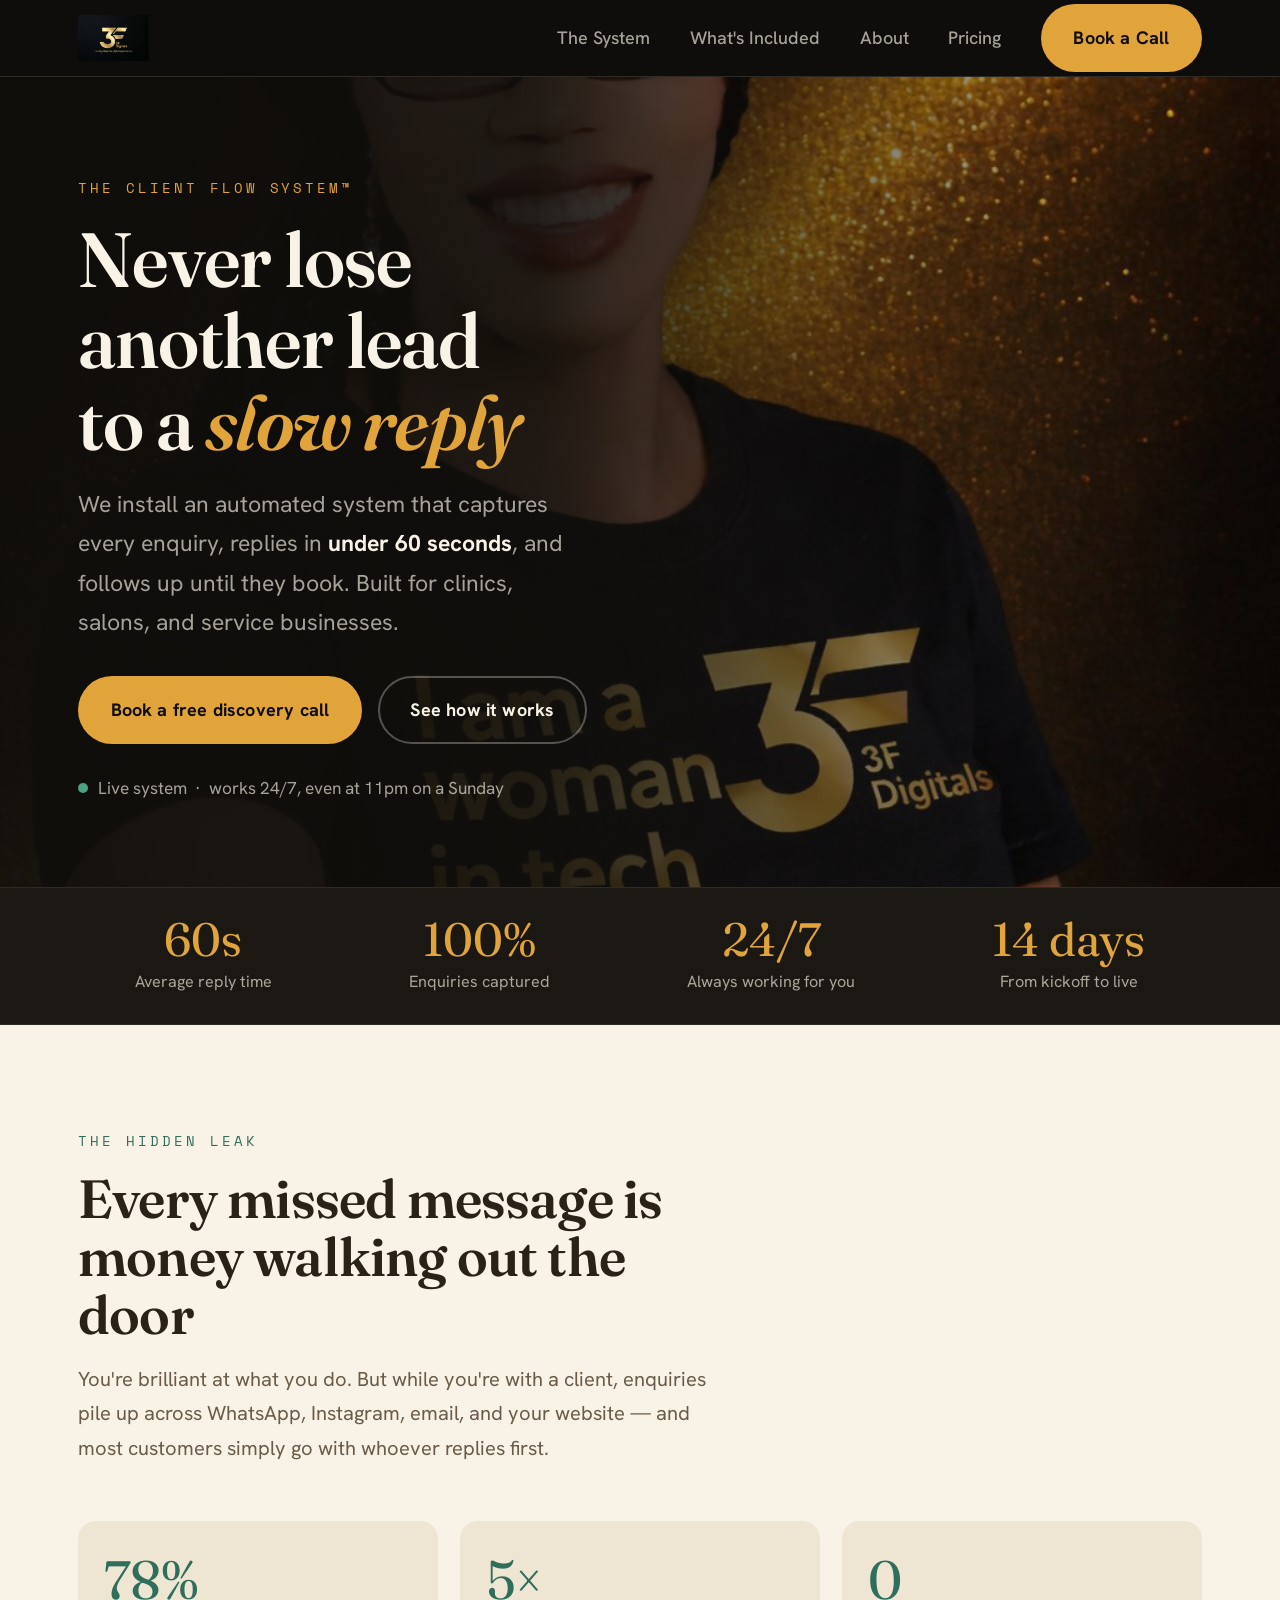
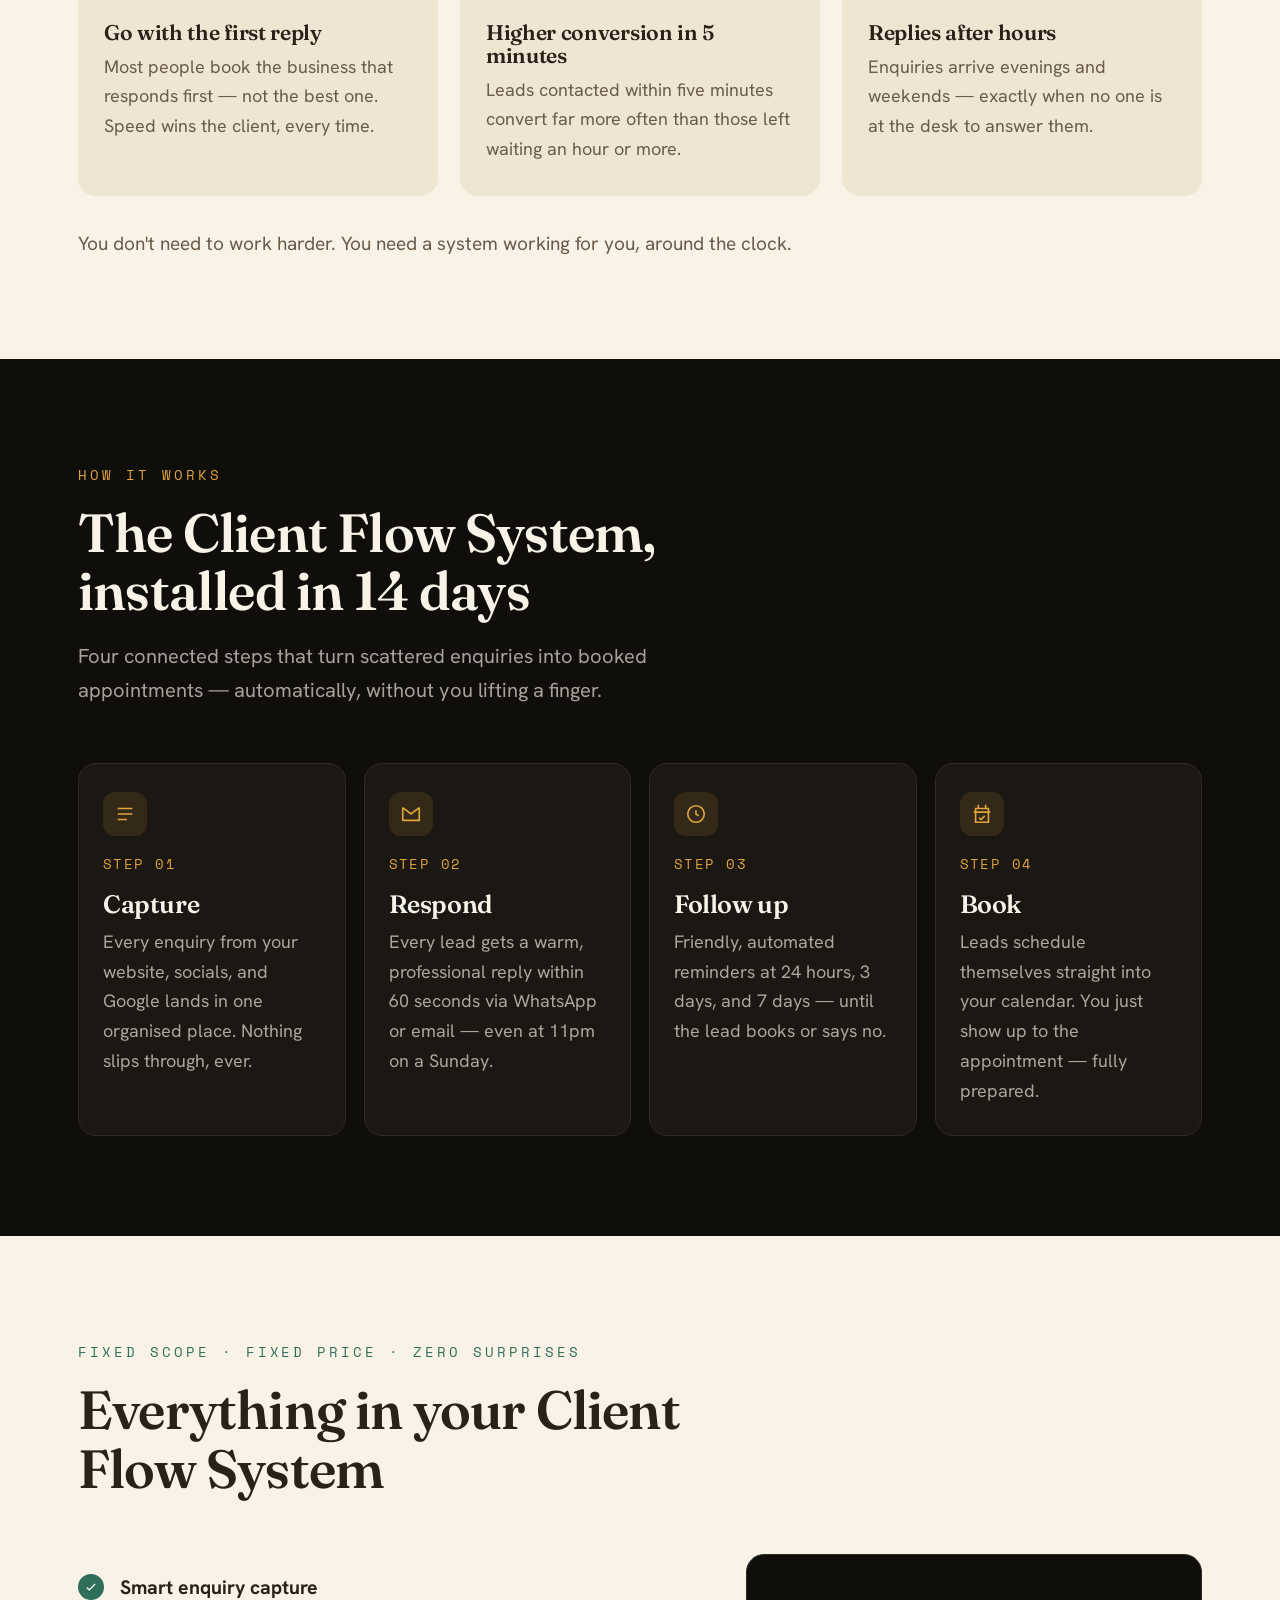
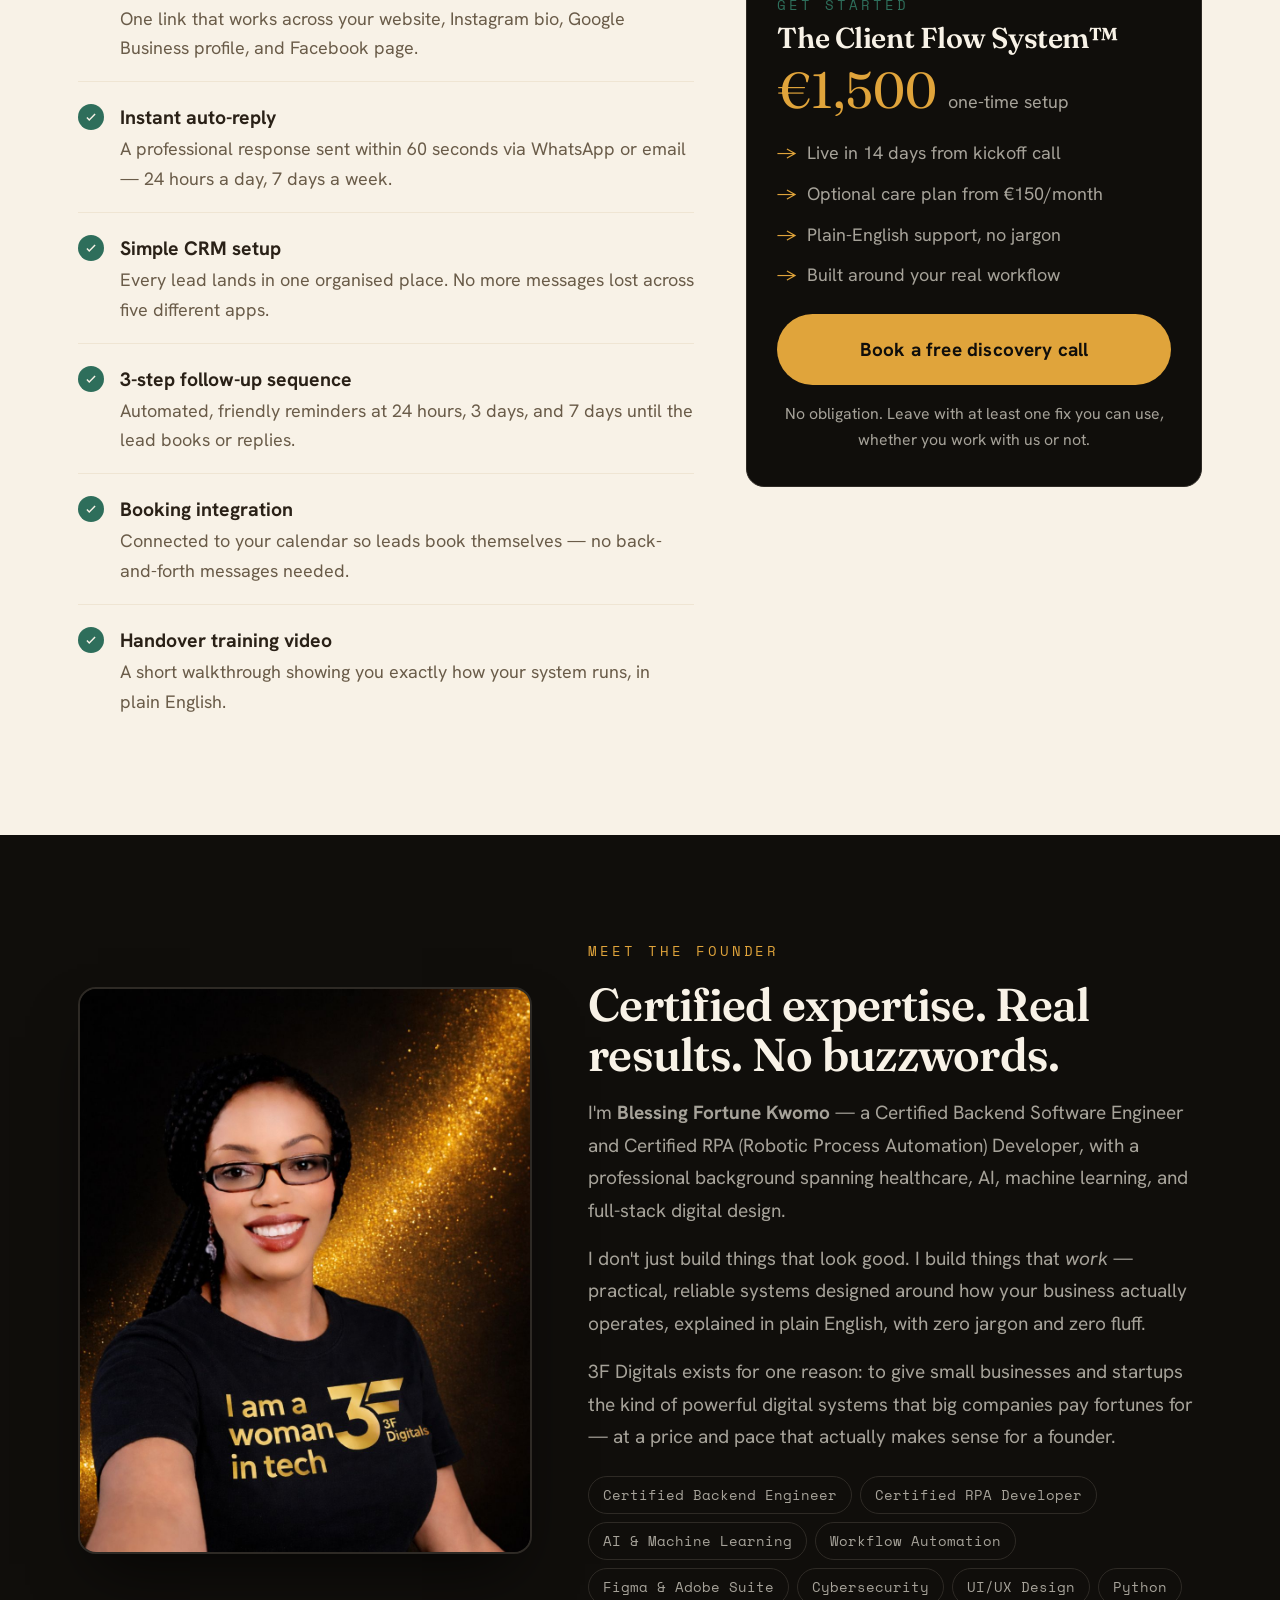
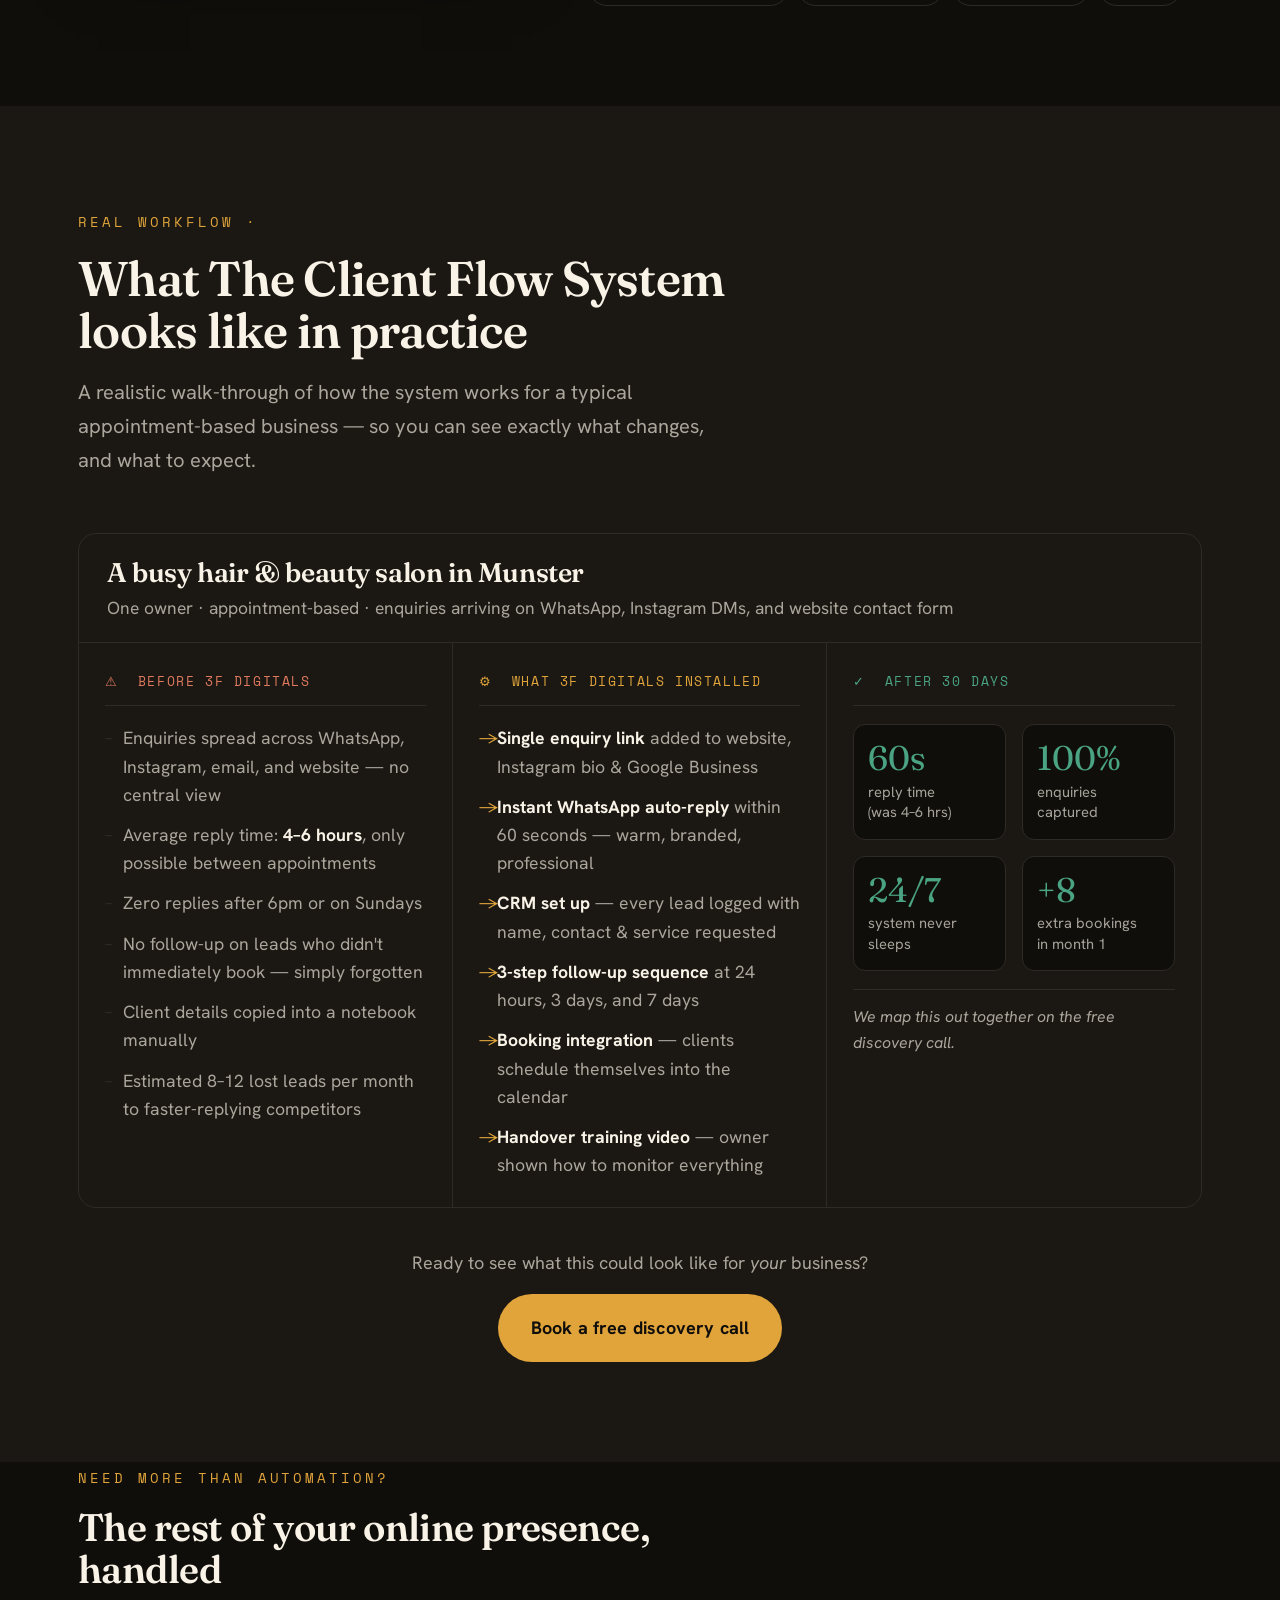
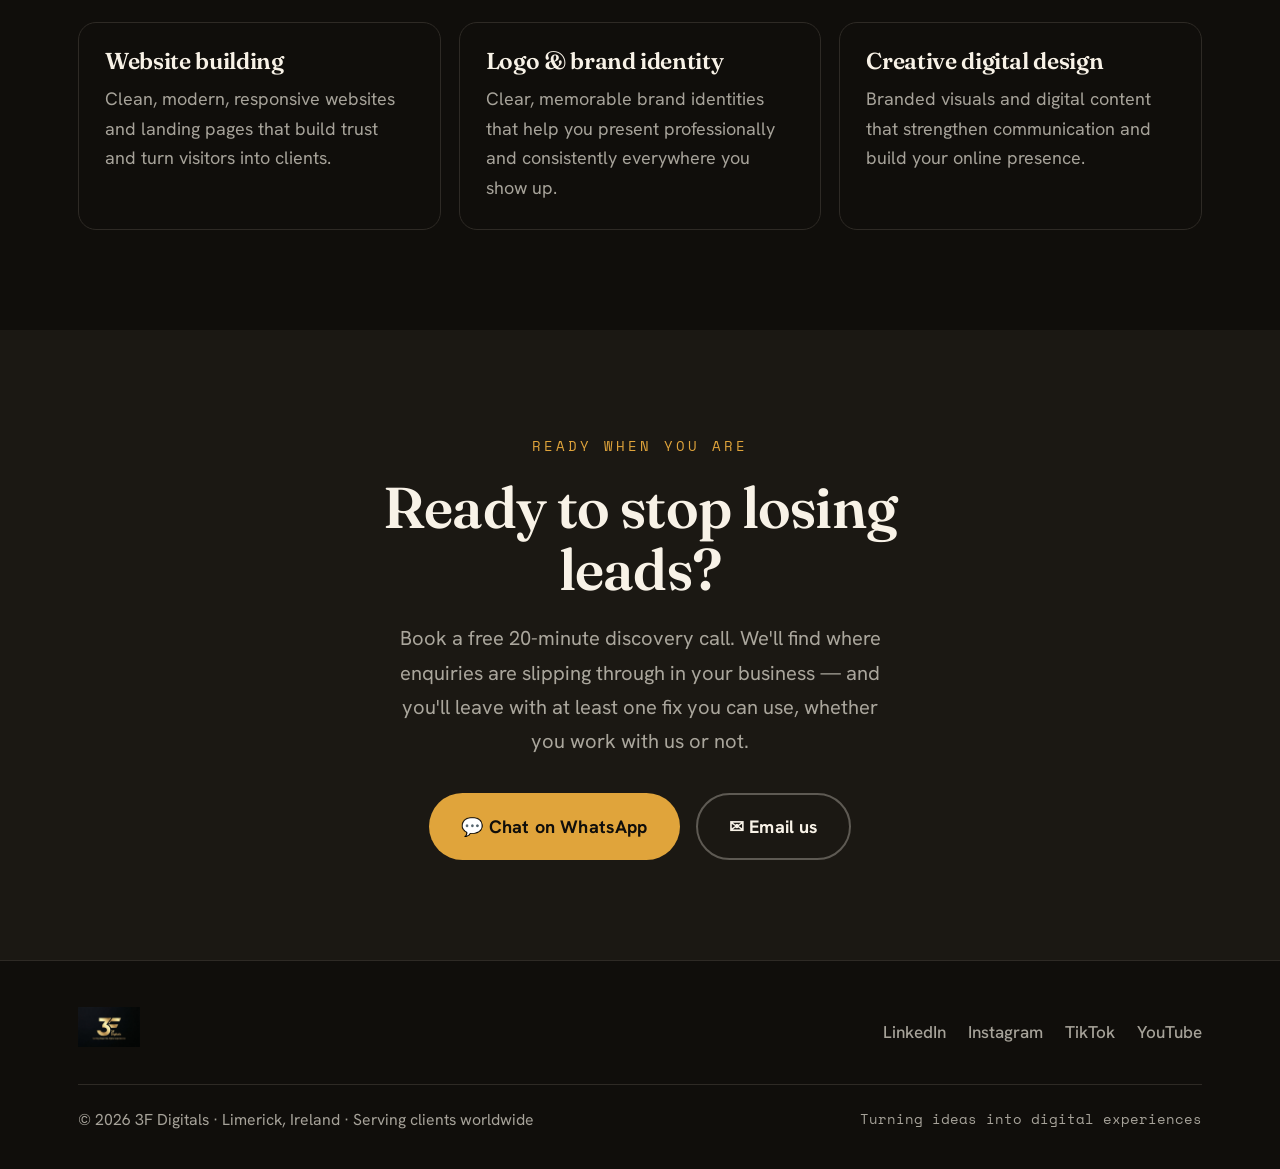
==== index.html @ 8dfac7f2 "Added Crisp chat widget" ====
<!DOCTYPE html>
<html lang="en">
<head>
  <meta charset="UTF-8" />
  <meta name="viewport" content="width=device-width, initial-scale=1.0" />
  <title>3F Digitals — Never Lose Another Lead to a Slow Reply</title>
  <meta name="description" content="3F Digitals installs The Client Flow System — automated lead capture, instant replies, and follow-up that books clients for you. For clinics, salons, and service businesses in Ireland and beyond." />
  <meta property="og:title" content="3F Digitals — The Client Flow System™" />
  <meta property="og:description" content="Never lose another lead to a slow reply. Automated, working 24/7." />
  <meta property="og:type" content="website" />
  <meta property="og:url" content="https://www.3fdigitals.com" />

  <link rel="preconnect" href="https://fonts.googleapis.com" />
  <link rel="preconnect" href="https://fonts.gstatic.com" crossorigin />
  <link href="https://fonts.googleapis.com/css2?family=Fraunces:ital,opsz,wght@0,9..144,500;0,9..144,600;1,9..144,500;1,9..144,600&family=Hanken+Grotesk:wght@400;500;600;700&family=Space+Mono:wght@400;700&display=swap" rel="stylesheet" />
  <link rel="stylesheet" href="styles.css" />
</head>
<body>

<!-- ===== NAV ===== -->
<header class="nav">
  <div class="wrap nav-inner">
    <a href="#top">
      <img class="nav-logo" src="images/logo_3f_digitals.jpeg" alt="3F Digitals" />
    </a>
    <nav class="nav-links" id="navLinks">
      <a class="link" href="#system">The System</a>
      <a class="link" href="#included">What's Included</a>
      <a class="link" href="#about">About</a>
      <a class="link" href="#pricing">Pricing</a>
      <a class="btn btn-primary" href="#contact">Book a Call</a>
    </nav>
    <button class="nav-toggle" id="navToggle" aria-label="Open menu">
      <span></span><span></span><span></span>
    </button>
  </div>
</header>

<!-- ===== HERO ===== -->
<section class="hero" id="top">
  <div class="wrap">
    <div class="hero-content">
      <span class="eyebrow reveal">The Client Flow System™</span>
      <h1 class="reveal">
        Never lose another lead<br>to a <span class="accent">slow reply</span>
      </h1>
      <p class="lead reveal">
        We install an automated system that captures every enquiry,
        replies in <b>under 60 seconds</b>, and follows up until they book.
        Built for clinics, salons, and service businesses.
      </p>
      <div class="hero-cta reveal">
        <a class="btn btn-primary" href="#contact">Book a free discovery call</a>
        <a class="btn btn-ghost" href="#system">See how it works</a>
      </div>
      <div class="hero-trust reveal">
        <span class="dot-live"></span>
        Live system &nbsp;·&nbsp; works 24/7, even at 11pm on a Sunday
      </div>
    </div>
  </div>
</section>

<!-- ===== STATS BAR ===== -->
<div class="stats-bar">
  <div class="wrap stats-inner">
    <div class="stat-item reveal">
      <span class="big-n">60s</span>
      <span class="label">Average reply time</span>
    </div>
    <div class="stat-item reveal">
      <span class="big-n">100%</span>
      <span class="label">Enquiries captured</span>
    </div>
    <div class="stat-item reveal">
      <span class="big-n">24/7</span>
      <span class="label">Always working for you</span>
    </div>
    <div class="stat-item reveal">
      <span class="big-n">14 days</span>
      <span class="label">From kickoff to live</span>
    </div>
  </div>
</div>

<!-- ===== PROBLEM ===== -->
<section class="section cream">
  <div class="wrap">
    <div class="section-head reveal">
      <span class="eyebrow">The hidden leak</span>
      <h2>Every missed message is money walking out the door</h2>
      <p>You're brilliant at what you do. But while you're with a client, enquiries pile up across WhatsApp, Instagram, email, and your website — and most customers simply go with whoever replies first.</p>
    </div>
    <div class="prob-grid">
      <div class="prob-card reveal">
        <div class="big">78%</div>
        <h3>Go with the first reply</h3>
        <p>Most people book the business that responds first — not the best one. Speed wins the client, every time.</p>
      </div>
      <div class="prob-card reveal">
        <div class="big">5×</div>
        <h3>Higher conversion in 5 minutes</h3>
        <p>Leads contacted within five minutes convert far more often than those left waiting an hour or more.</p>
      </div>
      <div class="prob-card reveal">
        <div class="big">0</div>
        <h3>Replies after hours</h3>
        <p>Enquiries arrive evenings and weekends — exactly when no one is at the desk to answer them.</p>
      </div>
    </div>
    <p class="reveal" style="margin-top:32px; font-size:1.06rem; color:var(--brown-2);">
      You don't need to work harder. You need a system working for you, around the clock.
    </p>
  </div>
</section>

<!-- ===== SYSTEM ===== -->
<section class="section" id="system">
  <div class="wrap">
    <div class="section-head reveal">
      <span class="eyebrow">How it works</span>
      <h2>The Client Flow System, installed in 14 days</h2>
      <p>Four connected steps that turn scattered enquiries into booked appointments — automatically, without you lifting a finger.</p>
    </div>
    <div class="steps">
      <div class="step reveal">
        <div class="ico">
          <svg viewBox="0 0 24 24"><path d="M4 6h16M4 12h16M4 18h10"/></svg>
        </div>
        <div class="num">STEP 01</div>
        <h3>Capture</h3>
        <p>Every enquiry from your website, socials, and Google lands in one organised place. Nothing slips through, ever.</p>
      </div>
      <div class="step reveal">
        <div class="ico">
          <svg viewBox="0 0 24 24"><path d="M3 5l9 7 9-7M3 5v14h18V5"/></svg>
        </div>
        <div class="num">STEP 02</div>
        <h3>Respond</h3>
        <p>Every lead gets a warm, professional reply within 60 seconds via WhatsApp or email — even at 11pm on a Sunday.</p>
      </div>
      <div class="step reveal">
        <div class="ico">
          <svg viewBox="0 0 24 24"><path d="M12 8v4l3 2M21 12a9 9 0 1 1-18 0 9 9 0 0 1 18 0z"/></svg>
        </div>
        <div class="num">STEP 03</div>
        <h3>Follow up</h3>
        <p>Friendly, automated reminders at 24 hours, 3 days, and 7 days — until the lead books or says no.</p>
      </div>
      <div class="step reveal">
        <div class="ico">
          <svg viewBox="0 0 24 24"><path d="M8 2v4M16 2v4M3 10h18M5 6h14v15H5zM9 16l2 2 4-4"/></svg>
        </div>
        <div class="num">STEP 04</div>
        <h3>Book</h3>
        <p>Leads schedule themselves straight into your calendar. You just show up to the appointment — fully prepared.</p>
      </div>
    </div>
  </div>
</section>

<!-- ===== INCLUDED + PRICING ===== -->
<section class="section cream" id="included">
  <div class="wrap">
    <div class="section-head reveal">
      <span class="eyebrow">Fixed scope · fixed price · zero surprises</span>
      <h2>Everything in your Client Flow System</h2>
    </div>
    <div class="incl-grid">
      <ul class="incl-list reveal">
        <li>
          <span class="check"><svg viewBox="0 0 24 24"><path d="M5 13l4 4L19 7"/></svg></span>
          <div><strong>Smart enquiry capture</strong><span>One link that works across your website, Instagram bio, Google Business profile, and Facebook page.</span></div>
        </li>
        <li>
          <span class="check"><svg viewBox="0 0 24 24"><path d="M5 13l4 4L19 7"/></svg></span>
          <div><strong>Instant auto-reply</strong><span>A professional response sent within 60 seconds via WhatsApp or email — 24 hours a day, 7 days a week.</span></div>
        </li>
        <li>
          <span class="check"><svg viewBox="0 0 24 24"><path d="M5 13l4 4L19 7"/></svg></span>
          <div><strong>Simple CRM setup</strong><span>Every lead lands in one organised place. No more messages lost across five different apps.</span></div>
        </li>
        <li>
          <span class="check"><svg viewBox="0 0 24 24"><path d="M5 13l4 4L19 7"/></svg></span>
          <div><strong>3-step follow-up sequence</strong><span>Automated, friendly reminders at 24 hours, 3 days, and 7 days until the lead books or replies.</span></div>
        </li>
        <li>
          <span class="check"><svg viewBox="0 0 24 24"><path d="M5 13l4 4L19 7"/></svg></span>
          <div><strong>Booking integration</strong><span>Connected to your calendar so leads book themselves — no back-and-forth messages needed.</span></div>
        </li>
        <li>
          <span class="check"><svg viewBox="0 0 24 24"><path d="M5 13l4 4L19 7"/></svg></span>
          <div><strong>Handover training video</strong><span>A short walkthrough showing you exactly how your system runs, in plain English.</span></div>
        </li>
      </ul>

      <aside class="incl-aside reveal" id="pricing">
        <span class="eyebrow">Get started</span>
        <h3>The Client Flow System™</h3>
        <div class="price">€1,500 <small>one-time setup</small></div>
        <ul>
          <li>Live in 14 days from kickoff call</li>
          <li>Optional care plan from €150/month</li>
          <li>Plain-English support, no jargon</li>
          <li>Built around your real workflow</li>
        </ul>
        <a class="btn btn-primary" href="#contact" style="width:100%;justify-content:center;font-size:1.05rem;">
          Book a free discovery call
        </a>
        <p style="font-size:0.88rem;color:var(--on-dark-2);margin-top:16px;text-align:center;line-height:1.6;">
          No obligation. Leave with at least one fix you can use, whether you work with us or not.
        </p>
      </aside>
    </div>
  </div>
</section>

<!-- ===== ABOUT ===== -->
<section class="section" id="about">
  <div class="wrap about-grid">
    <div class="about-photo reveal">
      <img src="images/youtube_profile_pic.jpeg" alt="Blessing Fortune Kwomo — Founder, 3F Digitals" />
    </div>
    <div class="about-copy reveal">
      <span class="eyebrow">Meet the founder</span>
      <h2>Certified expertise. Real results. No buzzwords.</h2>
      <p>I'm <strong>Blessing Fortune Kwomo</strong> — a Certified Backend Software Engineer and Certified RPA (Robotic Process Automation) Developer, with a professional background spanning healthcare, AI, machine learning, and full-stack digital design.</p>
      <p>I don't just build things that look good. I build things that <em>work</em> — practical, reliable systems designed around how your business actually operates, explained in plain English, with zero jargon and zero fluff.</p>
      <p>3F Digitals exists for one reason: to give small businesses and startups the kind of powerful digital systems that big companies pay fortunes for — at a price and pace that actually makes sense for a founder.</p>
      <div class="about-tags">
        <span>Certified Backend Engineer</span>
        <span>Certified RPA Developer</span>
        <span>AI &amp; Machine Learning</span>
        <span>Workflow Automation</span>
        <span>Figma &amp; Adobe Suite</span>
        <span>Cybersecurity</span>
        <span>UI/UX Design</span>
        <span>Python</span>
      </div>
      
    </div>
  </div>
</section>


<!-- ===== EXAMPLE SCENARIO ===== -->
<section class="section scenario-section">
  <div class="wrap">
    <div class="section-head reveal">
      <span class="eyebrow">Real workflow · </span>
      <h2 style="font-size: clamp(2rem, 3.8vw, 2.8rem);">What The Client Flow System looks like in practice</h2>
      <p>A realistic walk-through of how the system works for a typical appointment-based business — so you can see exactly what changes, and what to expect.</p>
    </div>

    <div class="scenario-card reveal">

      
      <div class="scenario-intro">
        <h3>A busy hair &amp; beauty salon in Munster</h3>
        <p>One owner · appointment-based · enquiries arriving on WhatsApp, Instagram DMs, and website contact form</p>
      </div>

      <div class="scenario-grid">

        <div class="scenario-col col-before">
          <div class="col-label">⚠&nbsp; Before 3F Digitals</div>
          <ul class="scenario-list">
            <li>Enquiries spread across WhatsApp, Instagram, email, and website — no central view</li>
            <li>Average reply time: <strong>4–6 hours</strong>, only possible between appointments</li>
            <li>Zero replies after 6pm or on Sundays</li>
            <li>No follow-up on leads who didn't immediately book — simply forgotten</li>
            <li>Client details copied into a notebook manually</li>
            <li>Estimated 8–12 lost leads per month to faster-replying competitors</li>
          </ul>
        </div>

        <div class="scenario-col col-built">
          <div class="col-label">⚙&nbsp; What 3F Digitals installed</div>
          <ul class="scenario-list">
            <li><strong>Single enquiry link</strong> added to website, Instagram bio &amp; Google Business</li>
            <li><strong>Instant WhatsApp auto-reply</strong> within 60 seconds — warm, branded, professional</li>
            <li><strong>CRM set up</strong> — every lead logged with name, contact &amp; service requested</li>
            <li><strong>3-step follow-up sequence</strong> at 24 hours, 3 days, and 7 days</li>
            <li><strong>Booking integration</strong> — clients schedule themselves into the calendar</li>
            <li><strong>Handover training video</strong> — owner shown how to monitor everything</li>
          </ul>
        </div>

        <div class="scenario-col col-after">
          <div class="col-label">✓&nbsp; After 30 days</div>
          <div class="scenario-stats-grid">
            <div class="s-stat"><span class="s-n">60s</span><span class="s-l">reply time<br>(was 4–6 hrs)</span></div>
            <div class="s-stat"><span class="s-n">100%</span><span class="s-l">enquiries<br>captured</span></div>
            <div class="s-stat"><span class="s-n">24/7</span><span class="s-l">system never<br>sleeps</span></div>
            <div class="s-stat"><span class="s-n">+8</span><span class="s-l">extra bookings<br>in month 1</span></div>
          </div>
          <p class="scenario-note">We map this out together on the free discovery call.</p>
        </div>

      </div>
    </div>

    <p class="reveal" style="text-align:center; margin-top:40px; font-size:1rem; color:var(--on-dark-2);">
      Ready to see what this could look like for <em>your</em> business?
    </p>
    <div style="text-align:center; margin-top:16px;">
      <a class="btn btn-primary reveal" href="#contact">Book a free discovery call</a>
    </div>
  </div>
</section>

<!-- ===== SECONDARY SERVICES ===== -->
<section class="section" style="padding-top: 0;">
  <div class="wrap">
    <div class="section-head reveal" style="margin-bottom:32px;">
      <span class="eyebrow">Need more than automation?</span>
      <h2 style="font-size: clamp(1.8rem, 3vw, 2.3rem);">The rest of your online presence, handled</h2>
    </div>
    <div class="svc-grid">
      <div class="svc reveal">
        <h4>Website building</h4>
        <p>Clean, modern, responsive websites and landing pages that build trust and turn visitors into clients.</p>
      </div>
      <div class="svc reveal">
        <h4>Logo & brand identity</h4>
        <p>Clear, memorable brand identities that help you present professionally and consistently everywhere you show up.</p>
      </div>
      <div class="svc reveal">
        <h4>Creative digital design</h4>
        <p>Branded visuals and digital content that strengthen communication and build your online presence.</p>
      </div>
    </div>
  </div>
</section>

<!-- ===== FINAL CTA ===== -->
<section class="cta-final" id="contact">
  <div class="wrap">
    <span class="eyebrow reveal">Ready when you are</span>
    <h2 class="reveal">Ready to stop losing leads?</h2>
    <p class="reveal">
      Book a free 20-minute discovery call. We'll find where enquiries are slipping through in your business — and you'll leave with at least one fix you can use, whether you work with us or not.
    </p>
    <div class="cta-btns reveal">
      <a class="btn btn-primary"
         href="https://wa.me/353870540186?text=Hello%203F%20Digitals%2C%20I%20would%20like%20to%20book%20a%20free%20discovery%20call."
         target="_blank" rel="noopener">
        💬 Chat on WhatsApp
      </a>
      <a class="btn btn-ghost" href="mailto:hello@3fdigitals.com">
        ✉ Email us
      </a>
    </div>
  </div>
</section>

<!-- ===== FOOTER ===== -->
<footer class="footer">
  <div class="wrap">
    <div class="footer-top">
      <a href="#top">
        <img class="footer-logo" src="images/logo_3f_digitals.jpeg" alt="3F Digitals" />
      </a>
      <div class="footer-socials">
        <a href="https://linkedin.com/in/blessingfortunekwomo" target="_blank" rel="noopener">LinkedIn</a>
        <a href="https://www.instagram.com/blessing_fortune_kwomo" target="_blank" rel="noopener">Instagram</a>
        <a href="https://www.tiktok.com/@3f.digitals" target="_blank" rel="noopener">TikTok</a>
        <a href="https://www.youtube.com/@Blessingfortunekwomo" target="_blank" rel="noopener">YouTube</a>
      </div>
    </div>
    <div class="footer-base">
      <span>© 2026 3F Digitals · Limerick, Ireland · Serving clients worldwide</span>
      <span style="font-family:'Space Mono',monospace; font-size:0.8rem;">Turning ideas into digital experiences</span>
    </div>
  </div>
</footer>

  <!-- Crisp Live Chat Widget -->
  <script type="text/javascript">
    window.$crisp=[];
    window.CRISP_WEBSITE_ID="db3f6d80-dc46-4cf2-9e59-24aa71486f26";
    (function(){
      var d=document;
      var s=d.createElement("script");
      s.src="https://client.crisp.chat/l.js";
      s.async=1;
      d.getElementsByTagName("head")[0].appendChild(s);
    })();
  </script>

<script src="script.js"></script>
</body>
</html>
---- styles.css ----
/* =========================================================
   3F Digitals — styles.css  (v2 — larger type, photo hero)
   Brand: warm black + amber gold, cream sections
   ========================================================= */

:root {
  --ink:        #100E0B;
  --ink-2:      #1B1813;
  --ink-3:      #2E2A25;
  --gold:       #E0A43B;
  --honey:      #F6CD84;
  --cream:      #F8F2E7;
  --cream-2:    #EFE5D3;
  --brown:      #2A2117;
  --brown-2:    #6A5C49;
  --emerald:    #2E6E5B;
  --emerald-2:  #4AA383;
  --on-dark:    #F8F2E7;
  --on-dark-2:  rgba(248,242,231,0.65);
  --maxw:       1180px;
  --radius:     18px;
  --ease:       cubic-bezier(0.22, 1, 0.36, 1);
}

*, *::before, *::after { box-sizing: border-box; margin: 0; padding: 0; }
html { scroll-behavior: smooth; font-size: 18px; }

body {
  font-family: "Hanken Grotesk", system-ui, sans-serif;
  background: var(--ink);
  color: var(--on-dark);
  line-height: 1.65;
  -webkit-font-smoothing: antialiased;
  overflow-x: hidden;
}

h1, h2, h3, h4 {
  font-family: "Fraunces", Georgia, serif;
  font-weight: 600;
  line-height: 1.08;
  letter-spacing: -0.015em;
}

a { color: inherit; text-decoration: none; }
.wrap { width: 100%; max-width: var(--maxw); margin: 0 auto; padding: 0 28px; }

.eyebrow {
  font-family: "Space Mono", monospace;
  font-size: 0.75rem;
  letter-spacing: 0.22em;
  text-transform: uppercase;
  color: var(--gold);
  display: inline-block;
  margin-bottom: 6px;
}

/* ——— Buttons ——— */
.btn {
  display: inline-flex;
  align-items: center;
  gap: 0.45em;
  font-family: "Hanken Grotesk", sans-serif;
  font-weight: 700;
  font-size: 1rem;
  padding: 0.95em 1.7em;
  border-radius: 100px;
  border: 2px solid transparent;
  cursor: pointer;
  transition: transform 0.25s var(--ease), background 0.22s, color 0.22s, border-color 0.22s, box-shadow 0.22s;
  white-space: nowrap;
  letter-spacing: 0.01em;
}
.btn-primary { background: var(--gold); color: var(--ink); }
.btn-primary:hover { background: var(--honey); transform: translateY(-3px); box-shadow: 0 10px 28px rgba(224,164,59,0.35); }
.btn-ghost { border-color: rgba(248,242,231,0.3); color: var(--on-dark); }
.btn-ghost:hover { border-color: var(--gold); color: var(--gold); transform: translateY(-3px); }
.btn-ghost.on-cream { border-color: rgba(42,33,23,0.22); color: var(--brown); }
.btn-ghost.on-cream:hover { border-color: var(--emerald); color: var(--emerald); }

/* ——— Nav ——— */
.nav {
  position: sticky;
  top: 0;
  z-index: 100;
  background: rgba(16,14,11,0.82);
  backdrop-filter: blur(16px);
  -webkit-backdrop-filter: blur(16px);
  border-bottom: 1px solid var(--ink-3);
}
.nav-inner { display: flex; align-items: center; justify-content: space-between; height: 76px; }
.nav-logo { height: 46px; width: auto; display: block; }
.nav-links { display: flex; align-items: center; gap: 2.2rem; }
.nav-links a.link { font-size: 1rem; font-weight: 500; color: var(--on-dark-2); transition: color 0.2s; }
.nav-links a.link:hover { color: var(--on-dark); }
.nav-toggle { display: none; background: none; border: 0; cursor: pointer; flex-direction: column; gap: 5px; padding: 6px; }
.nav-toggle span { width: 26px; height: 2px; background: var(--on-dark); border-radius: 2px; transition: 0.3s; }

/* ——— HERO ——— */
.hero {
  position: relative;
  min-height: 90vh;
  display: flex;
  align-items: center;
  padding: 80px 0 70px;
  background:
    linear-gradient(to right,
      rgba(16,14,11,0.97) 0%,
      rgba(16,14,11,0.92) 42%,
      rgba(16,14,11,0.55) 65%,
      rgba(16,14,11,0.18) 100%
    ),
    url('images/youtube_profile_pic.jpeg') right center / cover no-repeat;
}

.hero-content { max-width: 580px; }

.hero h1 {
  font-size: clamp(3rem, 6vw, 4.6rem);
  margin: 14px 0 0;
  line-height: 1.06;
}
.hero h1 .accent { color: var(--gold); font-style: italic; }

.hero p.lead {
  font-size: clamp(1.1rem, 2vw, 1.28rem);
  color: var(--on-dark-2);
  margin: 22px 0 34px;
  line-height: 1.7;
  max-width: 38ch;
}
.hero p.lead b { color: var(--on-dark); font-weight: 700; }

.hero-cta { display: flex; gap: 16px; flex-wrap: wrap; }

.hero-trust {
  margin-top: 30px;
  font-size: 0.96rem;
  color: var(--on-dark-2);
  display: flex;
  align-items: center;
  gap: 10px;
}
.dot-live {
  flex: 0 0 10px; height: 10px;
  border-radius: 50%;
  background: var(--emerald-2);
  box-shadow: 0 0 0 0 rgba(74,163,131,0.6);
  animation: pulse 2.2s infinite;
}
@keyframes pulse {
  0%   { box-shadow: 0 0 0 0 rgba(74,163,131,0.55); }
  70%  { box-shadow: 0 0 0 10px rgba(74,163,131,0); }
  100% { box-shadow: 0 0 0 0 rgba(74,163,131,0); }
}

/* Stats bar below hero */
.stats-bar {
  background: var(--ink-2);
  border-top: 1px solid var(--ink-3);
  border-bottom: 1px solid var(--ink-3);
  padding: 28px 0;
}
.stats-inner {
  display: flex;
  justify-content: space-around;
  gap: 24px;
  flex-wrap: wrap;
}
.stat-item { text-align: center; }
.stat-item .big-n {
  font-family: "Fraunces", serif;
  font-size: 2.6rem;
  color: var(--gold);
  line-height: 1;
  display: block;
}
.stat-item .label {
  font-size: 0.9rem;
  color: var(--on-dark-2);
  margin-top: 6px;
  display: block;
}

/* ——— Sections ——— */
.section { padding: 100px 0; }
.section.cream { background: var(--cream); color: var(--brown); }
.section.cream h2 { color: var(--brown); }
.section.cream .eyebrow { color: var(--emerald); }
.section.cream .on-dark-2 { color: var(--brown-2); }

.section-head { max-width: 660px; margin-bottom: 56px; }
.section-head h2 { font-size: clamp(2.2rem, 4.2vw, 3.1rem); margin-top: 12px; }
.section-head p { font-size: 1.12rem; margin-top: 18px; color: var(--on-dark-2); line-height: 1.7; }
.section.cream .section-head p { color: var(--brown-2); }

/* ——— Problem cards ——— */
.prob-grid { display: grid; grid-template-columns: repeat(3,1fr); gap: 22px; }
.prob-card { background: var(--cream-2); border-radius: var(--radius); padding: 32px 26px; }
.prob-card .big { font-family: "Fraunces", serif; font-size: 3rem; color: var(--emerald); line-height: 1; }
.prob-card h3 { font-size: 1.18rem; margin: 14px 0 8px; }
.prob-card p { font-size: 1rem; color: var(--brown-2); line-height: 1.65; }

/* ——— Steps ——— */
.steps { display: grid; grid-template-columns: repeat(4,1fr); gap: 18px; }
.step {
  background: var(--ink-2);
  border: 1px solid var(--ink-3);
  border-radius: var(--radius);
  padding: 28px 24px 30px;
  transition: transform 0.3s var(--ease), border-color 0.3s;
}
.step:hover { transform: translateY(-6px); border-color: var(--gold); }
.step .num { font-family: "Space Mono", monospace; font-size: 0.8rem; color: var(--gold); letter-spacing: 0.1em; }
.step h3 { font-size: 1.4rem; margin: 14px 0 10px; }
.step p { font-size: 1rem; color: var(--on-dark-2); line-height: 1.65; }
.step .ico { width: 44px; height: 44px; border-radius: 12px; background: rgba(224,164,59,0.12); display: grid; place-items: center; margin-bottom: 16px; }
.step .ico svg { width: 22px; height: 22px; stroke: var(--gold); fill: none; stroke-width: 1.8; }

/* ——— Included + pricing ——— */
.incl-grid { display: grid; grid-template-columns: 1.15fr 0.85fr; gap: 52px; align-items: start; }
.incl-list { list-style: none; display: grid; gap: 2px; }
.incl-list li { display: flex; gap: 16px; padding: 18px 0; border-bottom: 1px solid var(--cream-2); }
.incl-list li:last-child { border-bottom: 0; }
.incl-list .check { flex: 0 0 26px; height: 26px; border-radius: 50%; background: var(--emerald); display: grid; place-items: center; margin-top: 2px; }
.incl-list .check svg { width: 14px; height: 14px; stroke: var(--cream); stroke-width: 2.5; fill: none; }
.incl-list strong { display: block; font-size: 1.08rem; font-weight: 700; color: var(--brown); }
.incl-list span { font-size: 1rem; color: var(--brown-2); line-height: 1.6; }

.incl-aside {
  background: var(--ink);
  color: var(--on-dark);
  border: 1px solid var(--ink-3);
  border-radius: var(--radius);
  padding: 34px 30px;
  position: sticky;
  top: 96px;
}
.incl-aside h3 { font-size: 1.6rem; }
.incl-aside .price { font-family: "Fraunces", serif; font-size: 2.8rem; color: var(--gold); margin: 10px 0 2px; line-height: 1.1; }
.incl-aside .price small { font-size: 1rem; color: var(--on-dark-2); font-family: "Hanken Grotesk", sans-serif; }
.incl-aside ul { list-style: none; margin: 20px 0 24px; display: grid; gap: 11px; }
.incl-aside ul li { font-size: 1rem; color: var(--on-dark-2); display: flex; gap: 10px; }
.incl-aside ul li::before { content: "→"; color: var(--gold); flex-shrink: 0; }

/* ——— About ——— */
.about-grid { display: grid; grid-template-columns: 0.85fr 1.15fr; gap: 56px; align-items: center; }
.about-photo {
  border-radius: var(--radius);
  overflow: hidden;
  aspect-ratio: 4/5;
  border: 2px solid var(--ink-3);
  box-shadow: 0 30px 60px -20px rgba(0,0,0,0.7);
}
.about-photo img { width: 100%; height: 100%; object-fit: cover; object-position: top center; display: block; }
.about-copy h2 { font-size: clamp(2rem, 3.6vw, 2.7rem); margin: 12px 0 18px; }
.about-copy p { color: var(--on-dark-2); font-size: 1.06rem; line-height: 1.7; margin-bottom: 16px; }
.about-tags { display: flex; flex-wrap: wrap; gap: 8px; margin-top: 22px; }
.about-tags span {
  font-family: "Space Mono", monospace;
  font-size: 0.75rem;
  padding: 7px 14px;
  border: 1px solid var(--ink-3);
  border-radius: 100px;
  color: var(--on-dark-2);
}
.placeholder-note {
  font-size: 0.9rem;
  color: var(--on-dark-2);
  font-style: italic;
  margin-top: 22px;
  padding: 14px 18px;
  border-left: 3px solid var(--gold);
  background: rgba(224,164,59,0.07);
  border-radius: 0 8px 8px 0;
}

/* ——— Secondary services ——— */
.svc-grid { display: grid; grid-template-columns: repeat(3,1fr); gap: 18px; }
.svc { padding: 26px; border: 1px solid var(--ink-3); border-radius: var(--radius); transition: border-color 0.25s; }
.svc:hover { border-color: var(--gold); }
.svc h4 { font-family: "Fraunces", serif; font-size: 1.28rem; margin-bottom: 10px; }
.svc p { font-size: 1rem; color: var(--on-dark-2); line-height: 1.65; }

/* ——— Final CTA ——— */
.cta-final {
  text-align: center;
  background: var(--ink-2);
  padding: 100px 0;
}
.cta-final h2 { font-size: clamp(2.2rem, 4.5vw, 3.4rem); max-width: 16ch; margin: 14px auto 20px; }
.cta-final p { color: var(--on-dark-2); max-width: 44ch; margin: 0 auto 34px; font-size: 1.12rem; line-height: 1.7; }
.cta-btns { display: flex; gap: 16px; justify-content: center; flex-wrap: wrap; }

/* ——— Footer ——— */
.footer { border-top: 1px solid var(--ink-3); padding: 46px 0 36px; }
.footer-top { display: flex; justify-content: space-between; gap: 24px; flex-wrap: wrap; align-items: center; }
.footer-logo { height: 40px; width: auto; }
.footer-socials { display: flex; gap: 22px; flex-wrap: wrap; }
.footer-socials a { font-size: 0.95rem; font-weight: 500; color: var(--on-dark-2); transition: color 0.2s; }
.footer-socials a:hover { color: var(--gold); }
.footer-base {
  margin-top: 28px; padding-top: 22px;
  border-top: 1px solid var(--ink-3);
  display: flex; justify-content: space-between; flex-wrap: wrap;
  gap: 10px; font-size: 0.88rem; color: var(--on-dark-2);
}

/* ——— Scroll reveal ——— */
.reveal { opacity: 0; transform: translateY(26px); transition: opacity 0.7s var(--ease), transform 0.7s var(--ease); }
.reveal.in { opacity: 1; transform: none; }

/* ——— Responsive ——— */
@media (max-width: 960px) {
  html { font-size: 17px; }
  .hero { min-height: auto; padding: 72px 0 60px;
    background:
      linear-gradient(to bottom,
        rgba(16,14,11,0.88) 0%,
        rgba(16,14,11,0.96) 60%,
        rgba(16,14,11,0.99) 100%
      ),
      url('images/youtube_profile_pic.jpeg') center top / cover no-repeat;
  }
  .hero-content { max-width: 100%; }
  .hero p.lead { max-width: none; }
  .prob-grid, .steps, .svc-grid { grid-template-columns: 1fr 1fr; }
  .incl-grid, .about-grid { grid-template-columns: 1fr; }
  .incl-aside { position: static; }
  .about-photo { max-height: 380px; aspect-ratio: 3/2; }
  .about-photo img { object-position: center 20%; }

  .nav-links {
    position: fixed; inset: 76px 0 auto 0;
    background: var(--ink-2);
    flex-direction: column; gap: 0;
    padding: 8px 0;
    border-bottom: 1px solid var(--ink-3);
    transform: translateY(-130%);
    transition: transform 0.35s var(--ease);
    align-items: stretch;
  }
  .nav-links.open { transform: none; }
  .nav-links a.link { padding: 16px 28px; }
  .nav-links .btn { margin: 10px 28px; justify-content: center; }
  .nav-toggle { display: flex; }
}

@media (max-width: 580px) {
  html { font-size: 16px; }
  .prob-grid, .steps, .svc-grid { grid-template-columns: 1fr; }
  .hero h1 { font-size: 2.6rem; }
  .stats-inner { gap: 32px; }
}

@media (prefers-reduced-motion: reduce) {
  * { animation: none !important; transition-duration: 0.01ms !important; }
  .reveal { opacity: 1; transform: none; }
}

/* ===== SCENARIO SECTION ===== */
.scenario-section { background: var(--ink-2); }
.scenario-section .section-head p { color: var(--on-dark-2); }

.scenario-card {
  border: 1px solid var(--ink-3);
  border-radius: var(--radius);
  overflow: hidden;
}

.scenario-tag {
  background: rgba(224,164,59,0.12);
  border-bottom: 1px solid rgba(224,164,59,0.2);
  padding: 10px 24px;
  font-family: "Space Mono", monospace;
  font-size: 0.72rem;
  letter-spacing: 0.16em;
  text-transform: uppercase;
  color: var(--honey);
}

.scenario-intro {
  padding: 24px 28px 20px;
  border-bottom: 1px solid var(--ink-3);
}
.scenario-intro h3 { font-size: 1.5rem; margin-bottom: 6px; }
.scenario-intro p { font-size: 0.97rem; color: var(--on-dark-2); }

.scenario-grid {
  display: grid;
  grid-template-columns: 1fr 1fr 1fr;
}

.scenario-col {
  padding: 28px 26px;
  border-right: 1px solid var(--ink-3);
}
.scenario-col:last-child { border-right: 0; }

.col-label {
  font-family: "Space Mono", monospace;
  font-size: 0.74rem;
  letter-spacing: 0.12em;
  text-transform: uppercase;
  margin-bottom: 18px;
  padding-bottom: 12px;
  border-bottom: 1px solid var(--ink-3);
}
.col-before .col-label { color: #E07A5F; }
.col-built .col-label  { color: var(--gold); }
.col-after .col-label  { color: var(--emerald-2); }

.scenario-list {
  list-style: none;
  display: grid;
  gap: 12px;
}
.scenario-list li {
  font-size: 0.98rem;
  color: var(--on-dark-2);
  line-height: 1.6;
  padding-left: 18px;
  position: relative;
}
.scenario-list li::before {
  content: "–";
  position: absolute;
  left: 0;
  color: var(--ink-3);
}
.col-built .scenario-list li::before { content: "→"; color: var(--gold); }
.scenario-list li strong { color: var(--on-dark); }

.scenario-stats-grid {
  display: grid;
  grid-template-columns: 1fr 1fr;
  gap: 16px;
}
.s-stat {
  background: var(--ink);
  border: 1px solid var(--ink-3);
  border-radius: 12px;
  padding: 16px 14px;
}
.s-n {
  display: block;
  font-family: "Fraunces", serif;
  font-size: 1.9rem;
  color: var(--emerald-2);
  line-height: 1;
}
.s-l {
  display: block;
  font-size: 0.82rem;
  color: var(--on-dark-2);
  margin-top: 6px;
  line-height: 1.4;
}

.scenario-note {
  font-size: 0.88rem;
  color: var(--on-dark-2);
  margin-top: 18px;
  line-height: 1.6;
  font-style: italic;
  padding-top: 14px;
  border-top: 1px solid var(--ink-3);
}

@media (max-width: 860px) {
  .scenario-grid { grid-template-columns: 1fr; }
  .scenario-col { border-right: 0; border-bottom: 1px solid var(--ink-3); }
  .scenario-col:last-child { border-bottom: 0; }
}
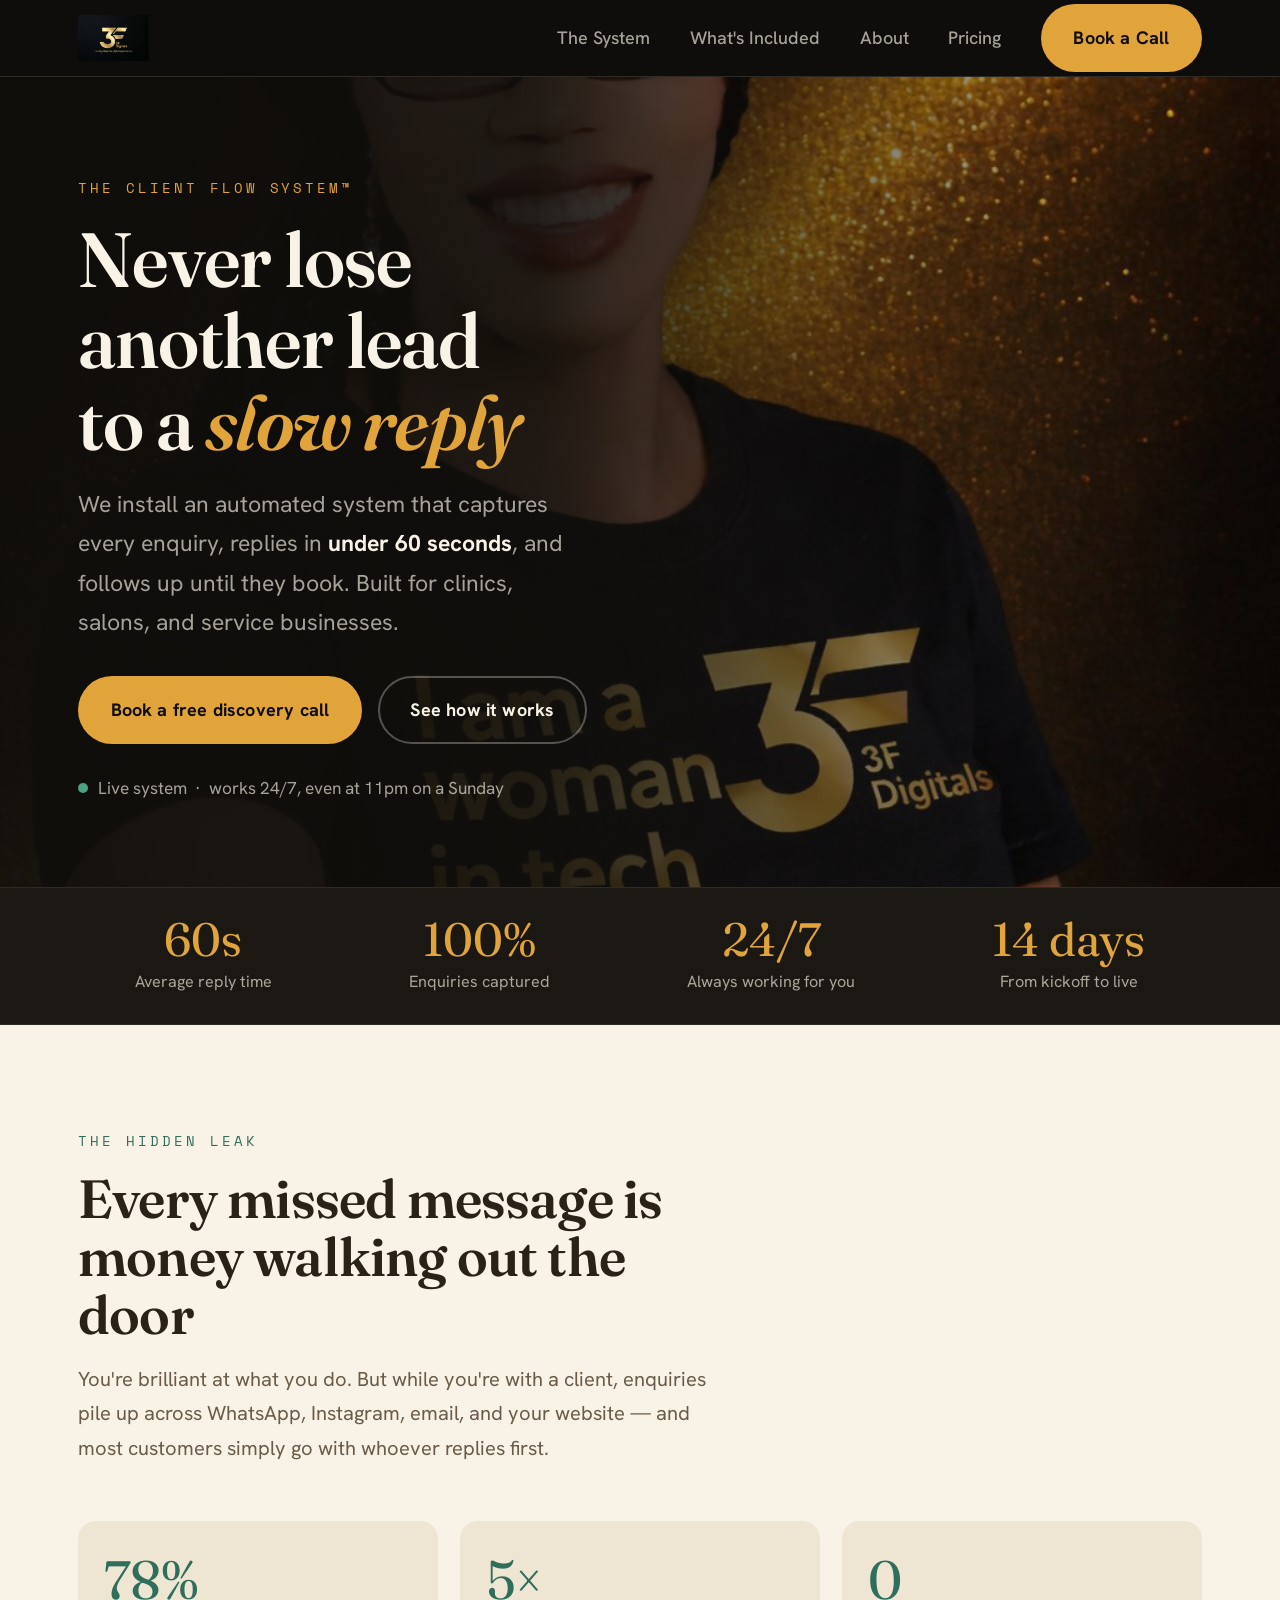
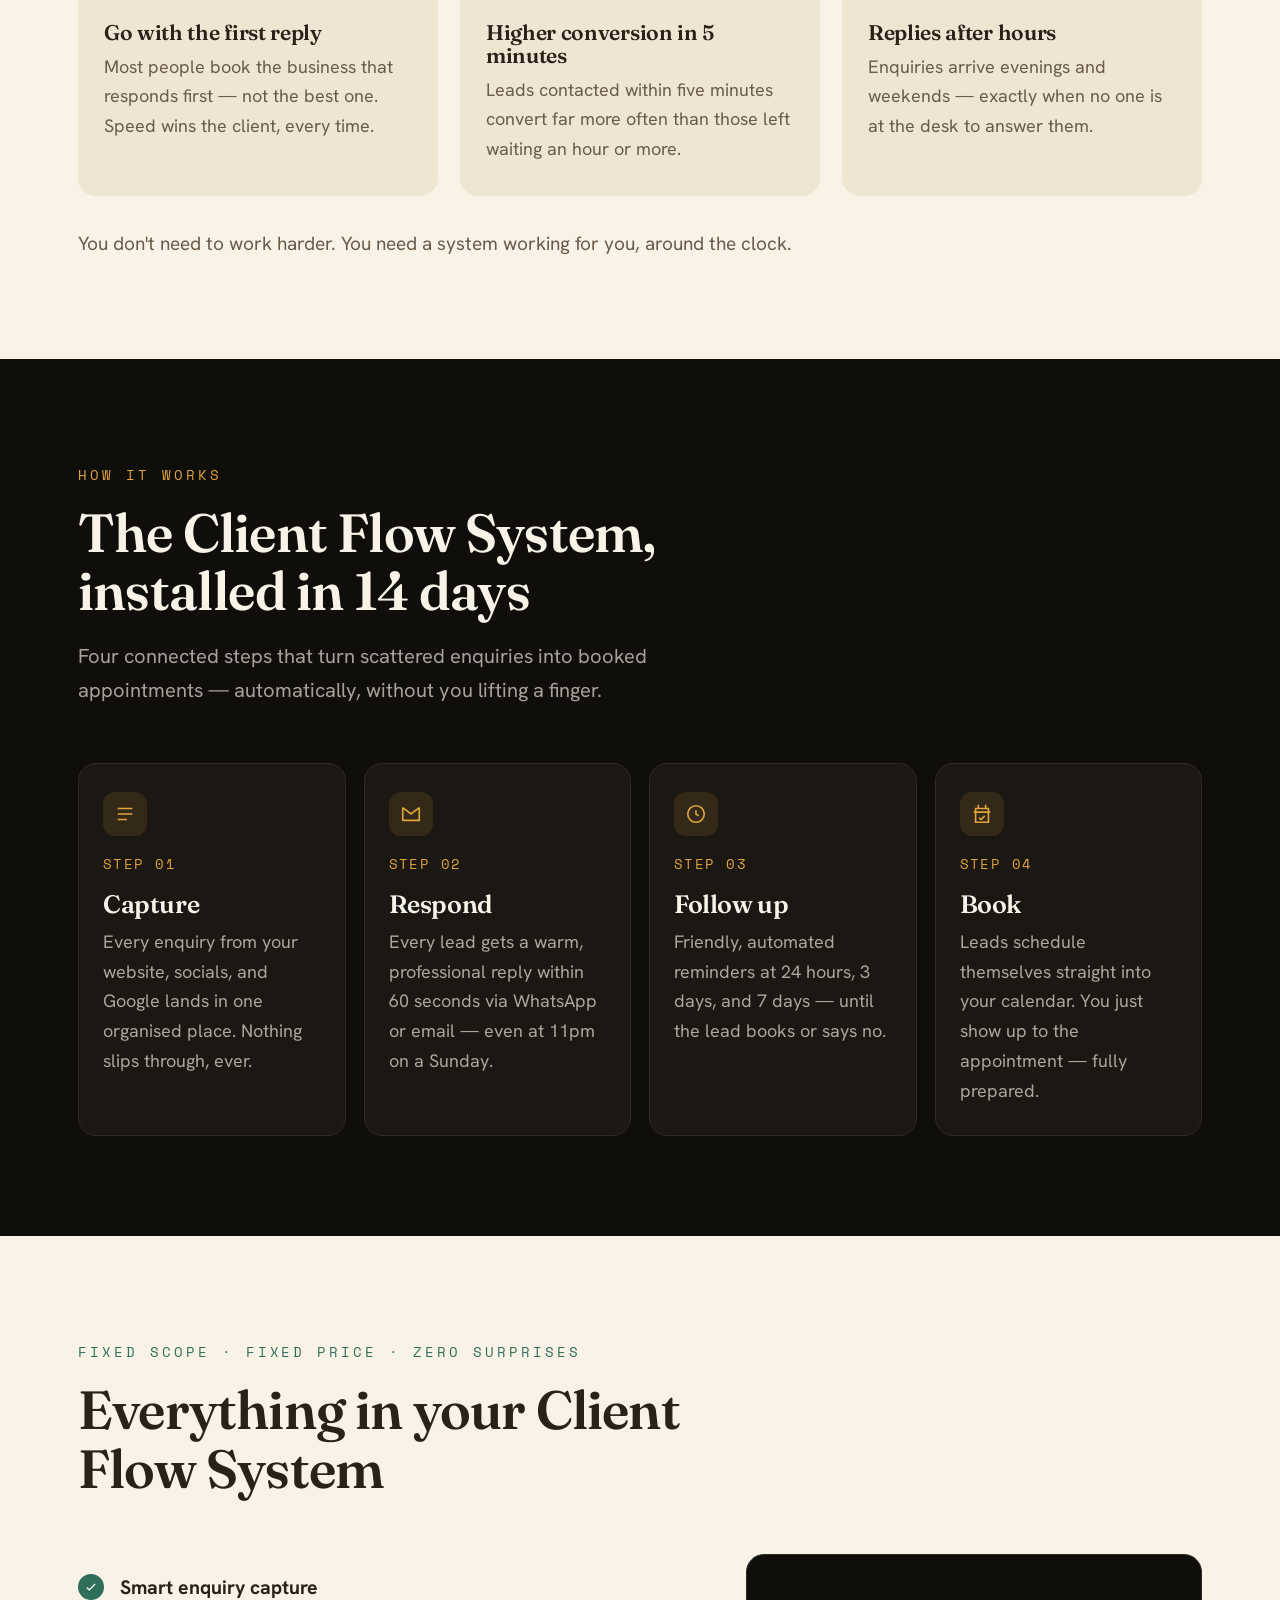
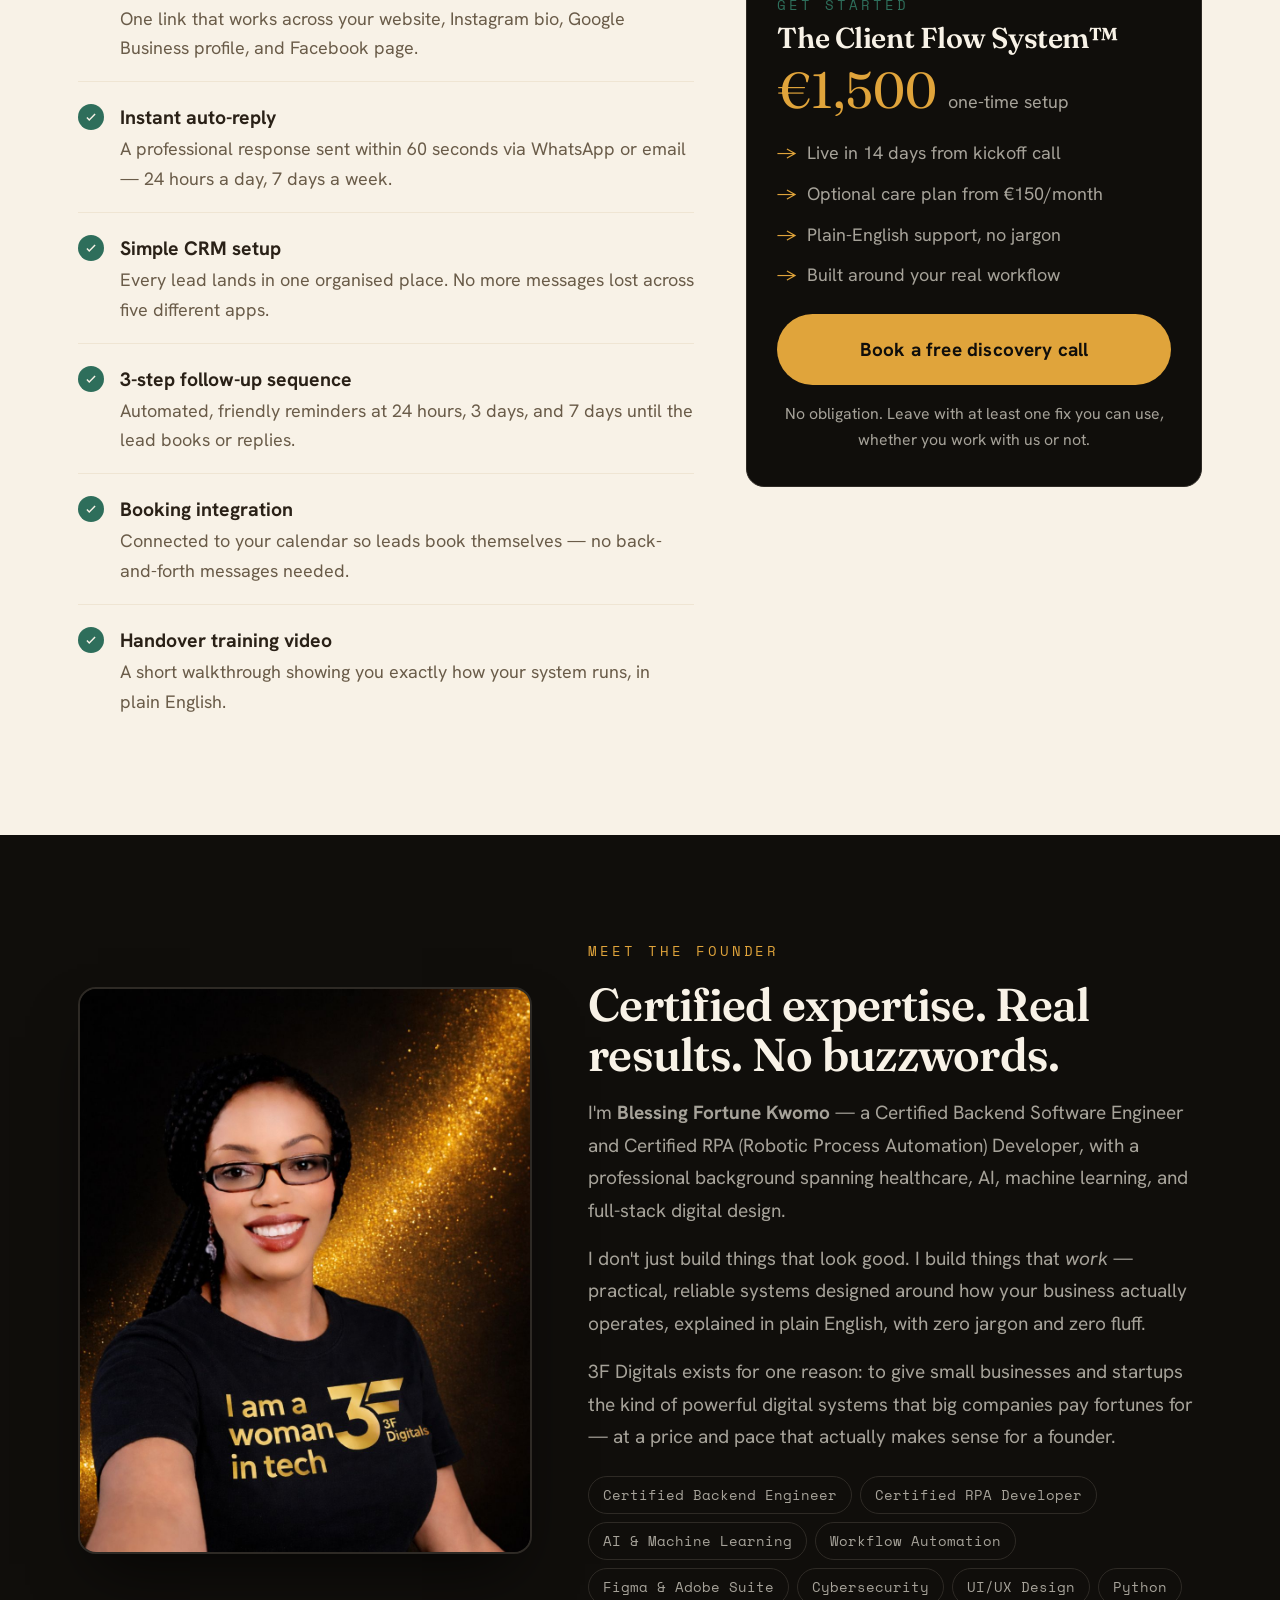
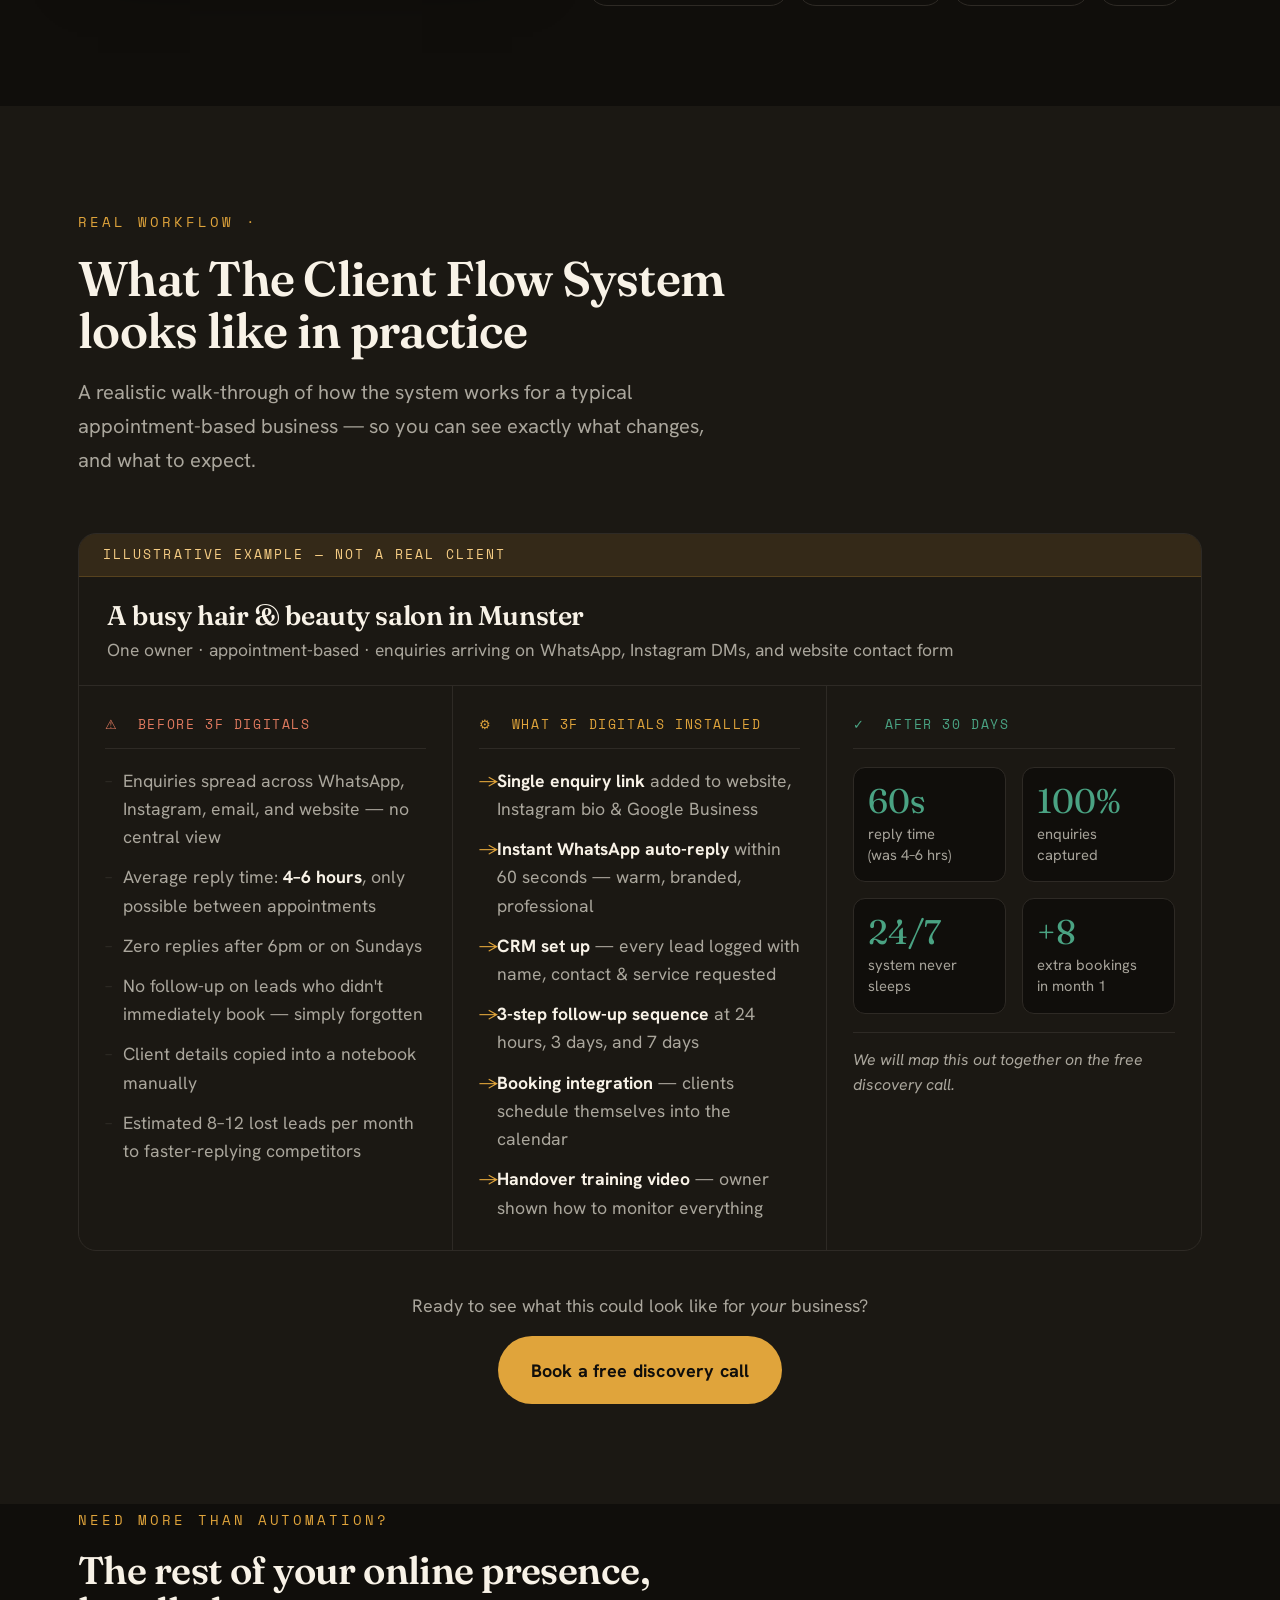
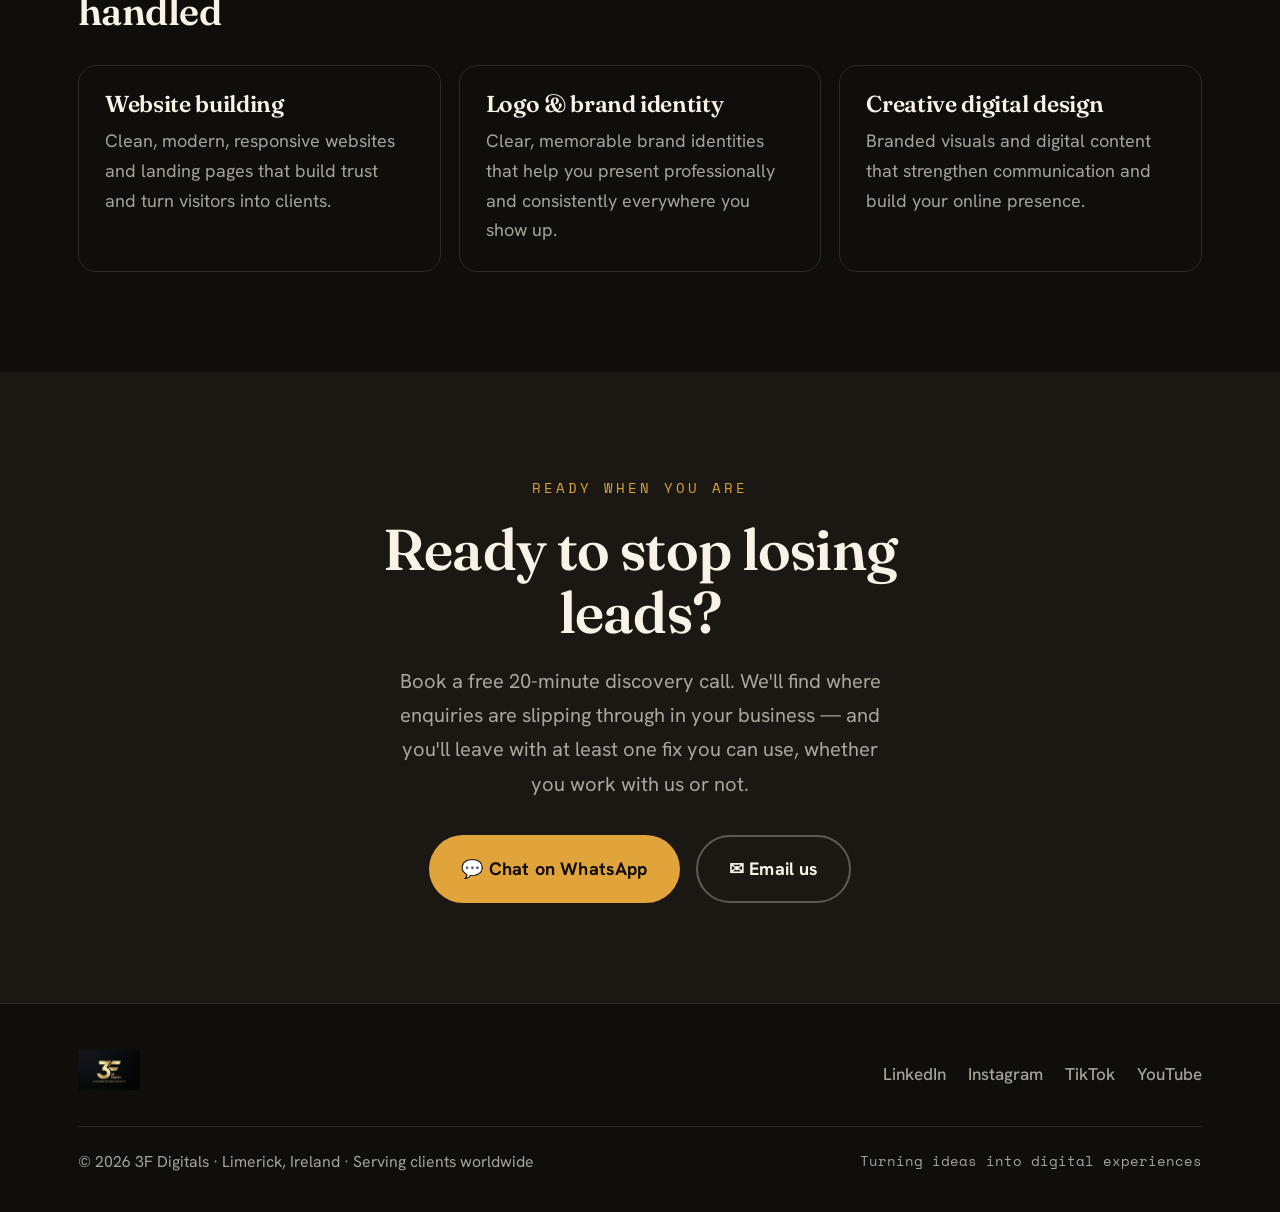
==== commit f1eb478c: "Fixed Crisp chat fullscreen issue" ====
--- a/index.html
+++ b/index.html
@@ -254,7 +254,8 @@
 
     <div class="scenario-card reveal">
 
-      
+      <div class="scenario-tag">Illustrative example — not a real client</div>
+
       <div class="scenario-intro">
         <h3>A busy hair &amp; beauty salon in Munster</h3>
         <p>One owner · appointment-based · enquiries arriving on WhatsApp, Instagram DMs, and website contact form</p>
@@ -294,7 +295,7 @@
             <div class="s-stat"><span class="s-n">24/7</span><span class="s-l">system never<br>sleeps</span></div>
             <div class="s-stat"><span class="s-n">+8</span><span class="s-l">extra bookings<br>in month 1</span></div>
           </div>
-          <p class="scenario-note">We map this out together on the free discovery call.</p>
+          <p class="scenario-note">We will map this out together on the free discovery call.</p>
         </div>
 
       </div>
@@ -379,6 +380,8 @@
   <script type="text/javascript">
     window.$crisp=[];
     window.CRISP_WEBSITE_ID="db3f6d80-dc46-4cf2-9e59-24aa71486f26";
+    window.$crisp.push(["config", "container:index", [1]]);
+    window.$crisp.push(["config", "position:reverse", [false]]);
     (function(){
       var d=document;
       var s=d.createElement("script");
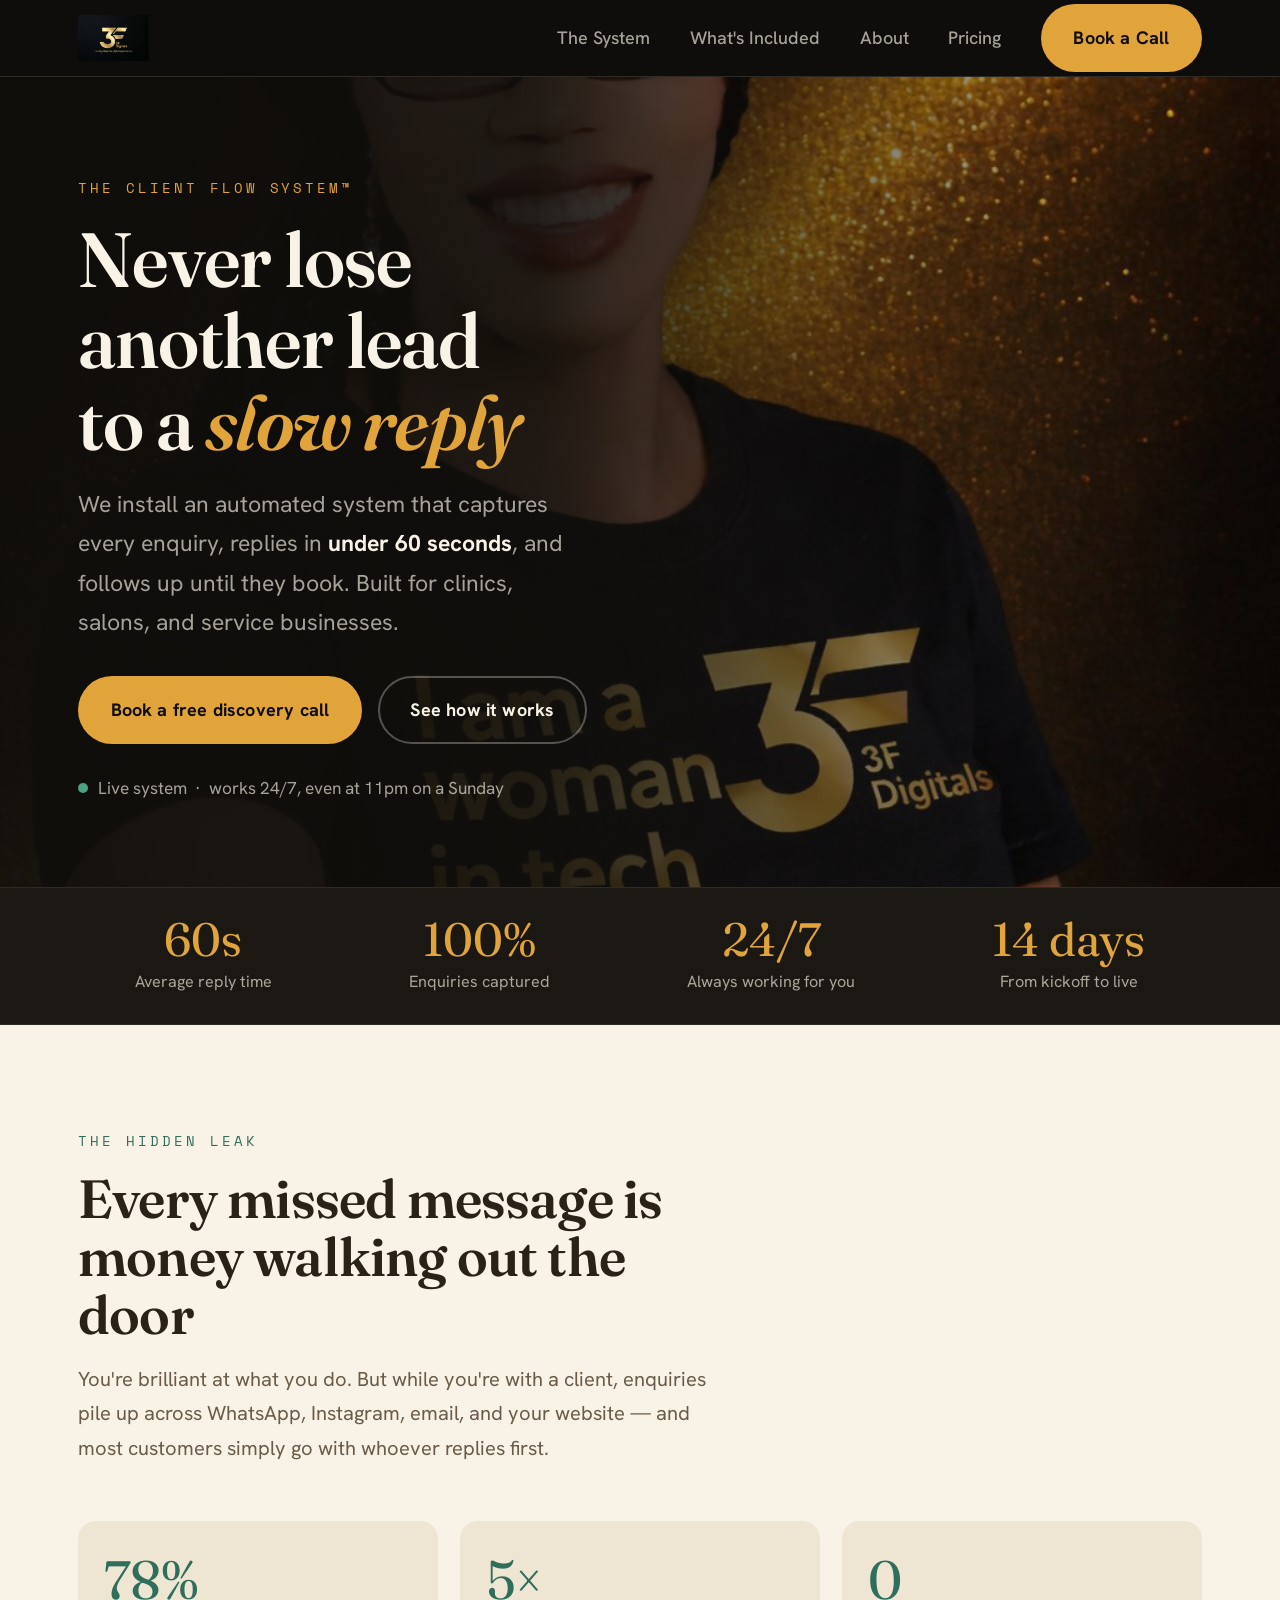
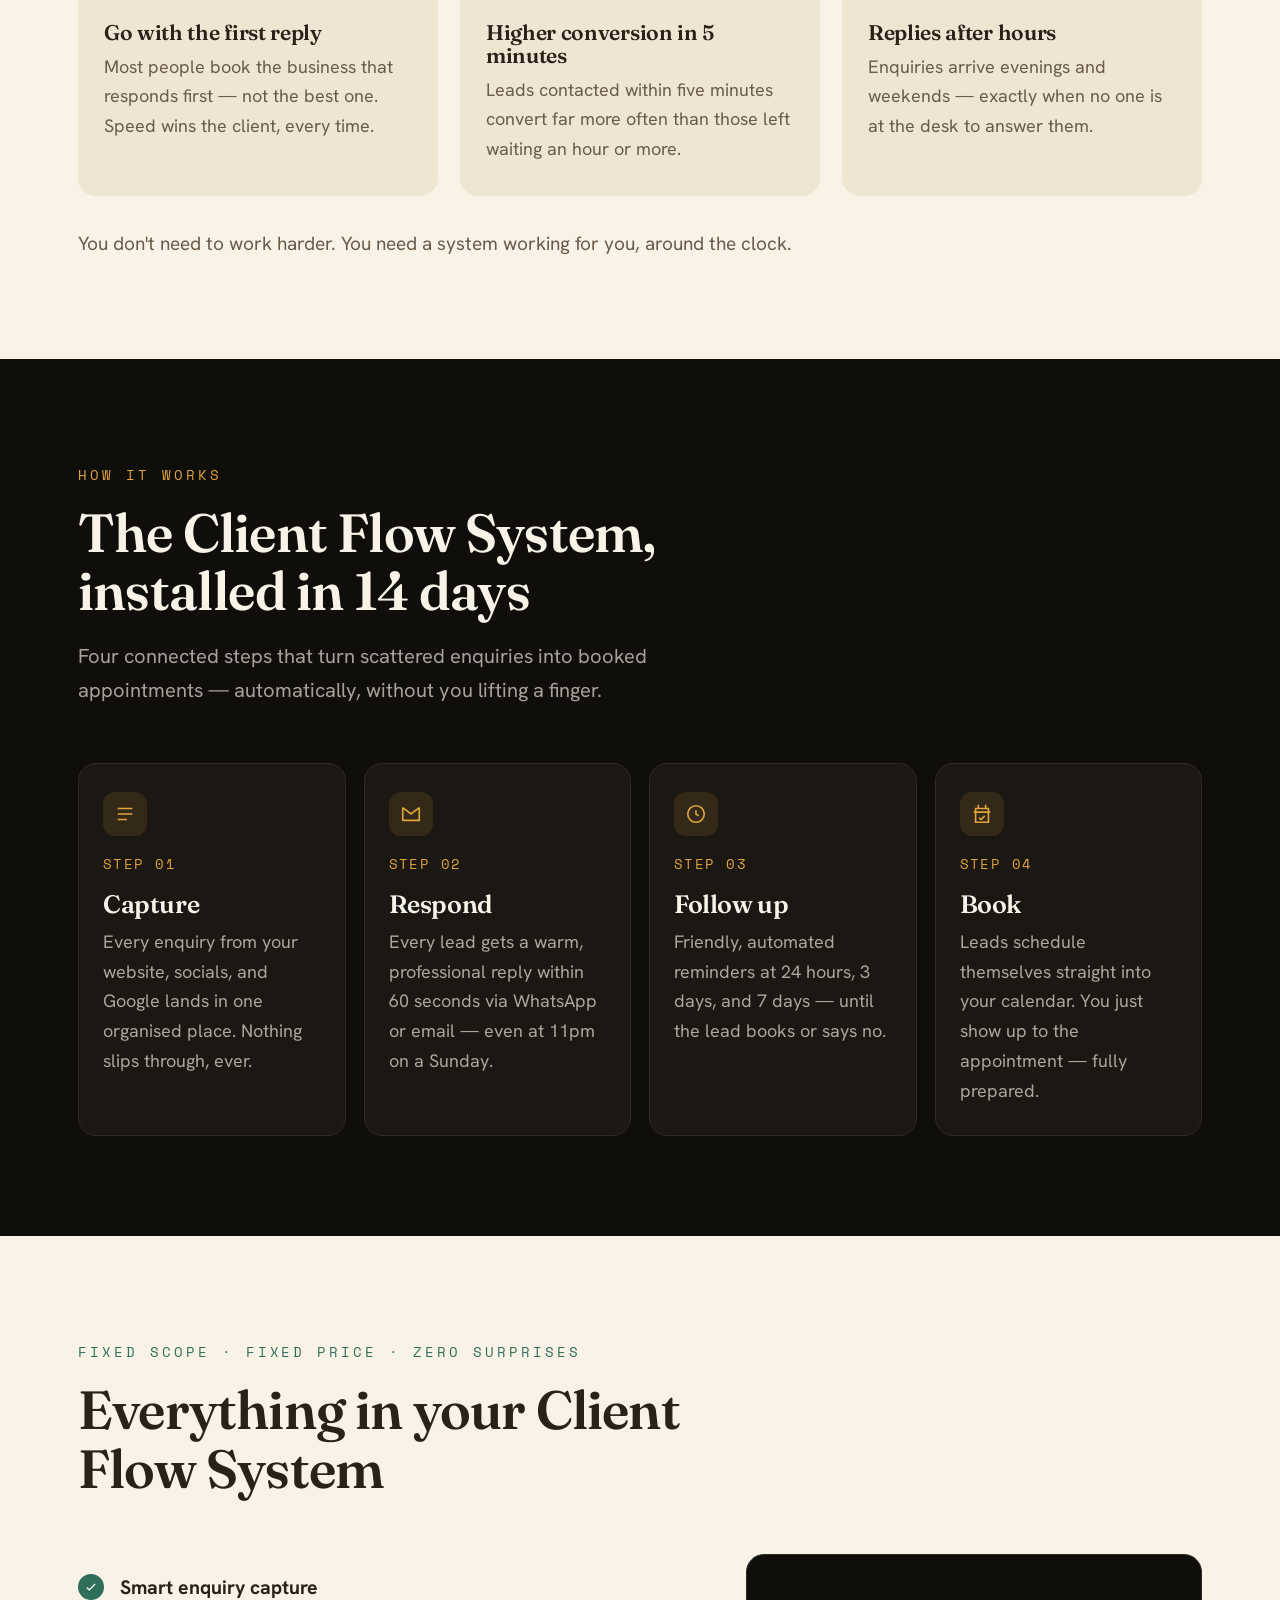
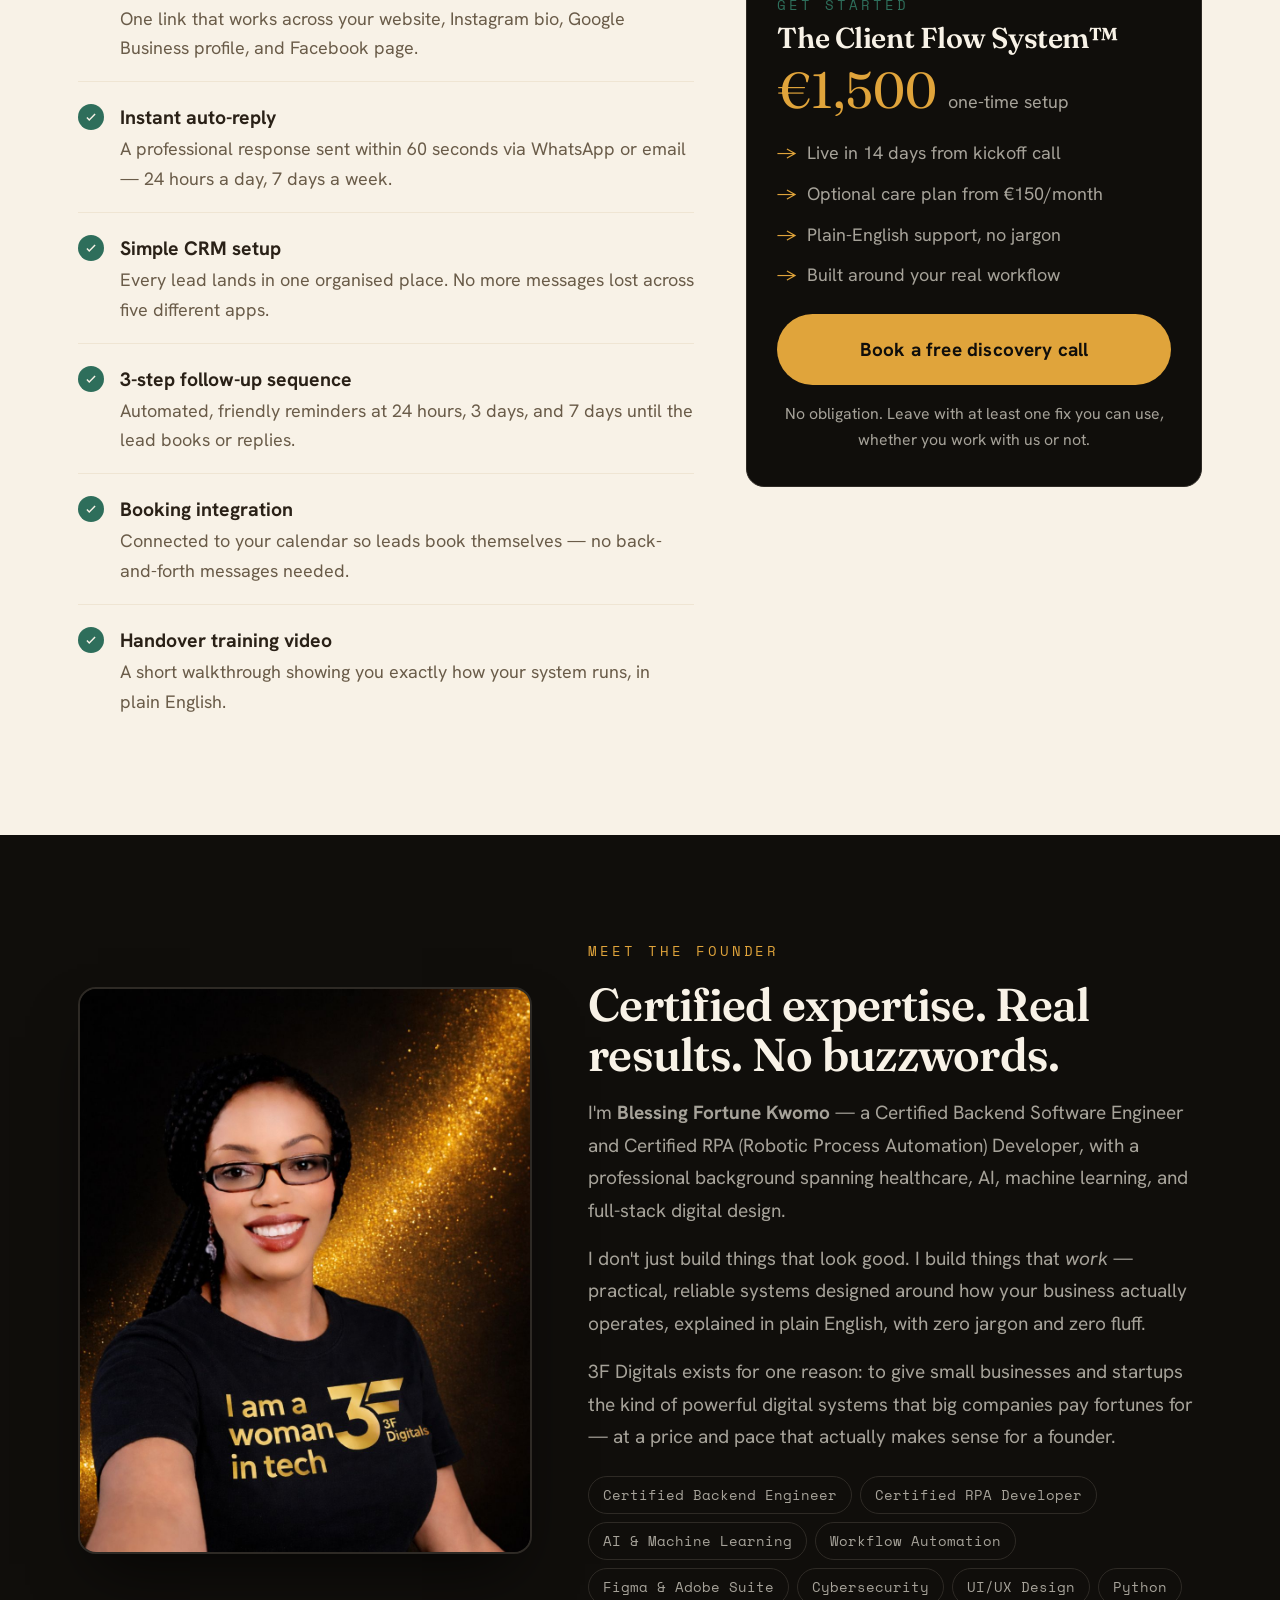
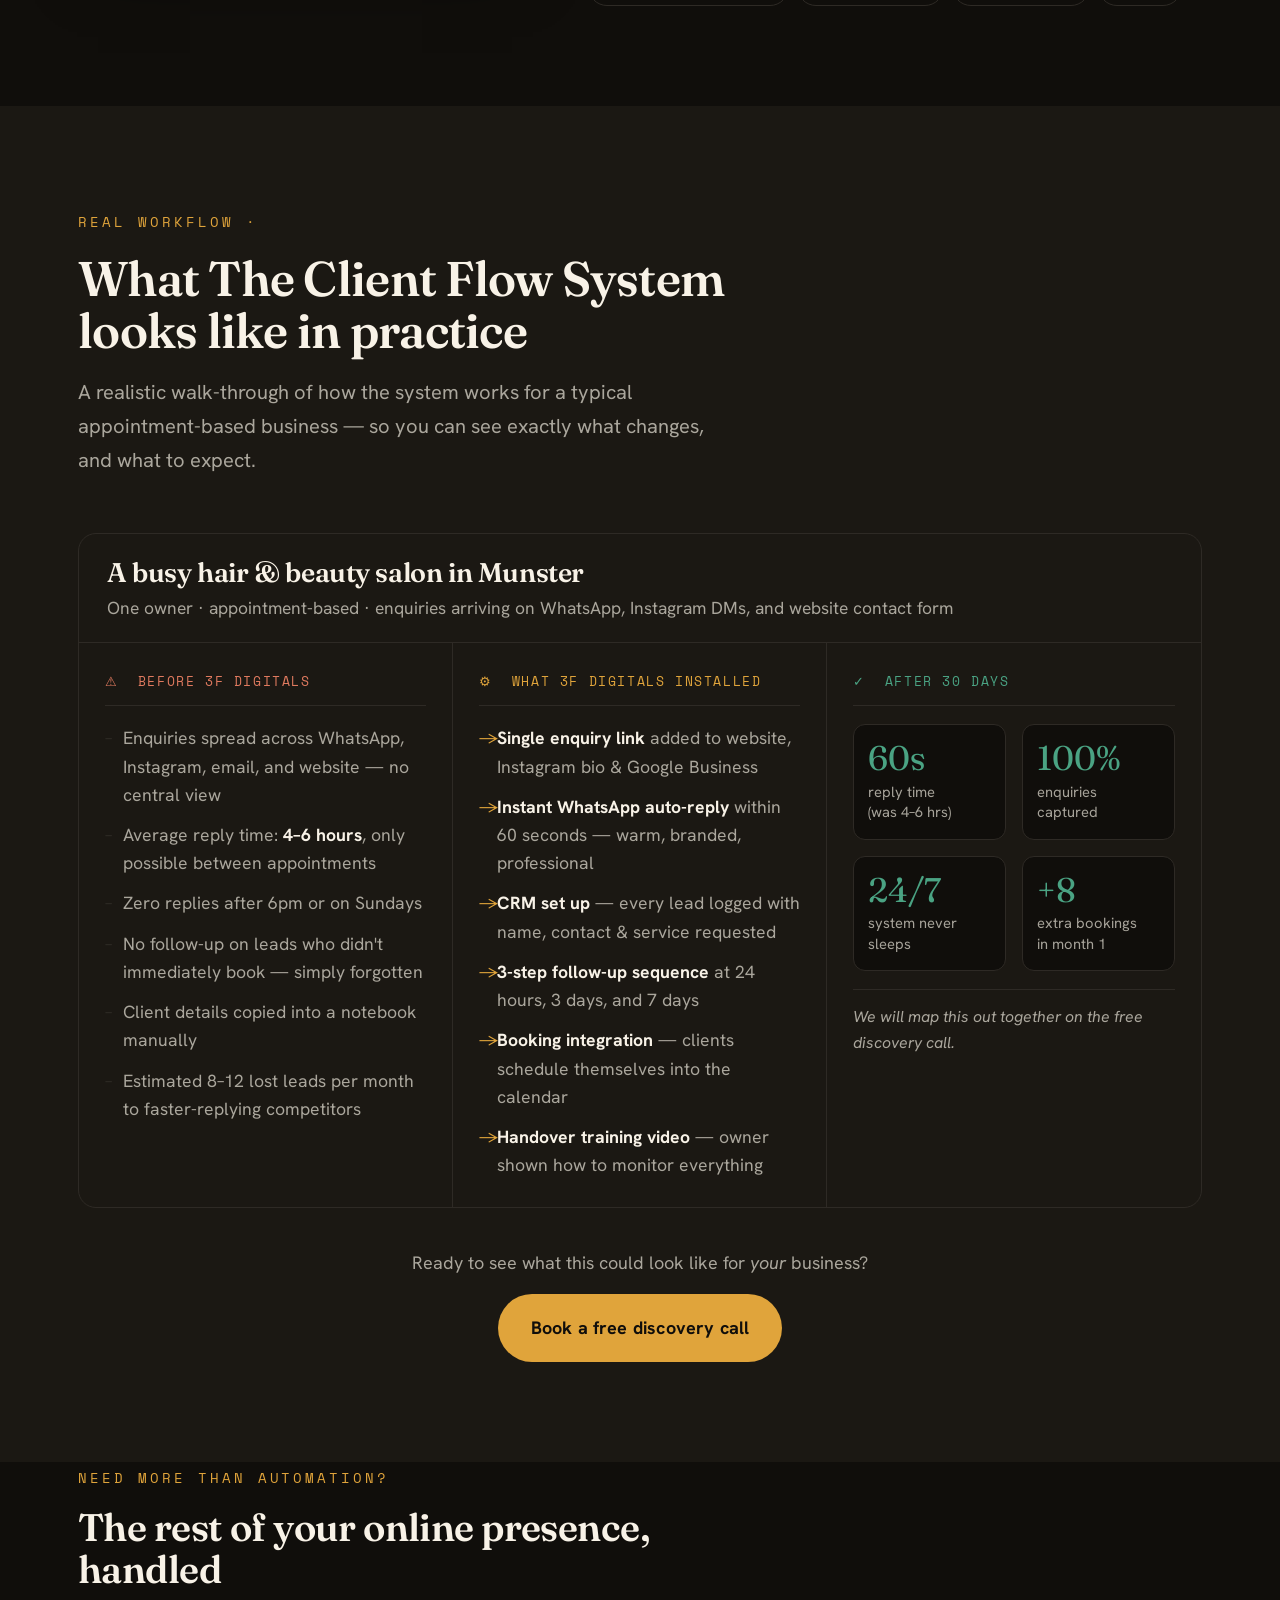
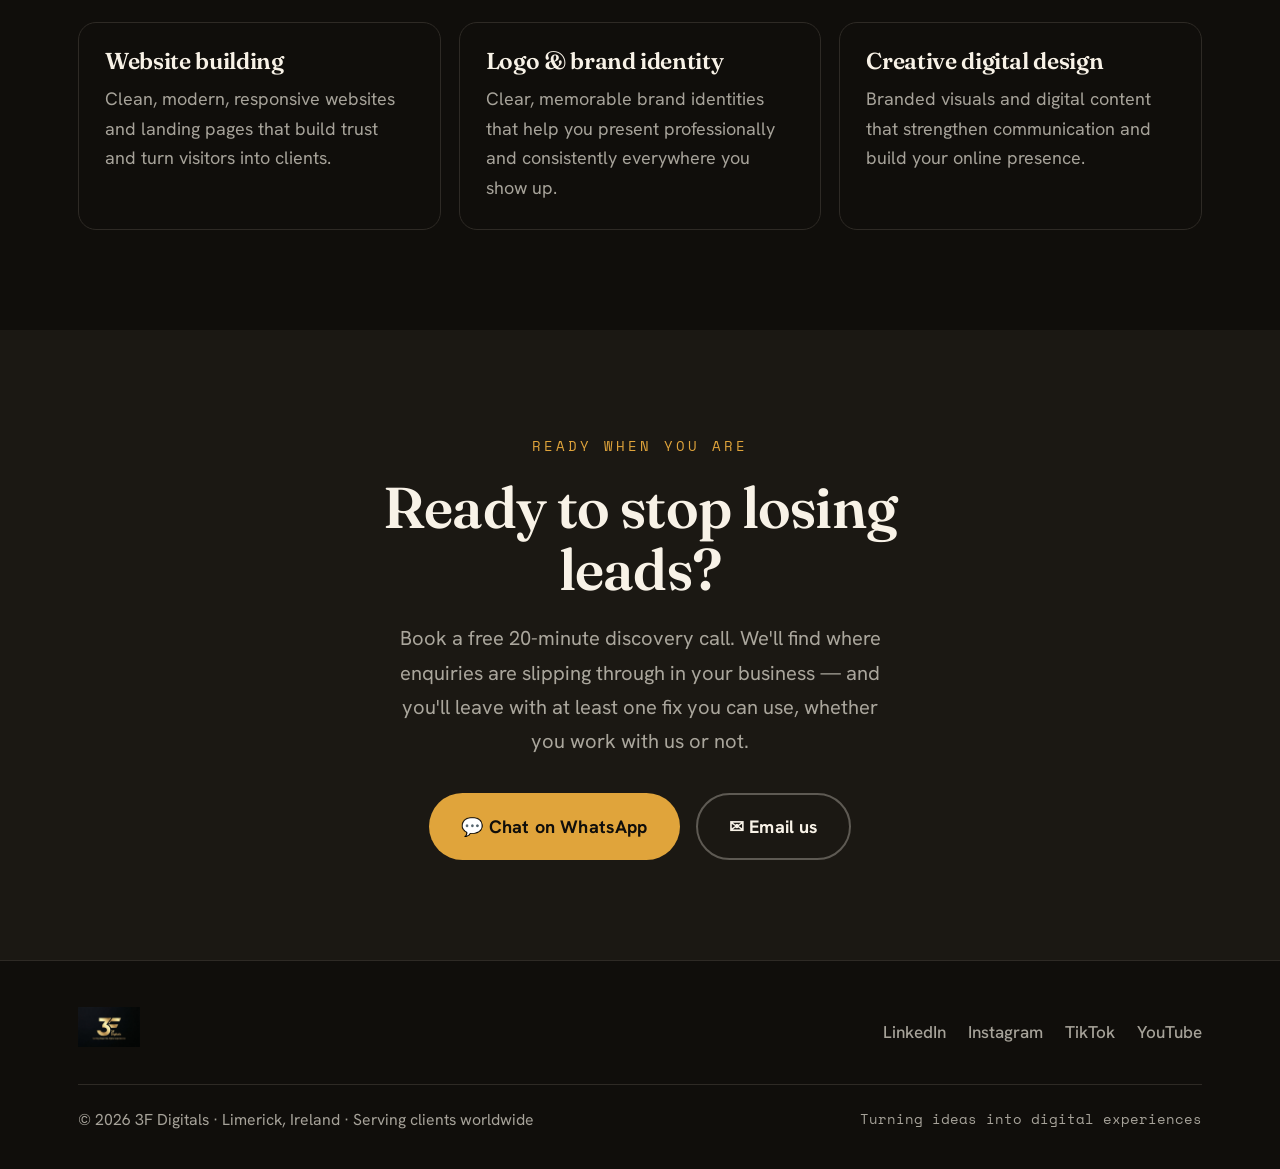
==== commit 4b70fc59: "Fixed Crisp fullscreen and expand button" ====
--- a/index.html
+++ b/index.html
@@ -254,7 +254,7 @@
 
     <div class="scenario-card reveal">
 
-      <div class="scenario-tag">Illustrative example — not a real client</div>
+      
 
       <div class="scenario-intro">
         <h3>A busy hair &amp; beauty salon in Munster</h3>
@@ -382,6 +382,7 @@
     window.CRISP_WEBSITE_ID="db3f6d80-dc46-4cf2-9e59-24aa71486f26";
     window.$crisp.push(["config", "container:index", [1]]);
     window.$crisp.push(["config", "position:reverse", [false]]);
+    window.$crisp.push(["config", "hide:vacation", [false]]);
     (function(){
       var d=document;
       var s=d.createElement("script");
@@ -390,6 +391,11 @@
       d.getElementsByTagName("head")[0].appendChild(s);
     })();
   </script>
+  <style>
+    /* Force Crisp to stay as floating widget, hide expand button */
+    .crisp-client .cc-tlyw[data-full-view="true"] { display: none !important; }
+    .crisp-client a[data-id="open-expand"] { display: none !important; }
+  </style>
 
 <script src="script.js"></script>
 </body>
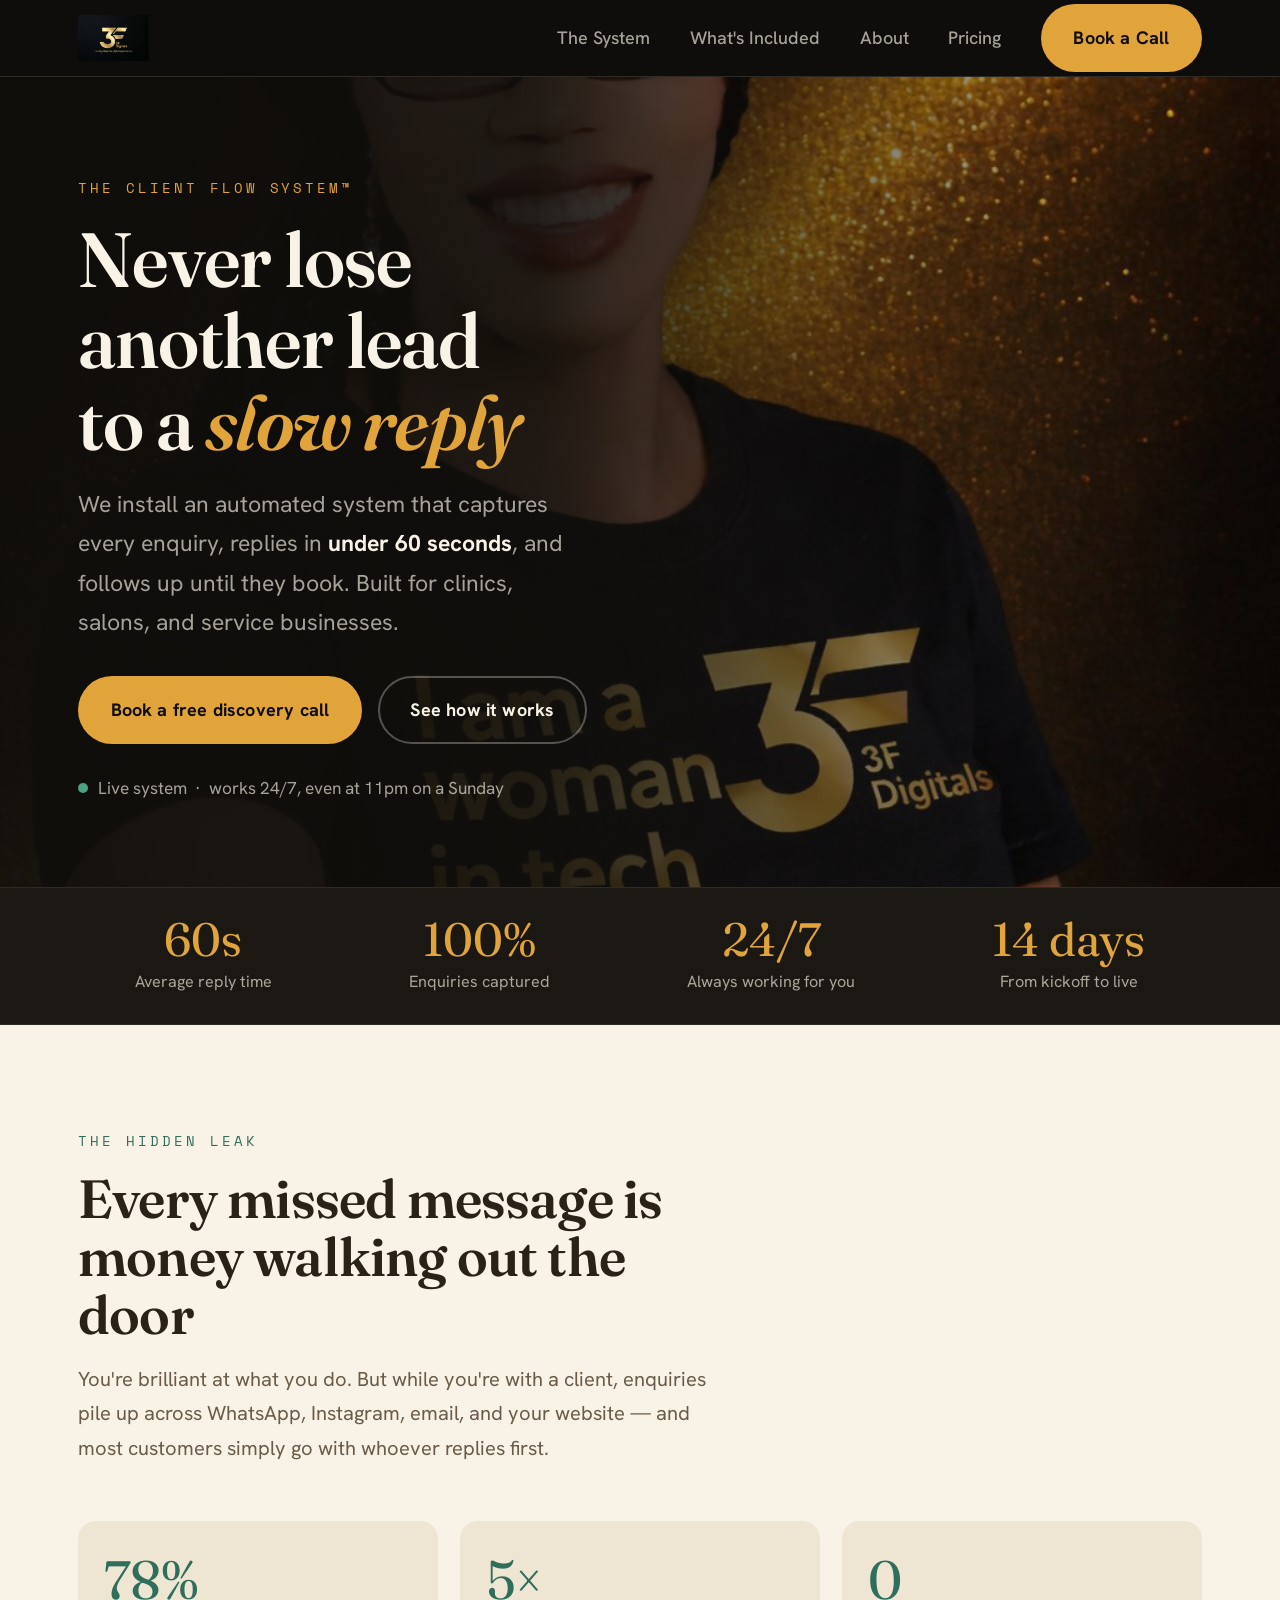
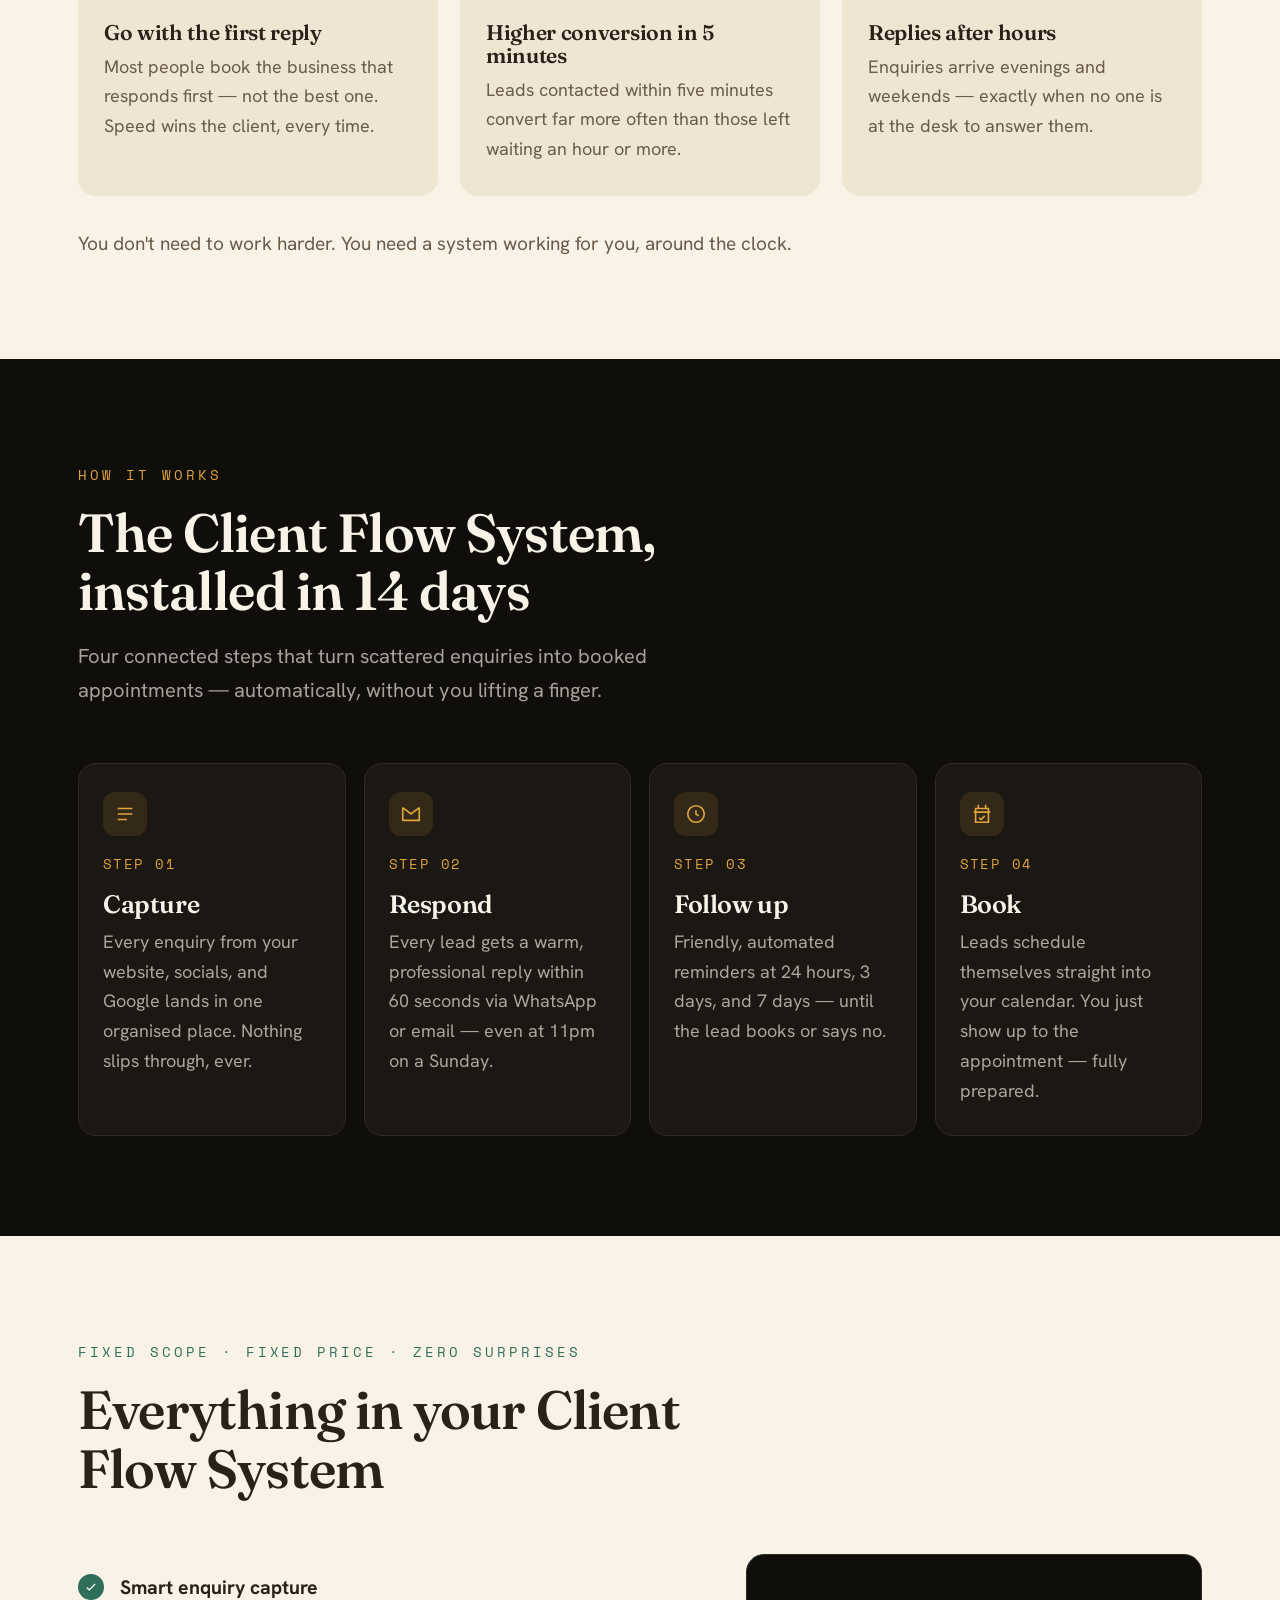
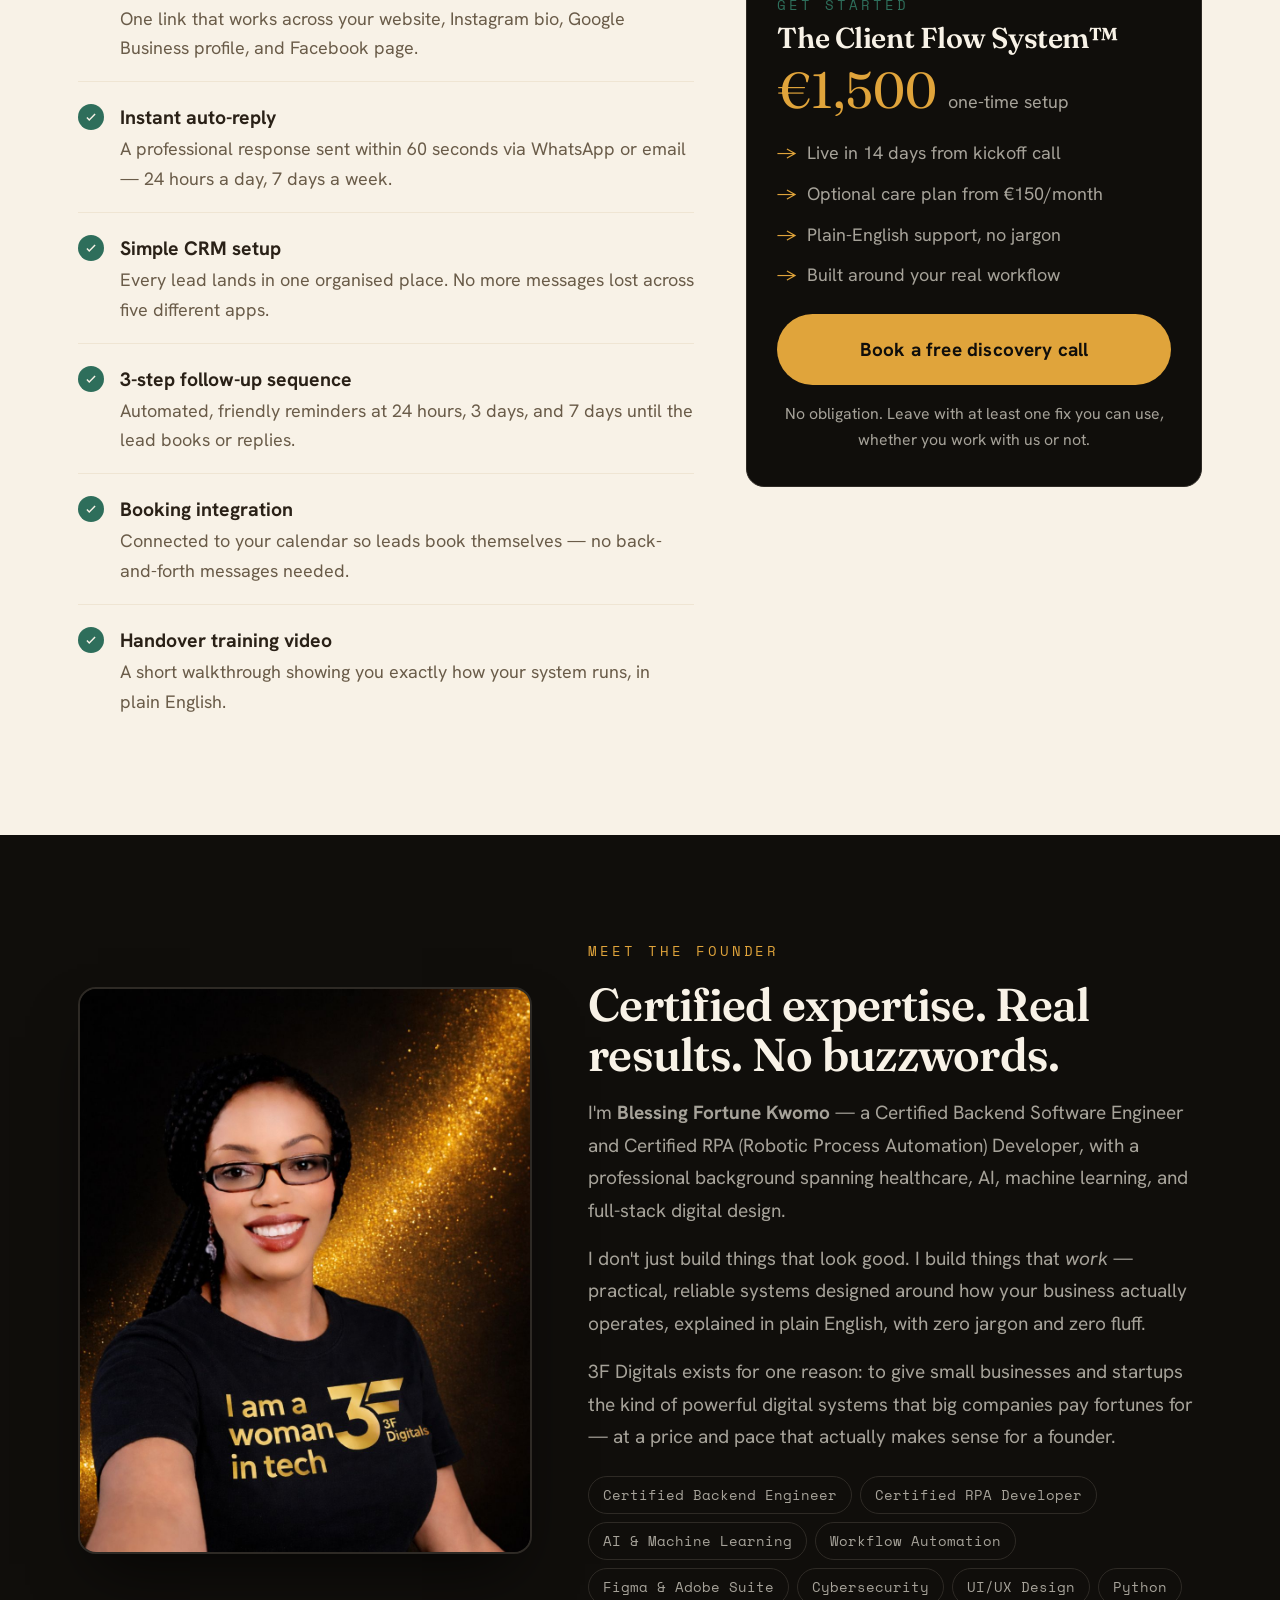
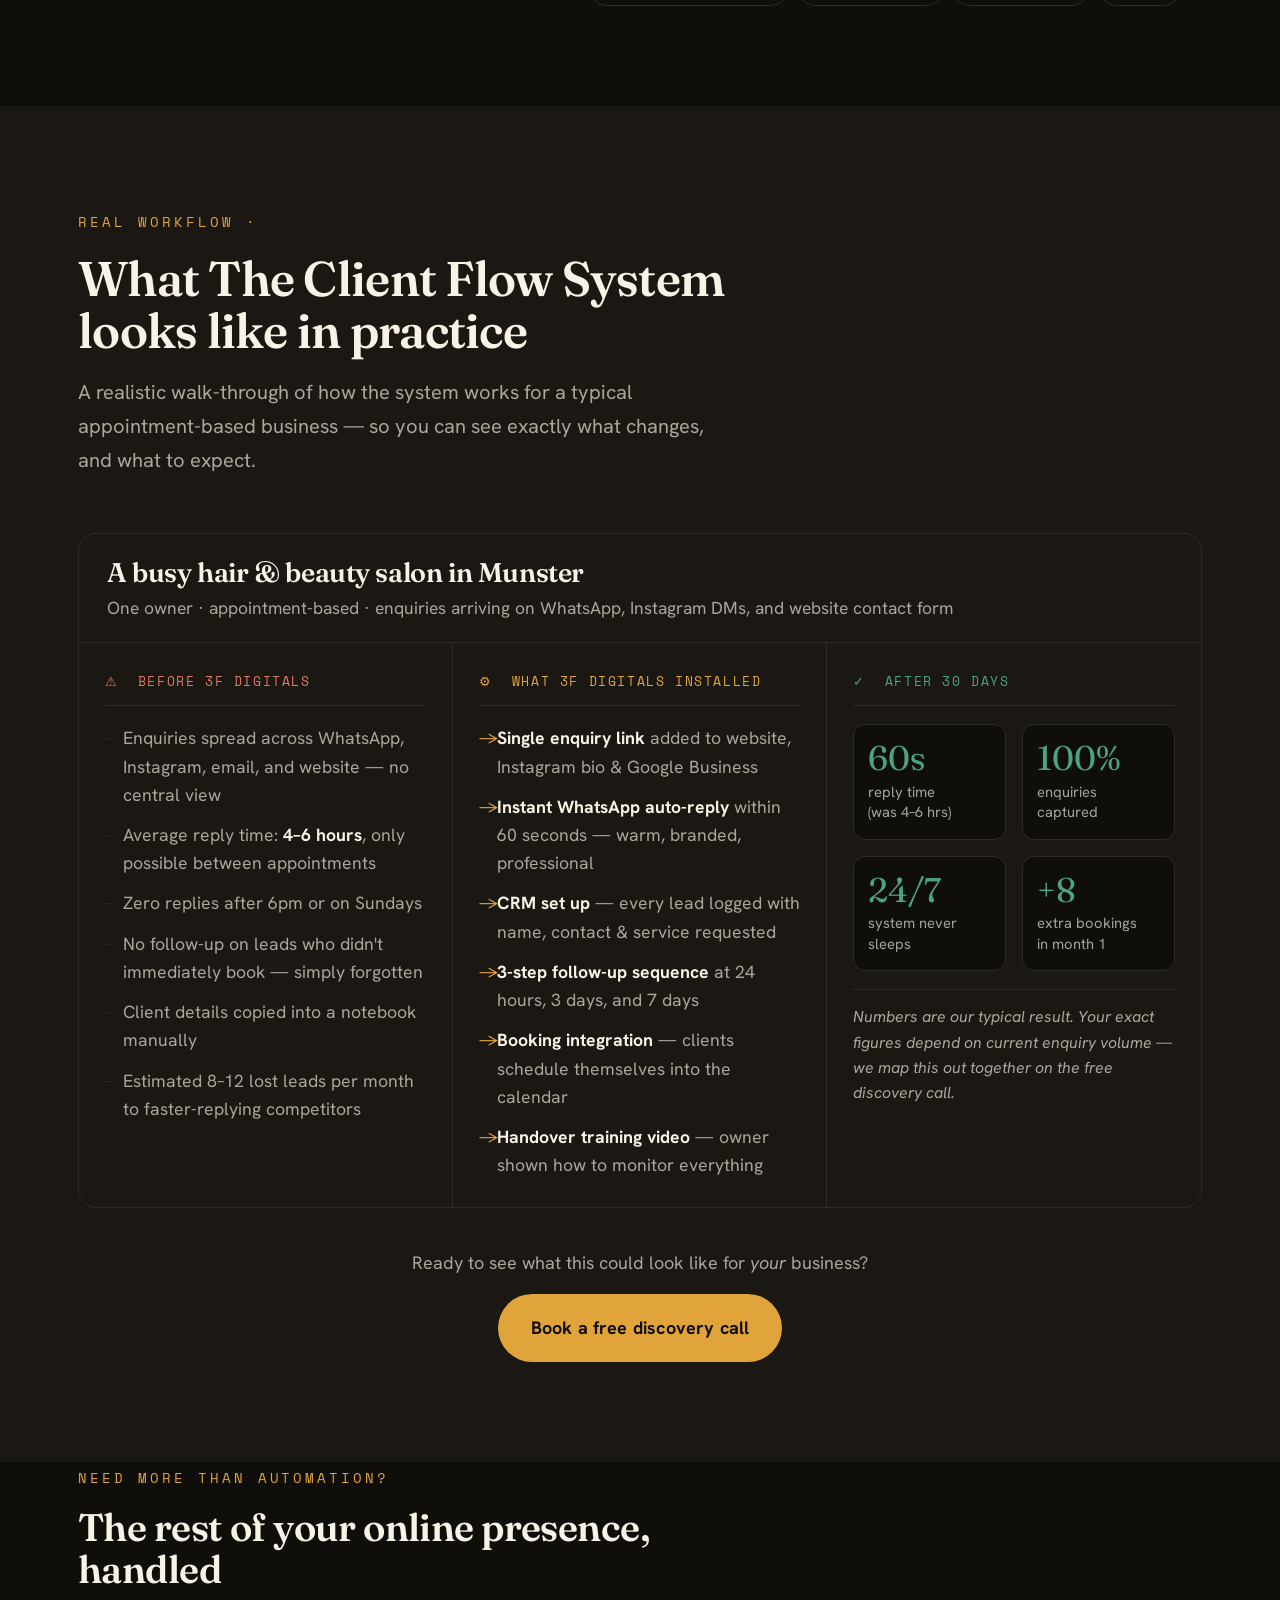
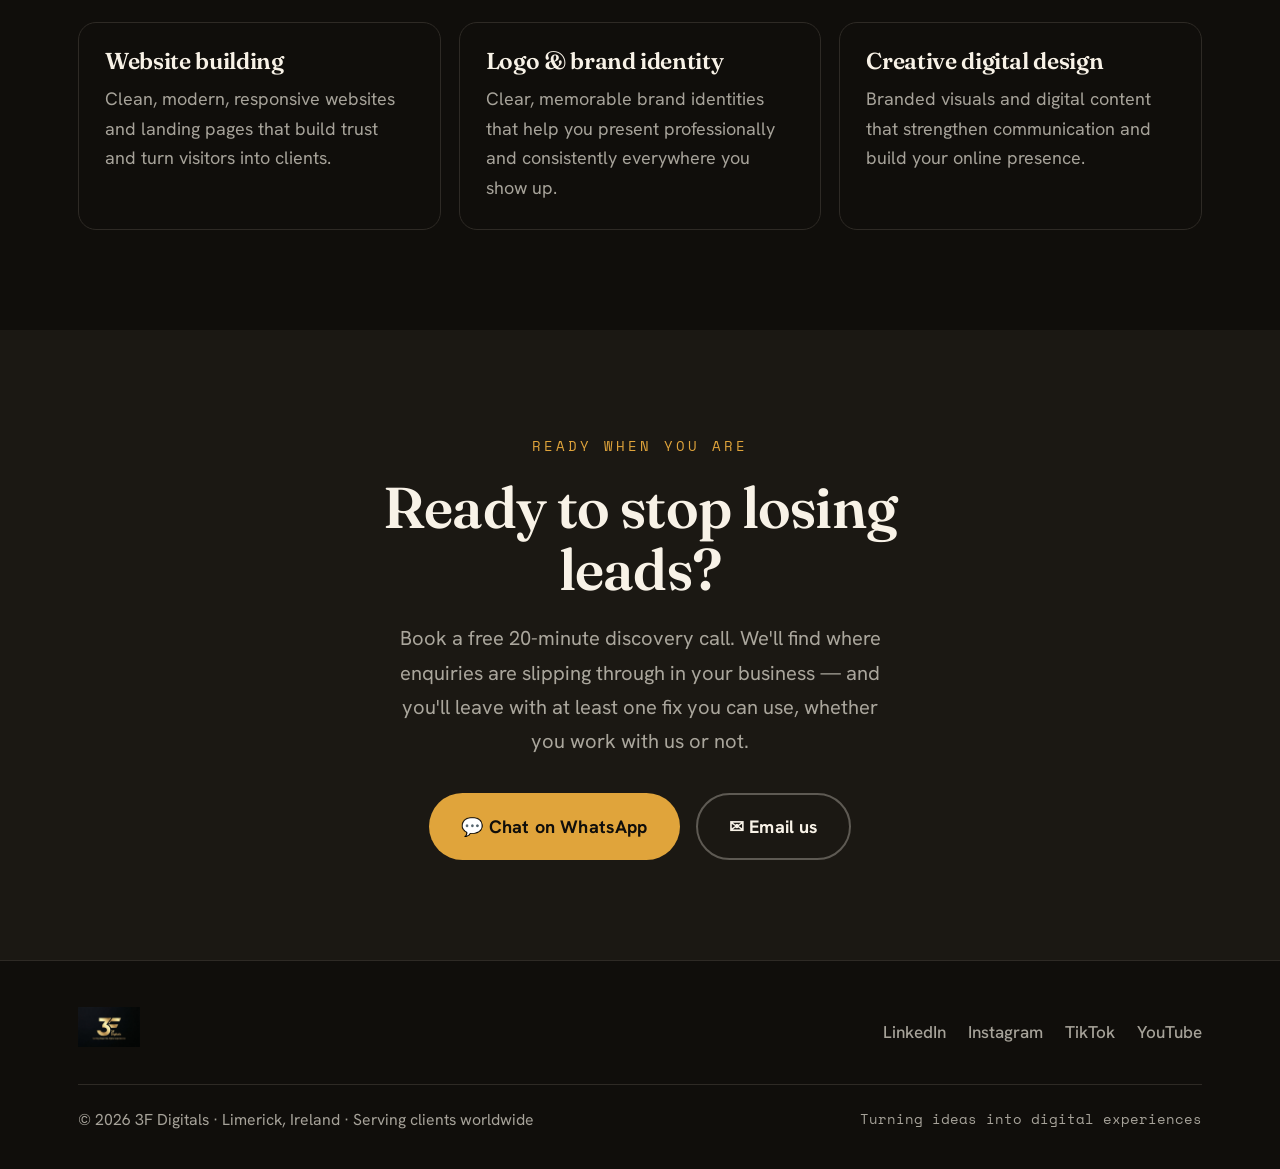
==== commit e78635fc: "All updates — Crisp chat, certifications, LinkedIn fix" ====
--- a/index.html
+++ b/index.html
@@ -295,7 +295,7 @@
             <div class="s-stat"><span class="s-n">24/7</span><span class="s-l">system never<br>sleeps</span></div>
             <div class="s-stat"><span class="s-n">+8</span><span class="s-l">extra bookings<br>in month 1</span></div>
           </div>
-          <p class="scenario-note">We will map this out together on the free discovery call.</p>
+          <p class="scenario-note">Numbers are our typical result. Your exact figures depend on current enquiry volume — we map this out together on the free discovery call.</p>
         </div>
 
       </div>
@@ -395,6 +395,14 @@
     /* Force Crisp to stay as floating widget, hide expand button */
     .crisp-client .cc-tlyw[data-full-view="true"] { display: none !important; }
     .crisp-client a[data-id="open-expand"] { display: none !important; }
+    /* Fix chat widget width */
+    .crisp-client .cc-tlyw { width: 380px !important; max-width: 380px !important; }
+    .crisp-client .cc-kxkl { width: 380px !important; max-width: 380px !important; }
+    .crisp-client iframe { width: 380px !important; max-width: 380px !important; }
+    @media (max-width: 480px) {
+      .crisp-client .cc-tlyw { width: 100vw !important; max-width: 100vw !important; }
+      .crisp-client .cc-kxkl { width: 100vw !important; max-width: 100vw !important; }
+    }
   </style>
 
 <script src="script.js"></script>
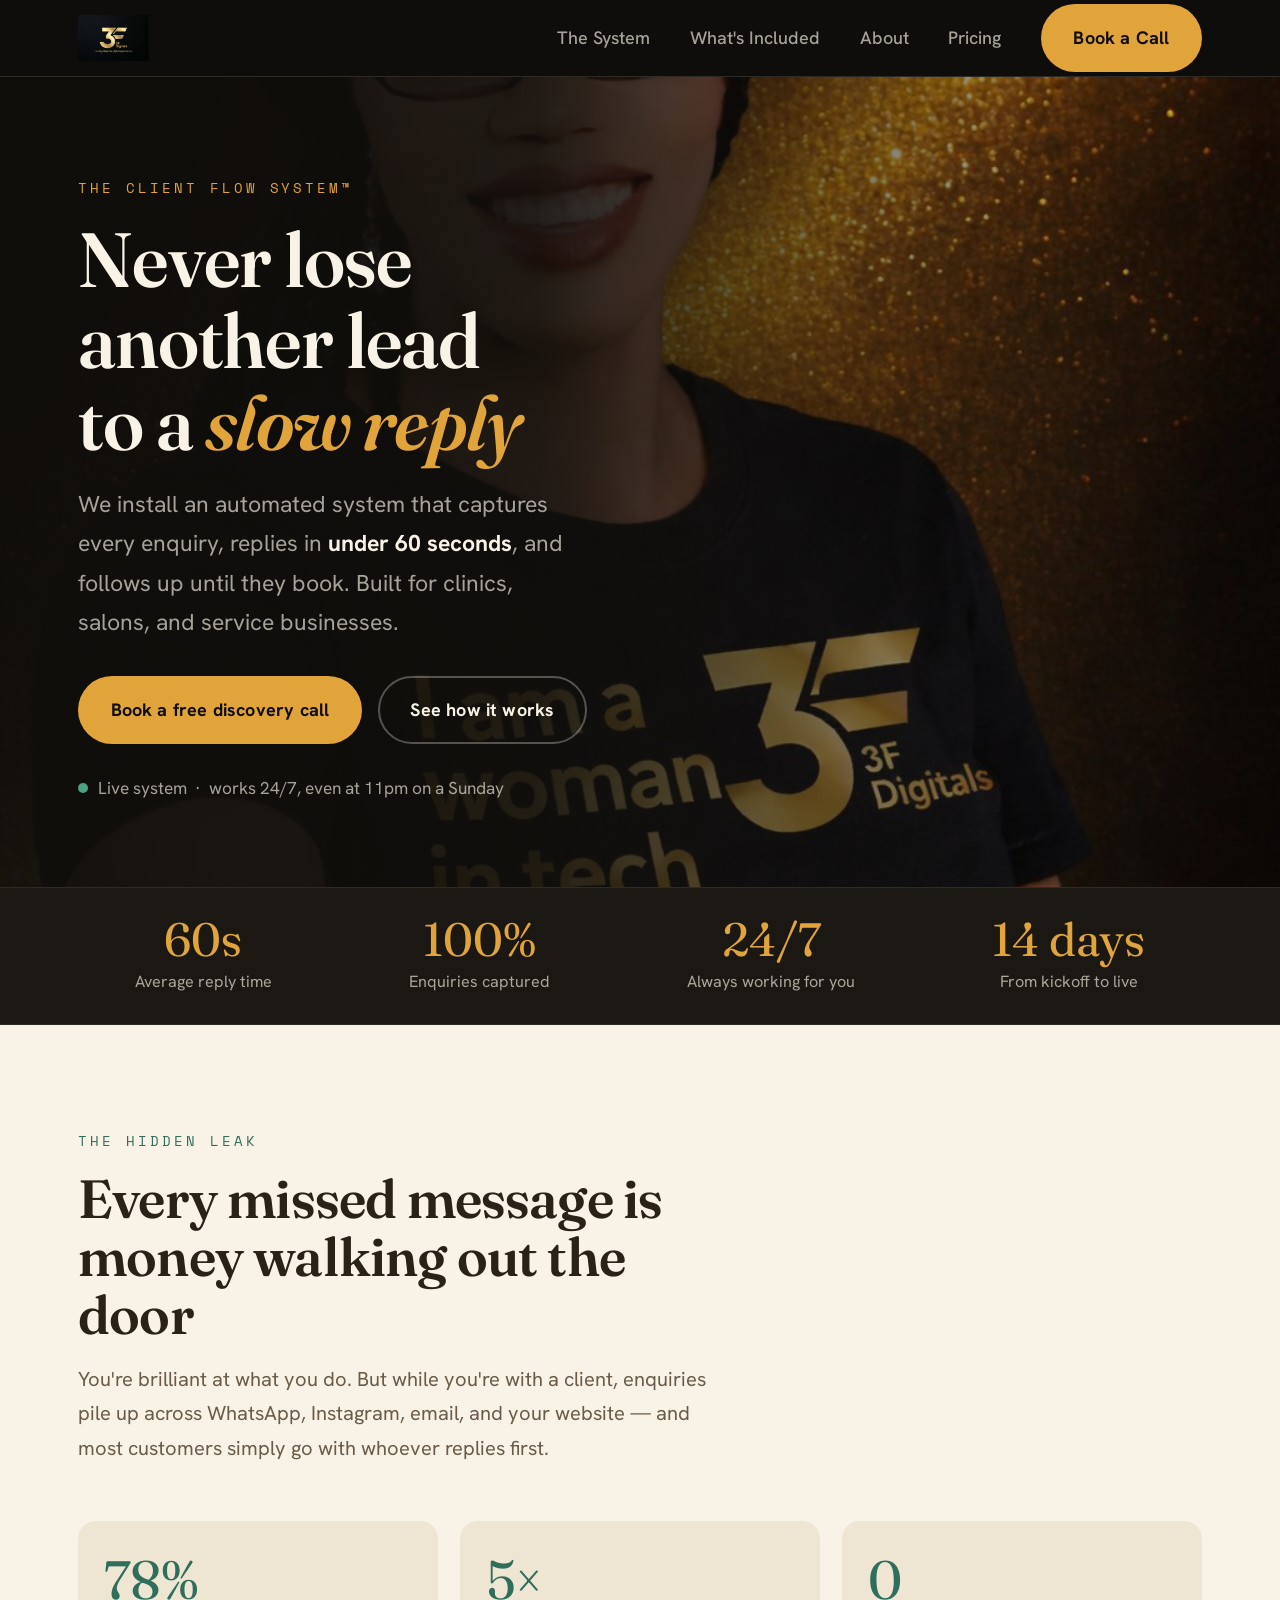
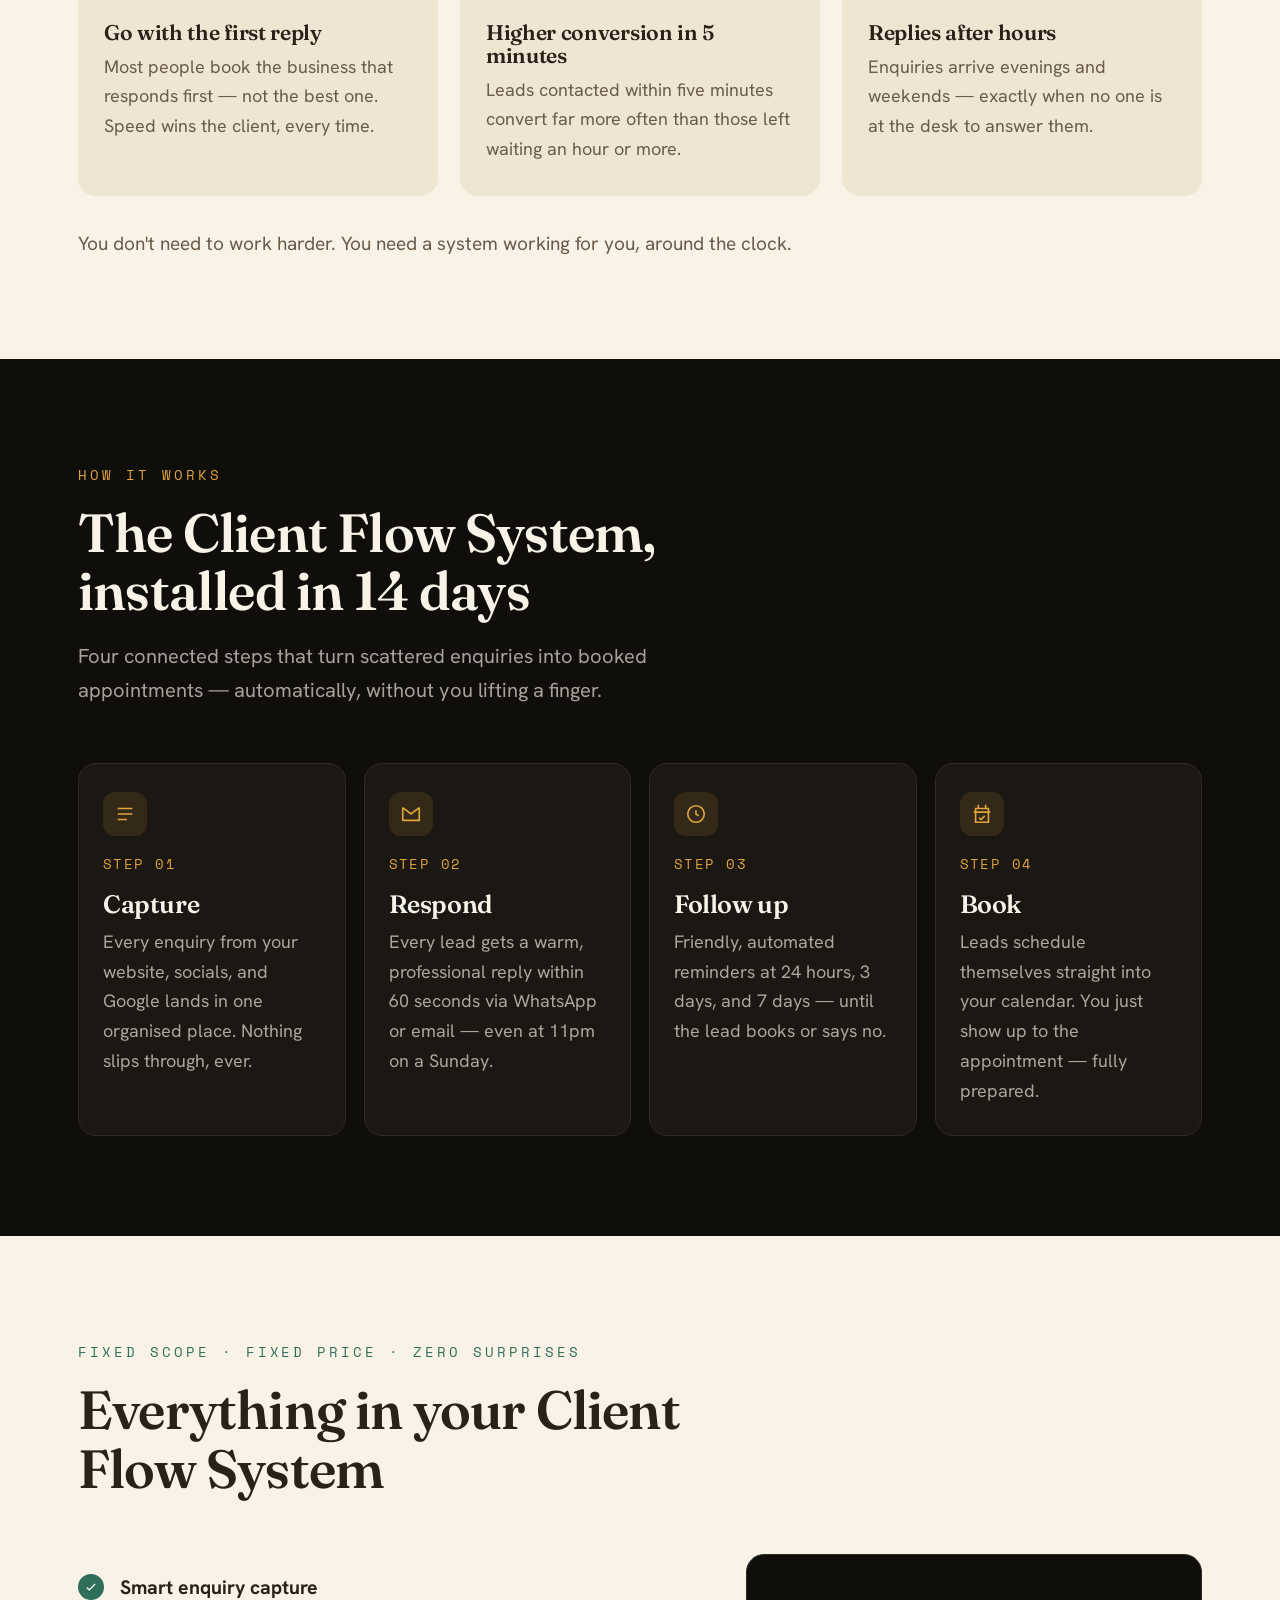
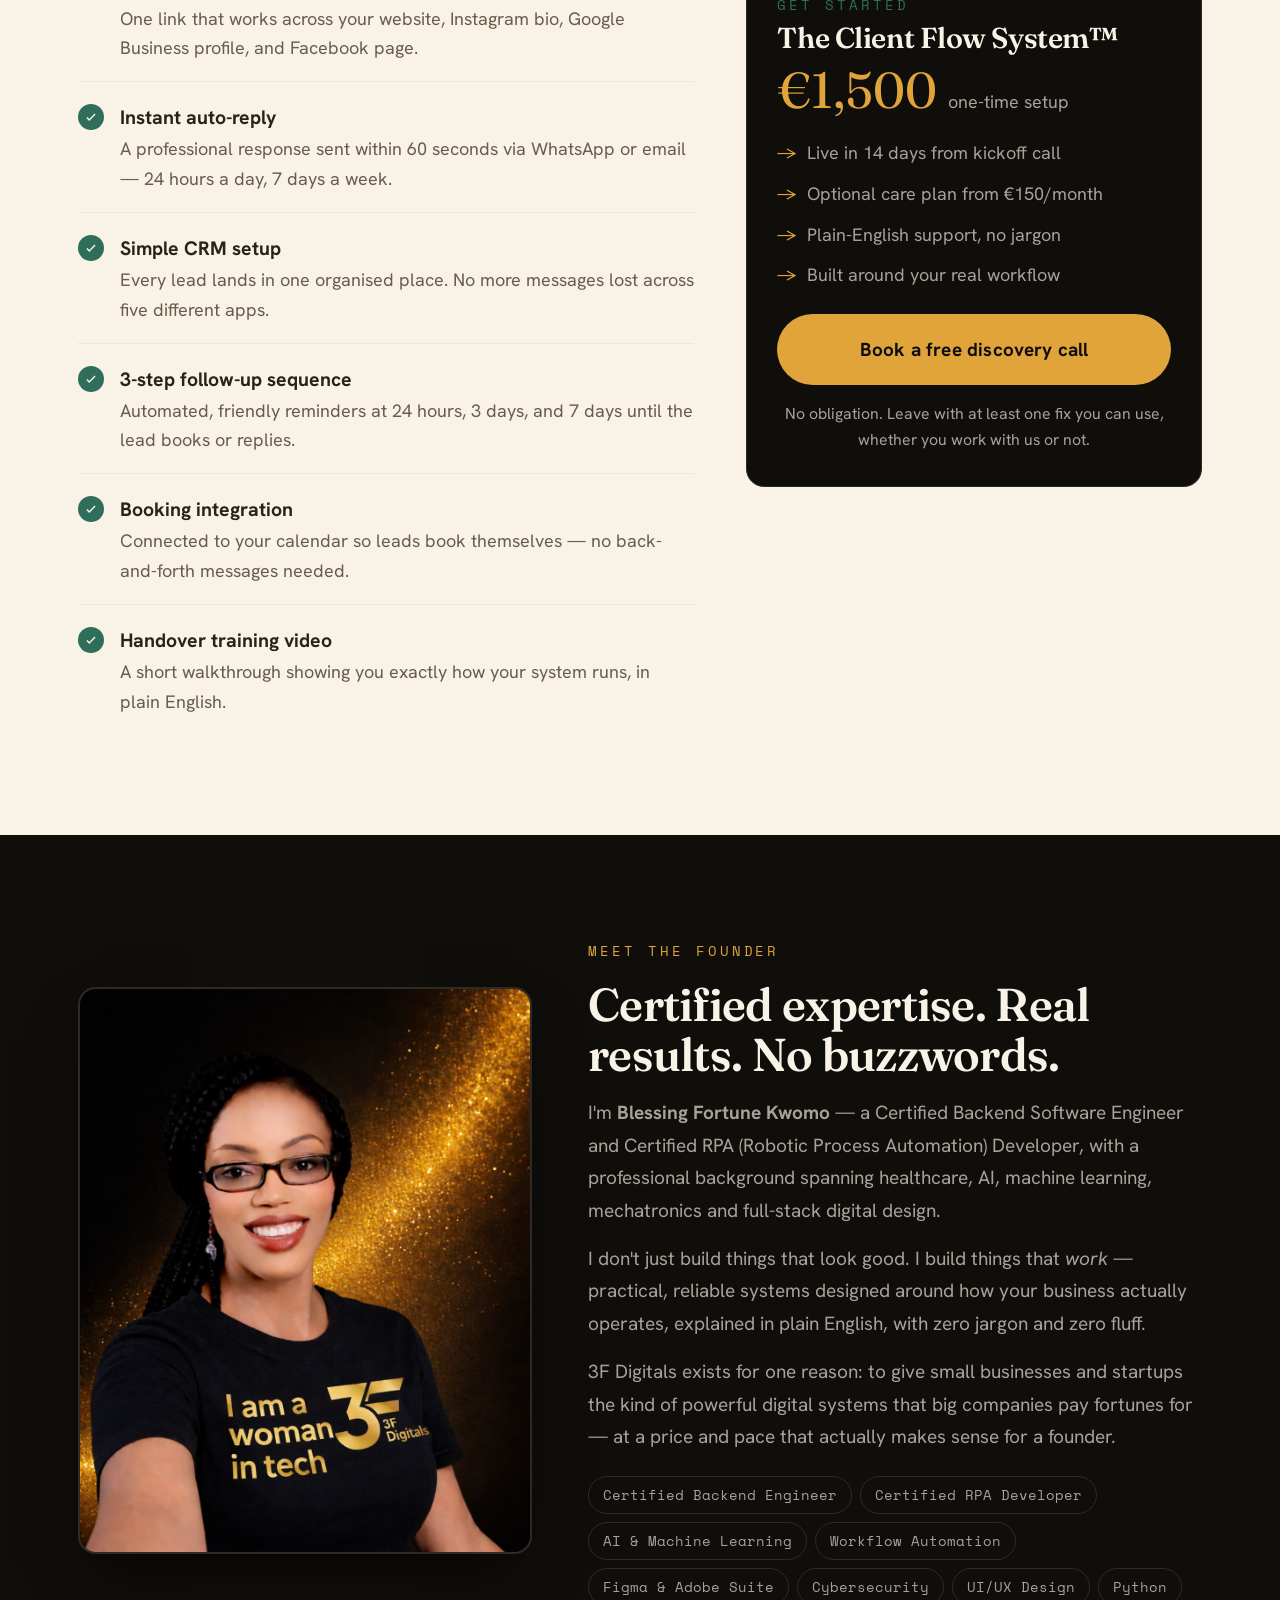
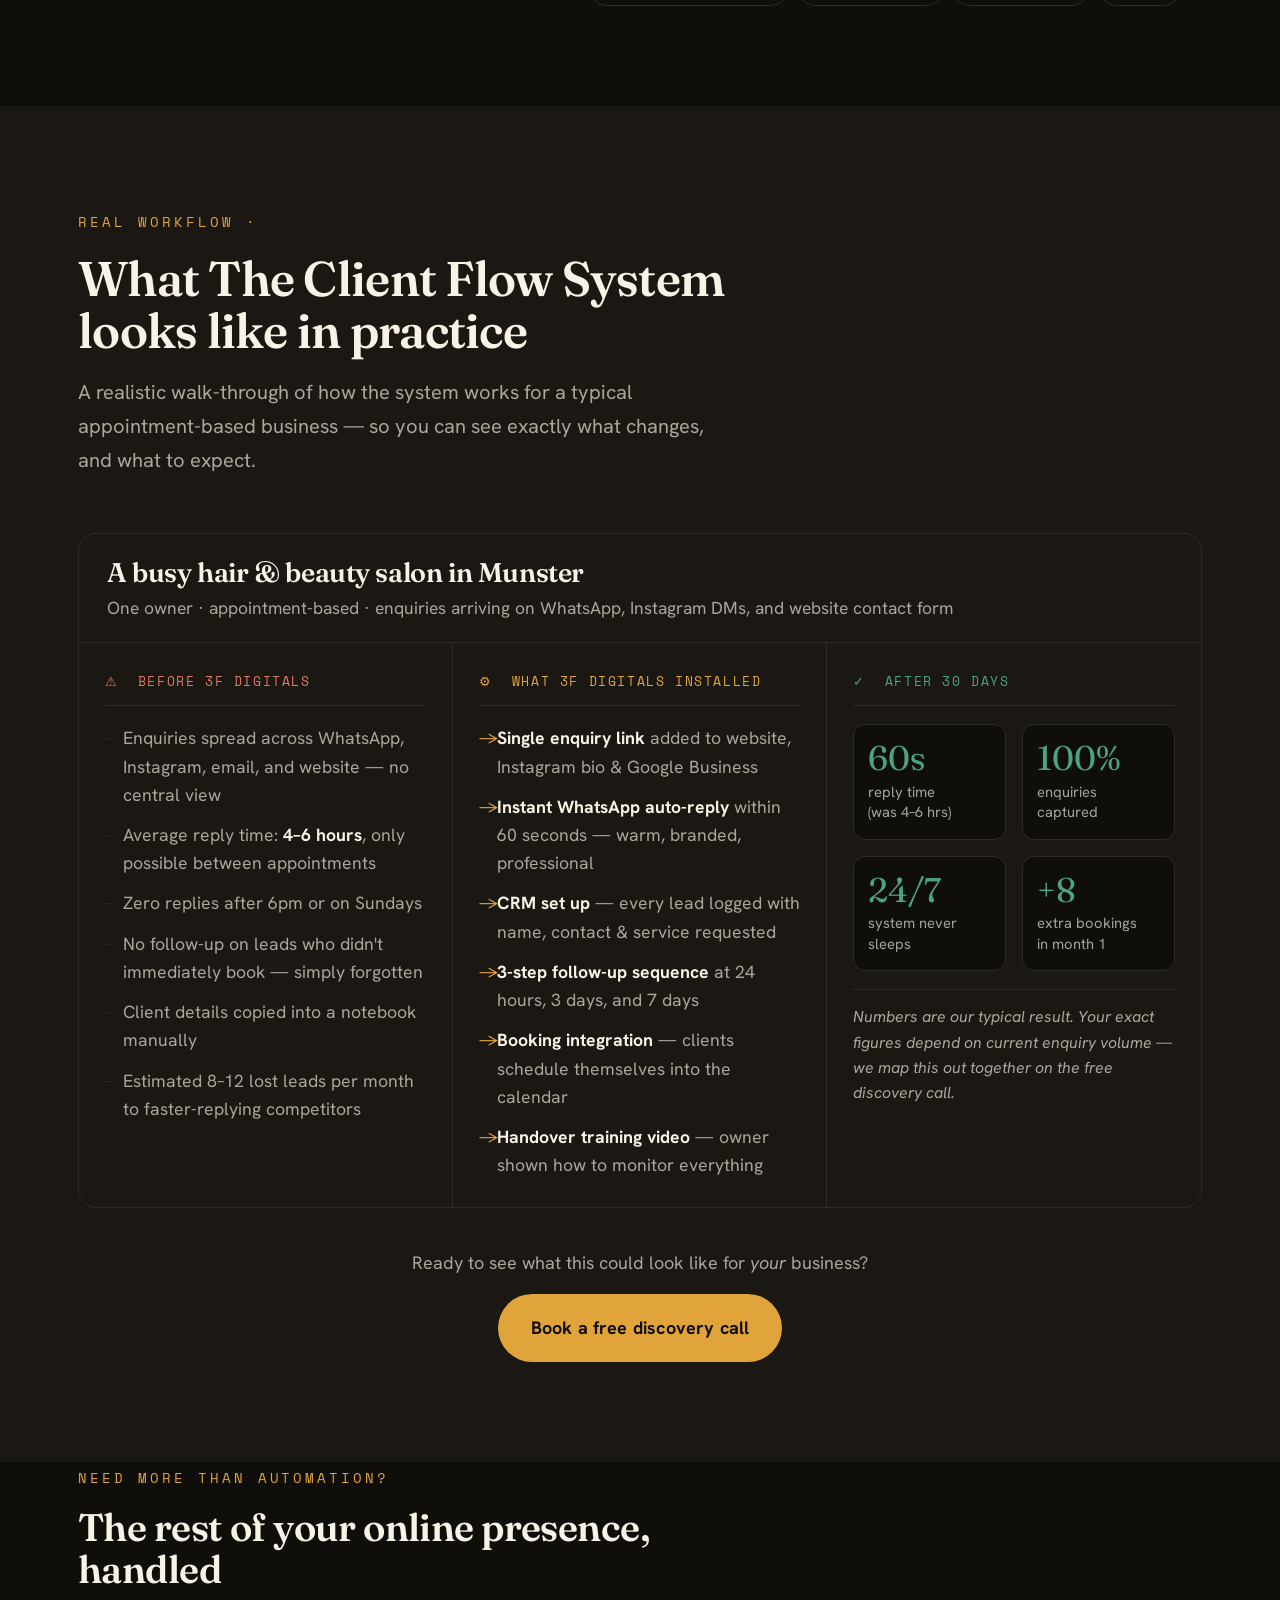
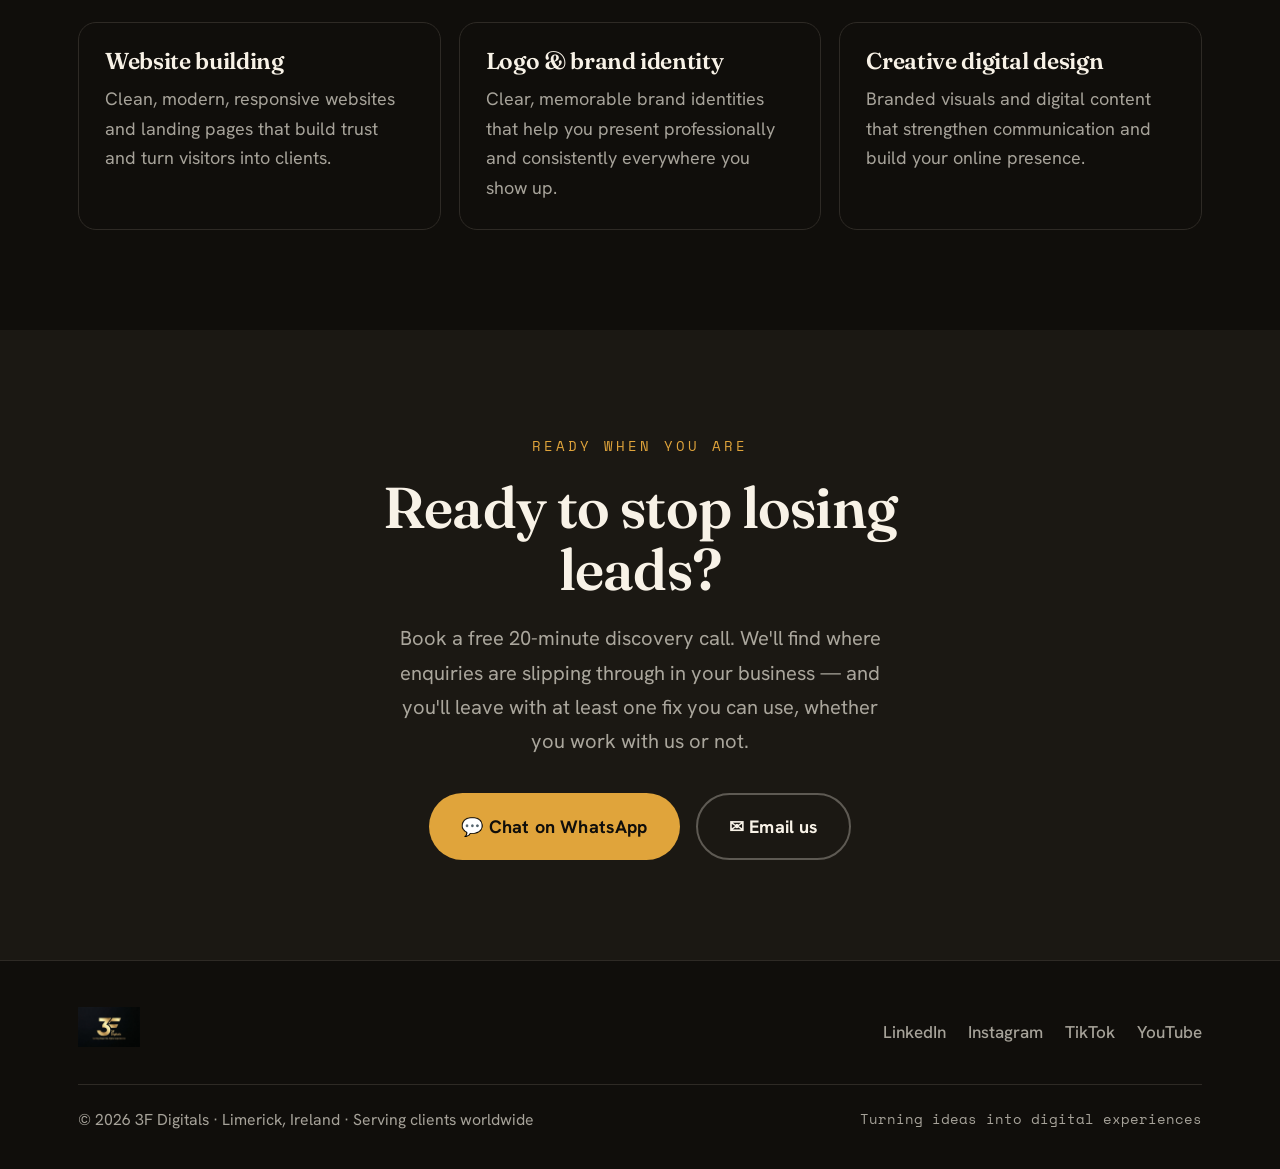
==== commit 32d235da: "update founder section" ====
--- a/index.html
+++ b/index.html
@@ -224,7 +224,7 @@
     <div class="about-copy reveal">
       <span class="eyebrow">Meet the founder</span>
       <h2>Certified expertise. Real results. No buzzwords.</h2>
-      <p>I'm <strong>Blessing Fortune Kwomo</strong> — a Certified Backend Software Engineer and Certified RPA (Robotic Process Automation) Developer, with a professional background spanning healthcare, AI, machine learning, and full-stack digital design.</p>
+      <p>I'm <strong>Blessing Fortune Kwomo</strong> — a Certified Backend Software Engineer and Certified RPA (Robotic Process Automation) Developer, with a professional background spanning healthcare, AI, machine learning, mechatronics and full-stack digital design.</p>
       <p>I don't just build things that look good. I build things that <em>work</em> — practical, reliable systems designed around how your business actually operates, explained in plain English, with zero jargon and zero fluff.</p>
       <p>3F Digitals exists for one reason: to give small businesses and startups the kind of powerful digital systems that big companies pay fortunes for — at a price and pace that actually makes sense for a founder.</p>
       <div class="about-tags">
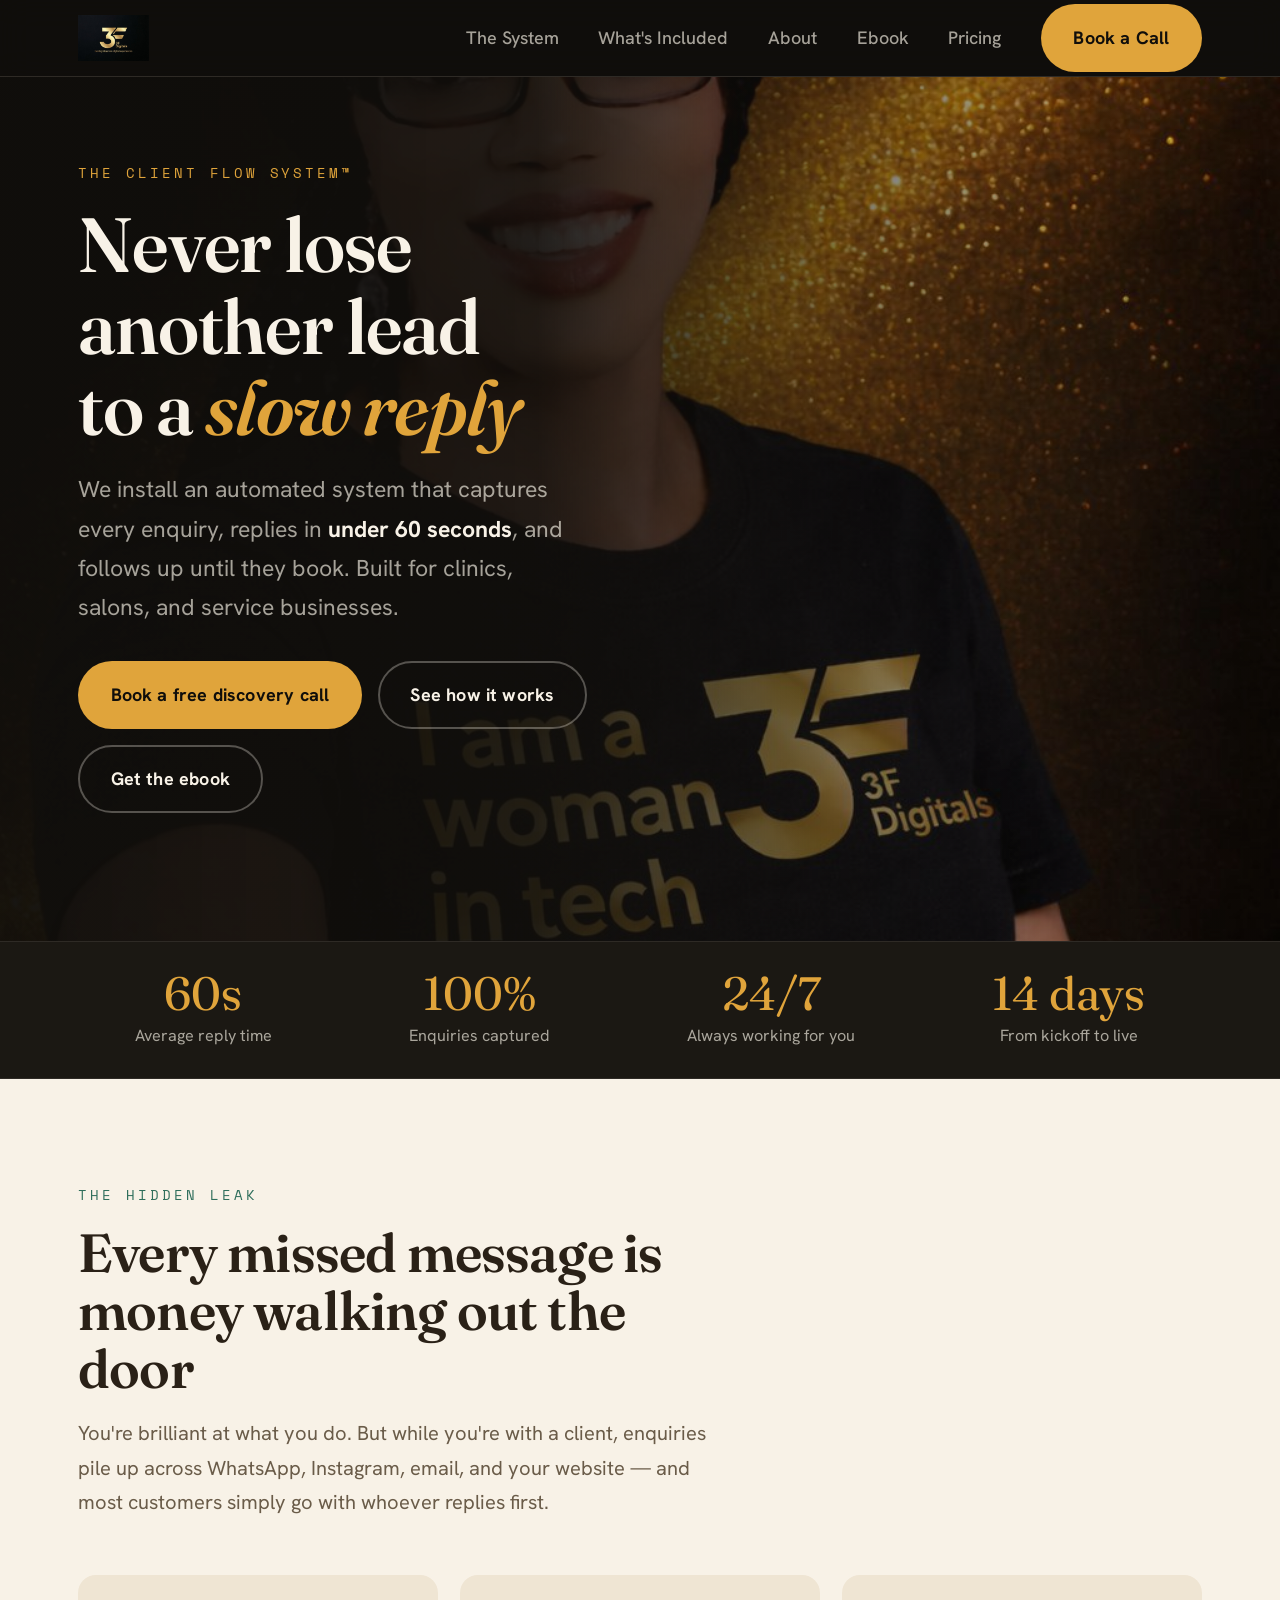
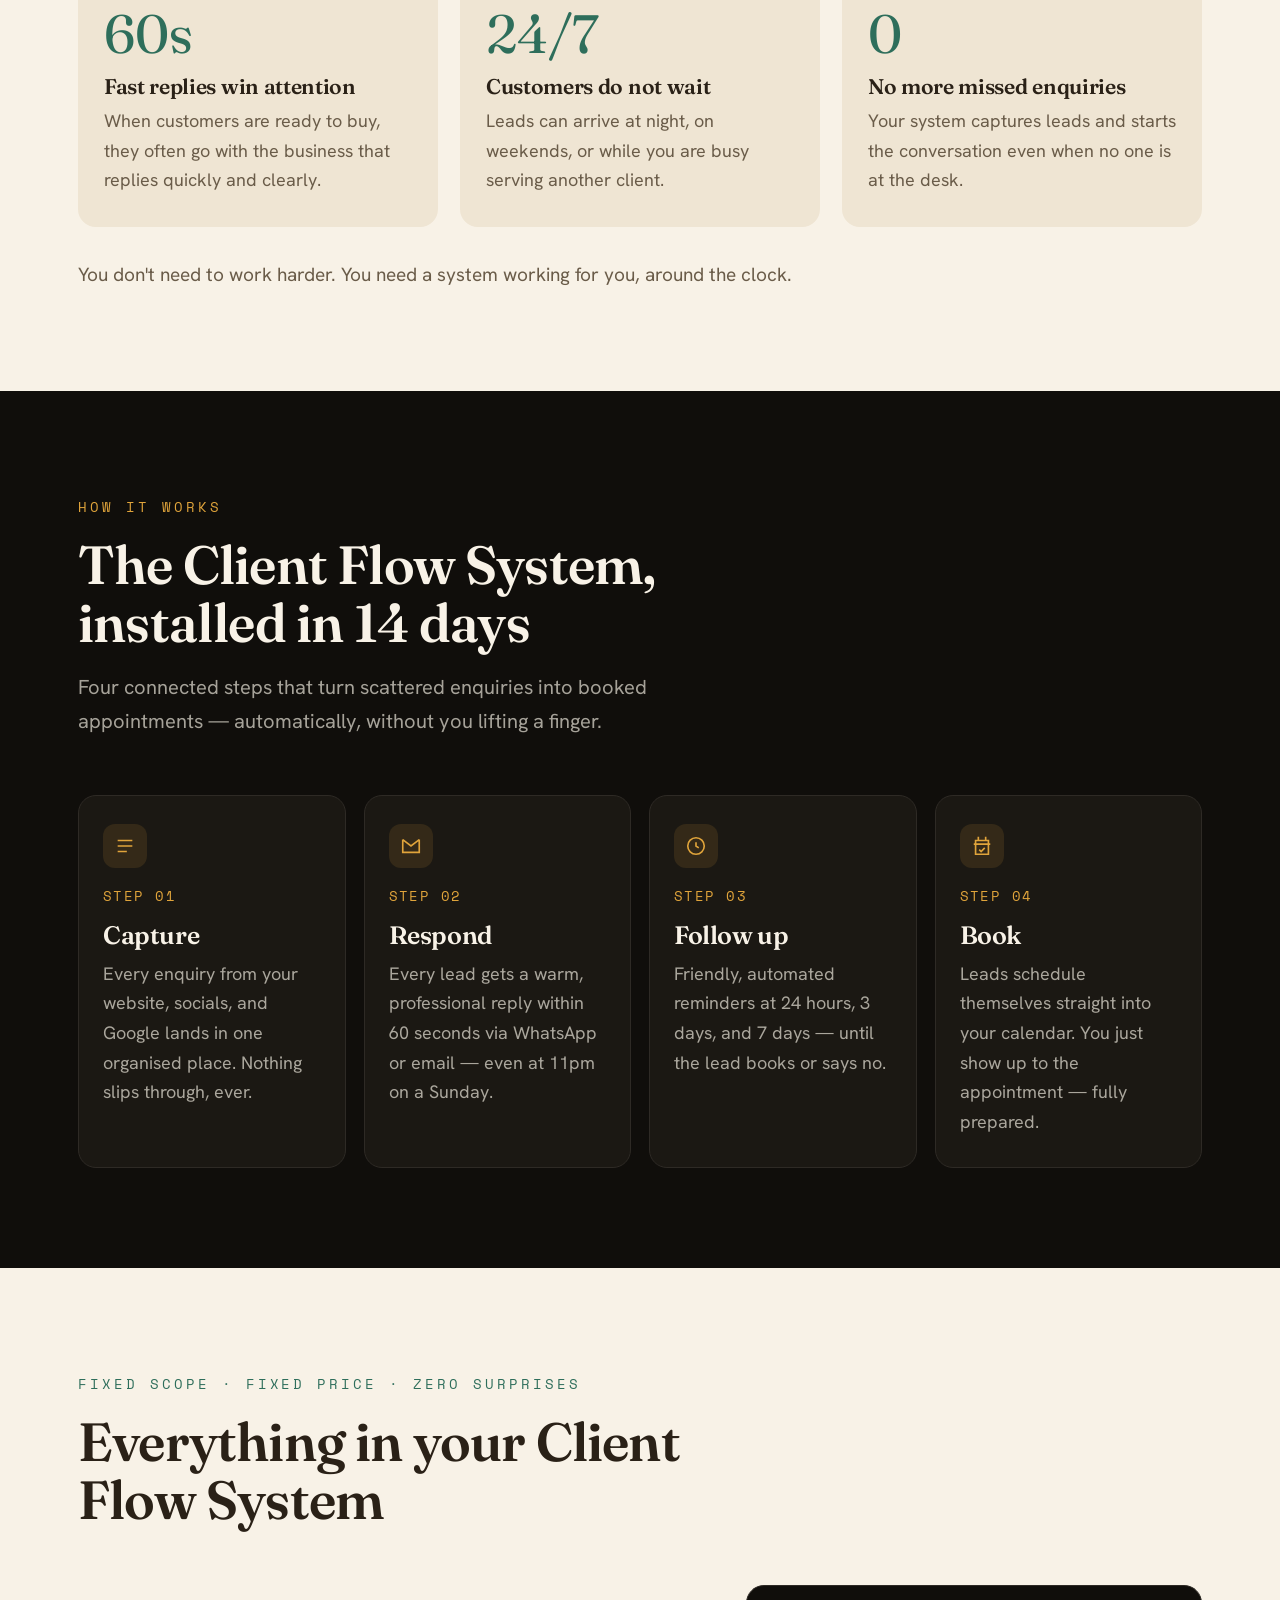
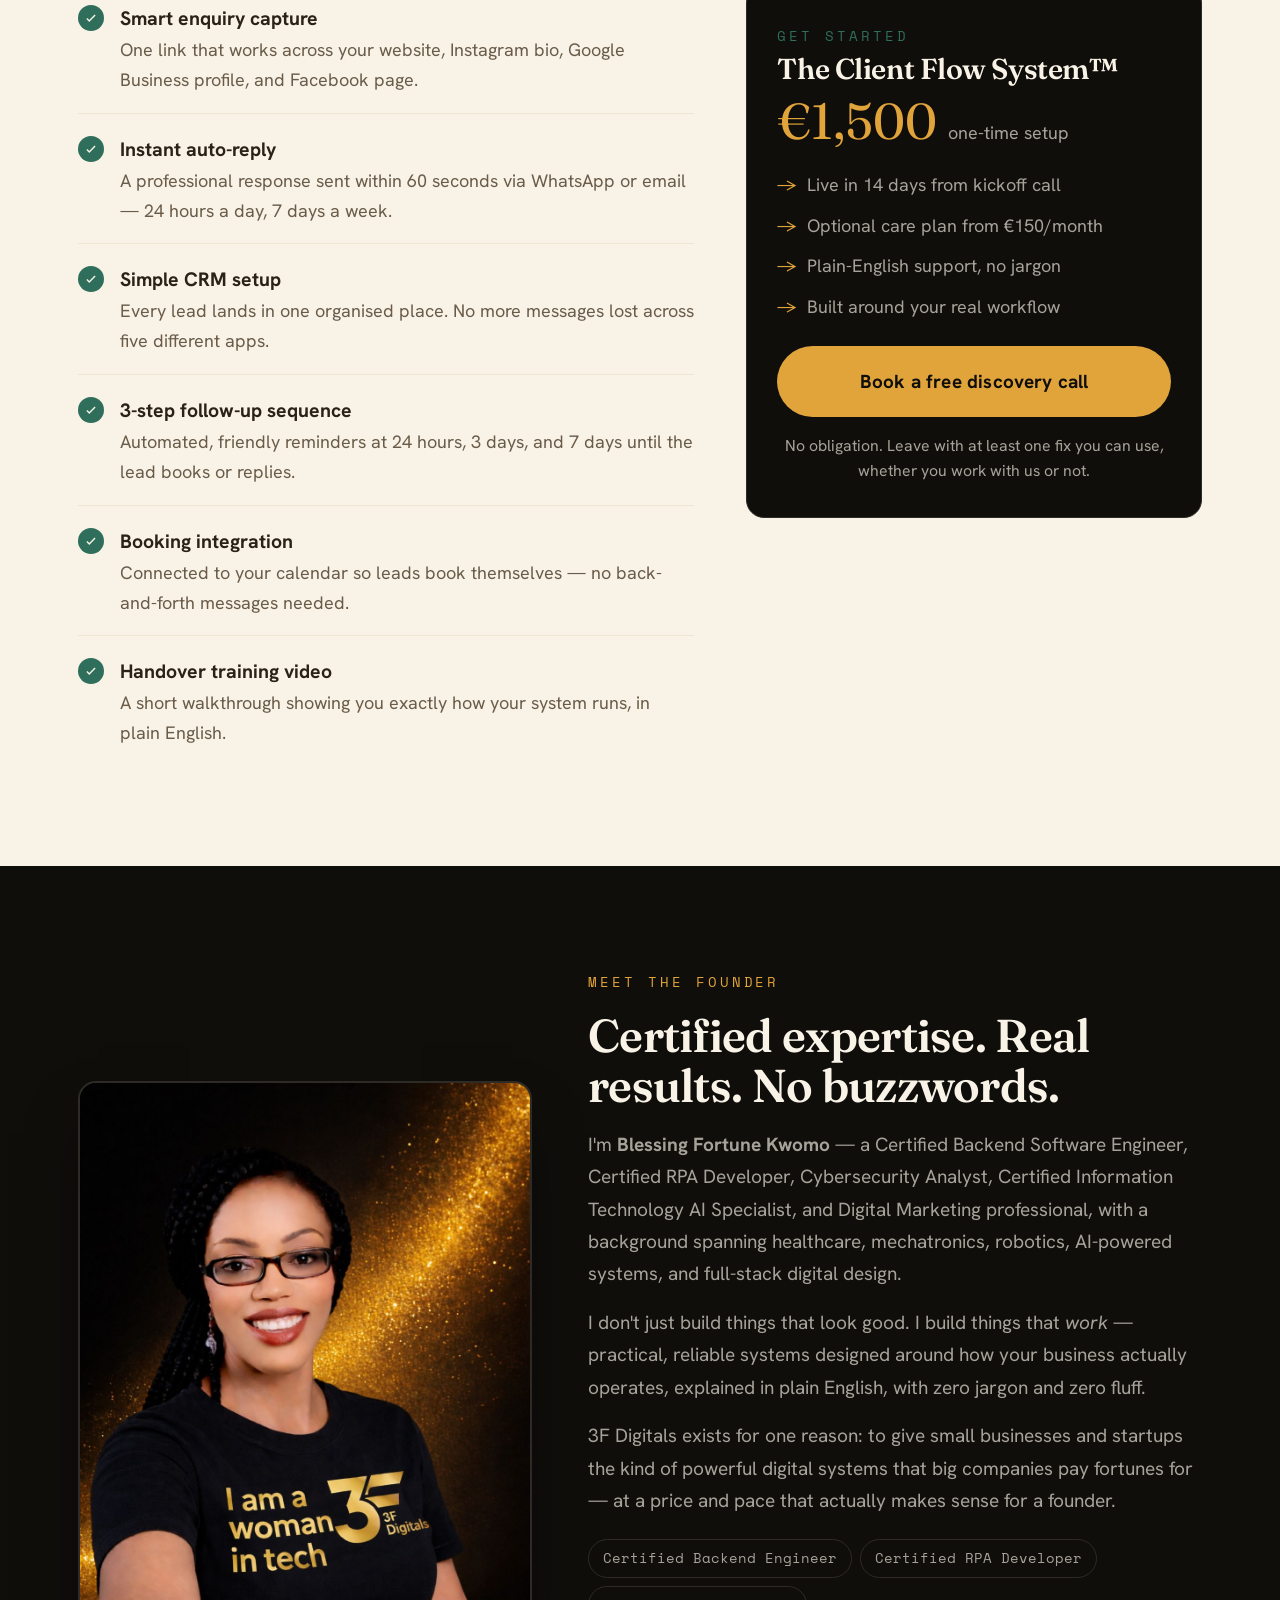
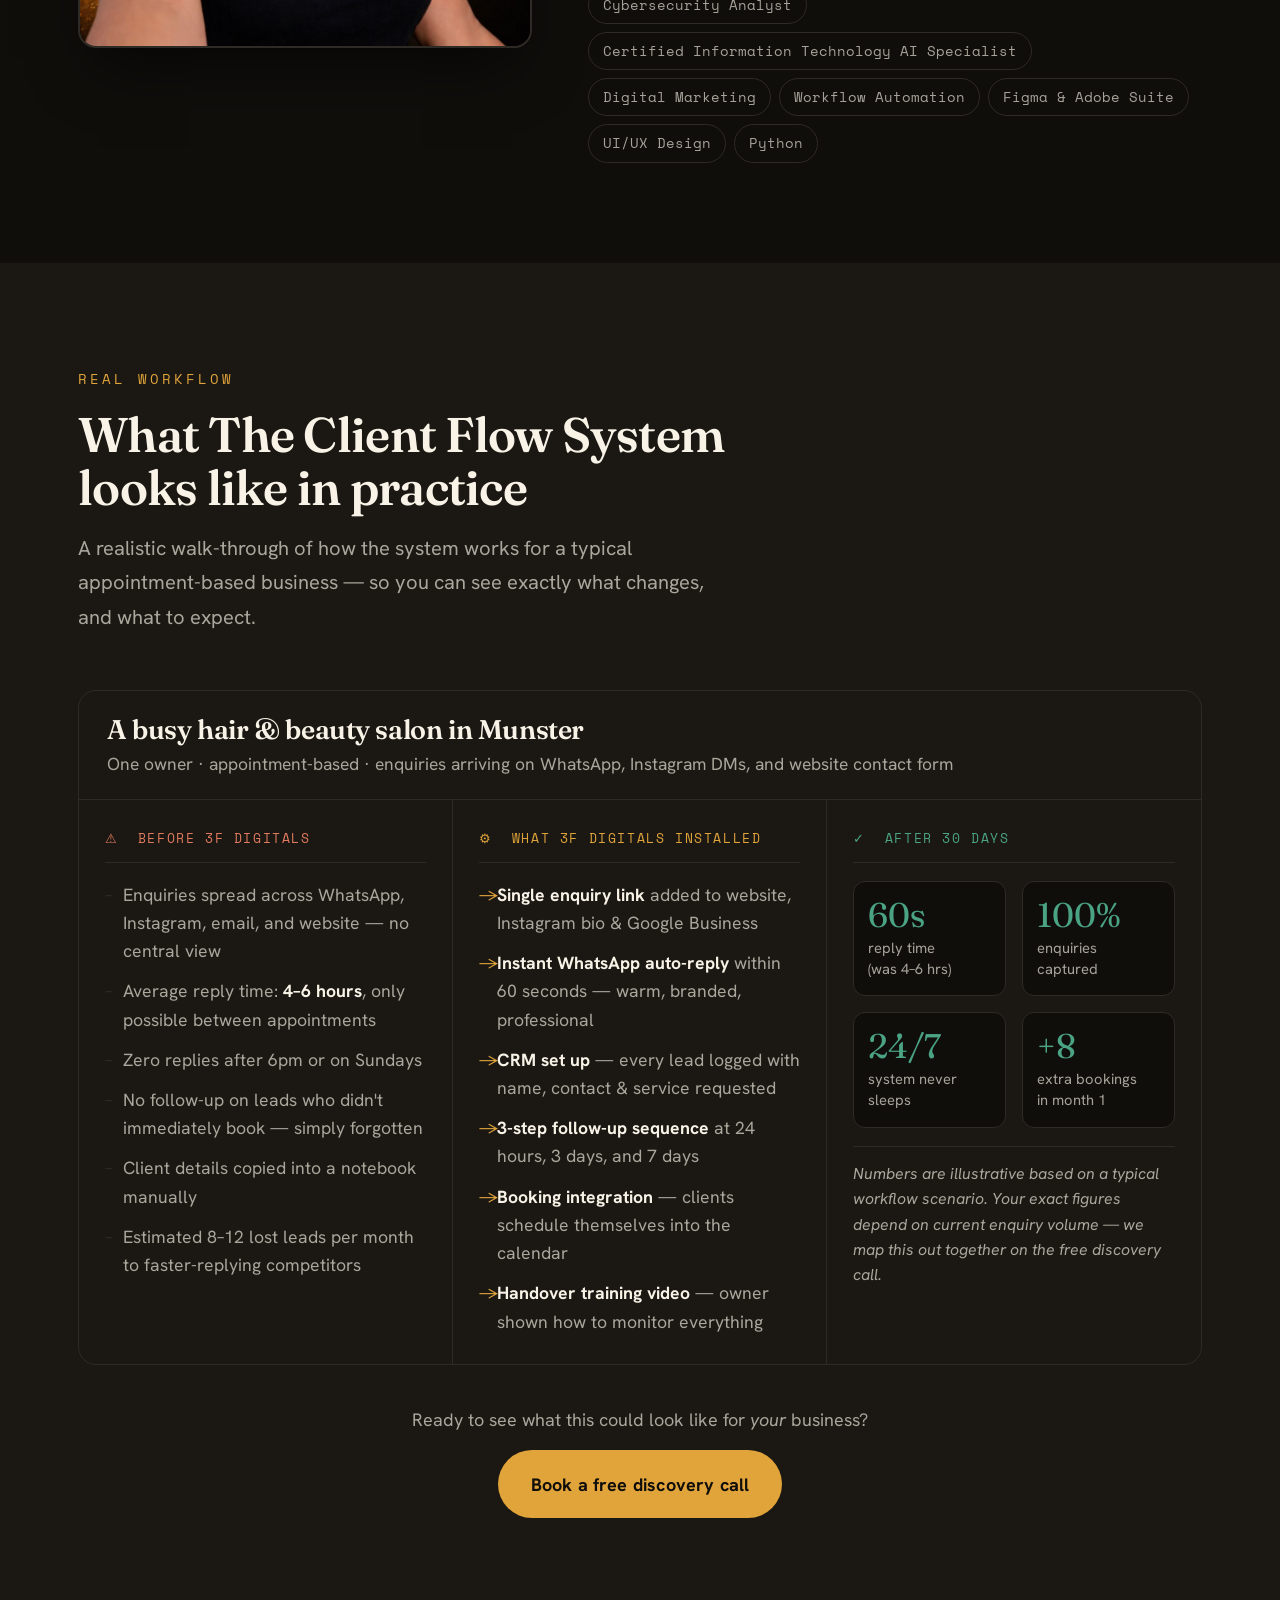
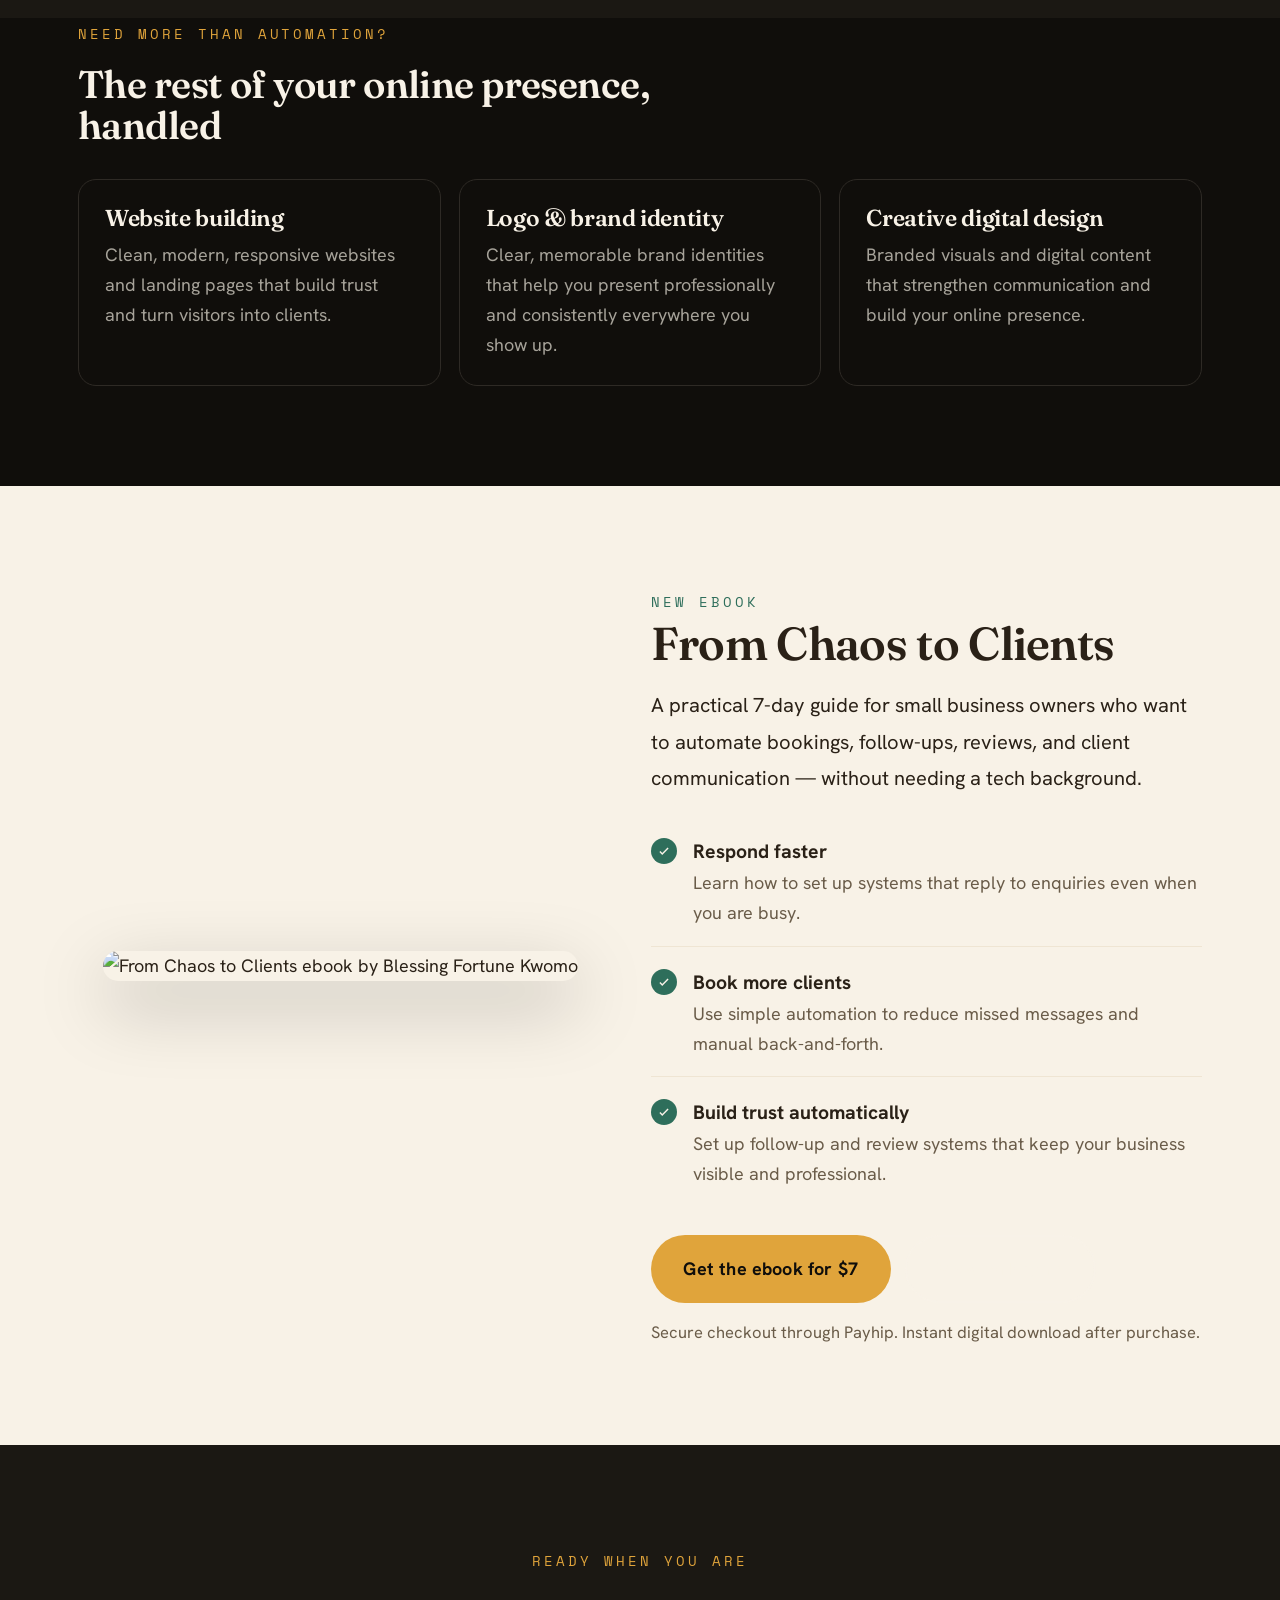
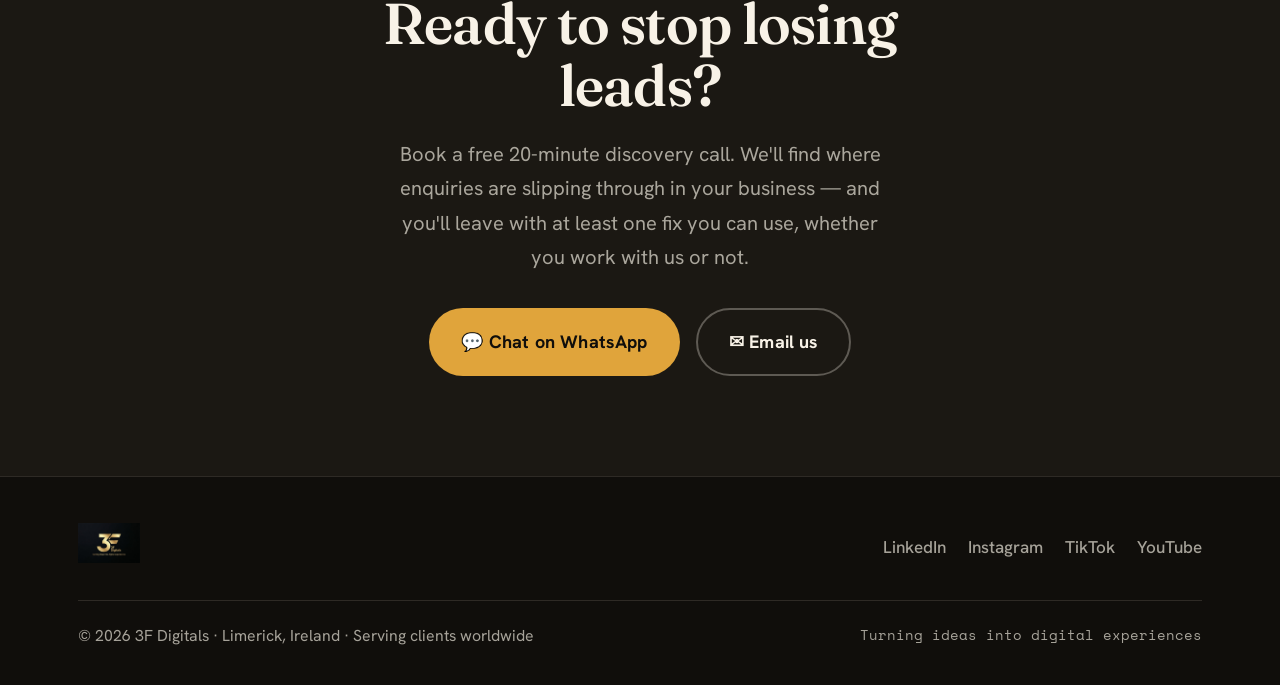
==== commit 36bb0879: "add payhip ebook link" ====
--- a/index.html
+++ b/index.html
@@ -27,6 +27,7 @@
       <a class="link" href="#system">The System</a>
       <a class="link" href="#included">What's Included</a>
       <a class="link" href="#about">About</a>
+      <a class="link" href="#ebook">Ebook</a>
       <a class="link" href="#pricing">Pricing</a>
       <a class="btn btn-primary" href="#contact">Book a Call</a>
     </nav>
@@ -52,6 +53,7 @@
       <div class="hero-cta reveal">
         <a class="btn btn-primary" href="#contact">Book a free discovery call</a>
         <a class="btn btn-ghost" href="#system">See how it works</a>
+        <a class="btn btn-ghost" href="#ebook">Get the ebook</a>
       </div>
       <div class="hero-trust reveal">
         <span class="dot-live"></span>
@@ -93,19 +95,19 @@
     </div>
     <div class="prob-grid">
       <div class="prob-card reveal">
-        <div class="big">78%</div>
-        <h3>Go with the first reply</h3>
-        <p>Most people book the business that responds first — not the best one. Speed wins the client, every time.</p>
+        <div class="big">60s</div>
+        <h3>Fast replies win attention</h3>
+        <p>When customers are ready to buy, they often go with the business that replies quickly and clearly.</p>
       </div>
       <div class="prob-card reveal">
-        <div class="big">5×</div>
-        <h3>Higher conversion in 5 minutes</h3>
-        <p>Leads contacted within five minutes convert far more often than those left waiting an hour or more.</p>
+        <div class="big">24/7</div>
+        <h3>Customers do not wait</h3>
+        <p>Leads can arrive at night, on weekends, or while you are busy serving another client.</p>
       </div>
       <div class="prob-card reveal">
         <div class="big">0</div>
-        <h3>Replies after hours</h3>
-        <p>Enquiries arrive evenings and weekends — exactly when no one is at the desk to answer them.</p>
+        <h3>No more missed enquiries</h3>
+        <p>Your system captures leads and starts the conversation even when no one is at the desk.</p>
       </div>
     </div>
     <p class="reveal" style="margin-top:32px; font-size:1.06rem; color:var(--brown-2);">
@@ -224,45 +226,40 @@
     <div class="about-copy reveal">
       <span class="eyebrow">Meet the founder</span>
       <h2>Certified expertise. Real results. No buzzwords.</h2>
-      <p>I'm <strong>Blessing Fortune Kwomo</strong> — a Certified Backend Software Engineer and Certified RPA (Robotic Process Automation) Developer, with a professional background spanning healthcare, AI, machine learning, mechatronics and full-stack digital design.</p>
+      <p>I'm <strong>Blessing Fortune Kwomo</strong> — a Certified Backend Software Engineer, Certified RPA Developer, Cybersecurity Analyst, Certified Information Technology AI Specialist, and Digital Marketing professional, with a background spanning healthcare, mechatronics, robotics, AI-powered systems, and full-stack digital design.</p>
       <p>I don't just build things that look good. I build things that <em>work</em> — practical, reliable systems designed around how your business actually operates, explained in plain English, with zero jargon and zero fluff.</p>
       <p>3F Digitals exists for one reason: to give small businesses and startups the kind of powerful digital systems that big companies pay fortunes for — at a price and pace that actually makes sense for a founder.</p>
       <div class="about-tags">
         <span>Certified Backend Engineer</span>
         <span>Certified RPA Developer</span>
-        <span>AI &amp; Machine Learning</span>
+        <span>Cybersecurity Analyst</span>
+        <span>Certified Information Technology AI Specialist</span>
+        <span>Digital Marketing</span>
         <span>Workflow Automation</span>
         <span>Figma &amp; Adobe Suite</span>
-        <span>Cybersecurity</span>
         <span>UI/UX Design</span>
         <span>Python</span>
       </div>
-      
-    </div>
-  </div>
-</section>
-
+    </div>
+  </div>
+</section>
 
 <!-- ===== EXAMPLE SCENARIO ===== -->
 <section class="section scenario-section">
   <div class="wrap">
     <div class="section-head reveal">
-      <span class="eyebrow">Real workflow · </span>
+      <span class="eyebrow">Real workflow</span>
       <h2 style="font-size: clamp(2rem, 3.8vw, 2.8rem);">What The Client Flow System looks like in practice</h2>
       <p>A realistic walk-through of how the system works for a typical appointment-based business — so you can see exactly what changes, and what to expect.</p>
     </div>
 
     <div class="scenario-card reveal">
-
-      
-
       <div class="scenario-intro">
         <h3>A busy hair &amp; beauty salon in Munster</h3>
         <p>One owner · appointment-based · enquiries arriving on WhatsApp, Instagram DMs, and website contact form</p>
       </div>
 
       <div class="scenario-grid">
-
         <div class="scenario-col col-before">
           <div class="col-label">⚠&nbsp; Before 3F Digitals</div>
           <ul class="scenario-list">
@@ -295,9 +292,8 @@
             <div class="s-stat"><span class="s-n">24/7</span><span class="s-l">system never<br>sleeps</span></div>
             <div class="s-stat"><span class="s-n">+8</span><span class="s-l">extra bookings<br>in month 1</span></div>
           </div>
-          <p class="scenario-note">Numbers are our typical result. Your exact figures depend on current enquiry volume — we map this out together on the free discovery call.</p>
-        </div>
-
+          <p class="scenario-note">Numbers are illustrative based on a typical workflow scenario. Your exact figures depend on current enquiry volume — we map this out together on the free discovery call.</p>
+        </div>
       </div>
     </div>
 
@@ -333,6 +329,69 @@
     </div>
   </div>
 </section>
+
+<!-- ===== EBOOK ===== -->
+<section class="section cream ebook-section" id="ebook">
+  <div class="wrap">
+    <div class="ebook-grid" style="display:grid;grid-template-columns:1fr 1.05fr;gap:48px;align-items:center;">
+      <div class="ebook-image reveal" style="text-align:center;">
+        <img src="images/from-chaos-to-clients-3d-book.png"
+             alt="From Chaos to Clients ebook by Blessing Fortune Kwomo"
+             style="width:100%;max-width:520px;border-radius:28px;box-shadow:0 24px 70px rgba(0,0,0,.25);" />
+      </div>
+
+      <div class="ebook-copy reveal">
+        <span class="eyebrow">New ebook</span>
+        <h2 style="font-size:clamp(2rem,3.6vw,3rem);margin-bottom:18px;">From Chaos to Clients</h2>
+        <p class="lead" style="font-size:1.12rem;line-height:1.8;margin-bottom:22px;">
+          A practical 7-day guide for small business owners who want to automate bookings,
+          follow-ups, reviews, and client communication — without needing a tech background.
+        </p>
+
+        <ul class="incl-list" style="margin:22px 0 28px 0;padding:0;">
+          <li>
+            <span class="check"><svg viewBox="0 0 24 24"><path d="M5 13l4 4L19 7"/></svg></span>
+            <div><strong>Respond faster</strong><span>Learn how to set up systems that reply to enquiries even when you are busy.</span></div>
+          </li>
+          <li>
+            <span class="check"><svg viewBox="0 0 24 24"><path d="M5 13l4 4L19 7"/></svg></span>
+            <div><strong>Book more clients</strong><span>Use simple automation to reduce missed messages and manual back-and-forth.</span></div>
+          </li>
+          <li>
+            <span class="check"><svg viewBox="0 0 24 24"><path d="M5 13l4 4L19 7"/></svg></span>
+            <div><strong>Build trust automatically</strong><span>Set up follow-up and review systems that keep your business visible and professional.</span></div>
+          </li>
+        </ul>
+
+        <div style="display:flex;gap:14px;flex-wrap:wrap;align-items:center;">
+          <a class="btn btn-primary" href="https://payhip.com/b/NtnIP" target="_blank" rel="noopener">
+            Get the ebook for $7
+          </a>
+          <a class="btn btn-ghost" href="https://payhip.com/b/NtnIP" target="_blank" rel="noopener">
+            View on Payhip
+          </a>
+        </div>
+
+        <p style="margin-top:16px;font-size:.92rem;color:var(--brown-2);line-height:1.6;">
+          Secure checkout through Payhip. Instant digital download after purchase.
+        </p>
+      </div>
+    </div>
+  </div>
+</section>
+
+<style>
+  @media (max-width: 860px) {
+    .ebook-grid {
+      grid-template-columns: 1fr !important;
+      gap: 32px !important;
+    }
+
+    .ebook-copy {
+      text-align: left;
+    }
+  }
+</style>
 
 <!-- ===== FINAL CTA ===== -->
 <section class="cta-final" id="contact">
@@ -376,34 +435,60 @@
   </div>
 </footer>
 
-  <!-- Crisp Live Chat Widget -->
-  <script type="text/javascript">
-    window.$crisp=[];
-    window.CRISP_WEBSITE_ID="db3f6d80-dc46-4cf2-9e59-24aa71486f26";
-    window.$crisp.push(["config", "container:index", [1]]);
-    window.$crisp.push(["config", "position:reverse", [false]]);
-    window.$crisp.push(["config", "hide:vacation", [false]]);
-    (function(){
-      var d=document;
-      var s=d.createElement("script");
-      s.src="https://client.crisp.chat/l.js";
-      s.async=1;
-      d.getElementsByTagName("head")[0].appendChild(s);
-    })();
-  </script>
-  <style>
-    /* Force Crisp to stay as floating widget, hide expand button */
-    .crisp-client .cc-tlyw[data-full-view="true"] { display: none !important; }
-    .crisp-client a[data-id="open-expand"] { display: none !important; }
-    /* Fix chat widget width */
-    .crisp-client .cc-tlyw { width: 380px !important; max-width: 380px !important; }
-    .crisp-client .cc-kxkl { width: 380px !important; max-width: 380px !important; }
-    .crisp-client iframe { width: 380px !important; max-width: 380px !important; }
-    @media (max-width: 480px) {
-      .crisp-client .cc-tlyw { width: 100vw !important; max-width: 100vw !important; }
-      .crisp-client .cc-kxkl { width: 100vw !important; max-width: 100vw !important; }
+<!-- Crisp Live Chat Widget -->
+<script type="text/javascript">
+  window.$crisp = [];
+  window.CRISP_WEBSITE_ID = "db3f6d80-dc46-4cf2-9e59-24aa71486f26";
+  window.$crisp.push(["config", "container:index", [1]]);
+  window.$crisp.push(["config", "position:reverse", [false]]);
+  window.$crisp.push(["config", "hide:vacation", [false]]);
+  (function(){
+    var d = document;
+    var s = d.createElement("script");
+    s.src = "https://client.crisp.chat/l.js";
+    s.async = 1;
+    d.getElementsByTagName("head")[0].appendChild(s);
+  })();
+</script>
+
+<style>
+  /* Force Crisp to stay as floating widget, hide expand button */
+  .crisp-client .cc-tlyw[data-full-view="true"] {
+    display: none !important;
+  }
+
+  .crisp-client a[data-id="open-expand"] {
+    display: none !important;
+  }
+
+  /* Fix chat widget width */
+  .crisp-client .cc-tlyw {
+    width: 380px !important;
+    max-width: 380px !important;
+  }
+
+  .crisp-client .cc-kxkl {
+    width: 380px !important;
+    max-width: 380px !important;
+  }
+
+  .crisp-client iframe {
+    width: 380px !important;
+    max-width: 380px !important;
+  }
+
+  @media (max-width: 480px) {
+    .crisp-client .cc-tlyw {
+      width: 100vw !important;
+      max-width: 100vw !important;
     }
-  </style>
+
+    .crisp-client .cc-kxkl {
+      width: 100vw !important;
+      max-width: 100vw !important;
+    }
+  }
+</style>
 
 <script src="script.js"></script>
 </body>
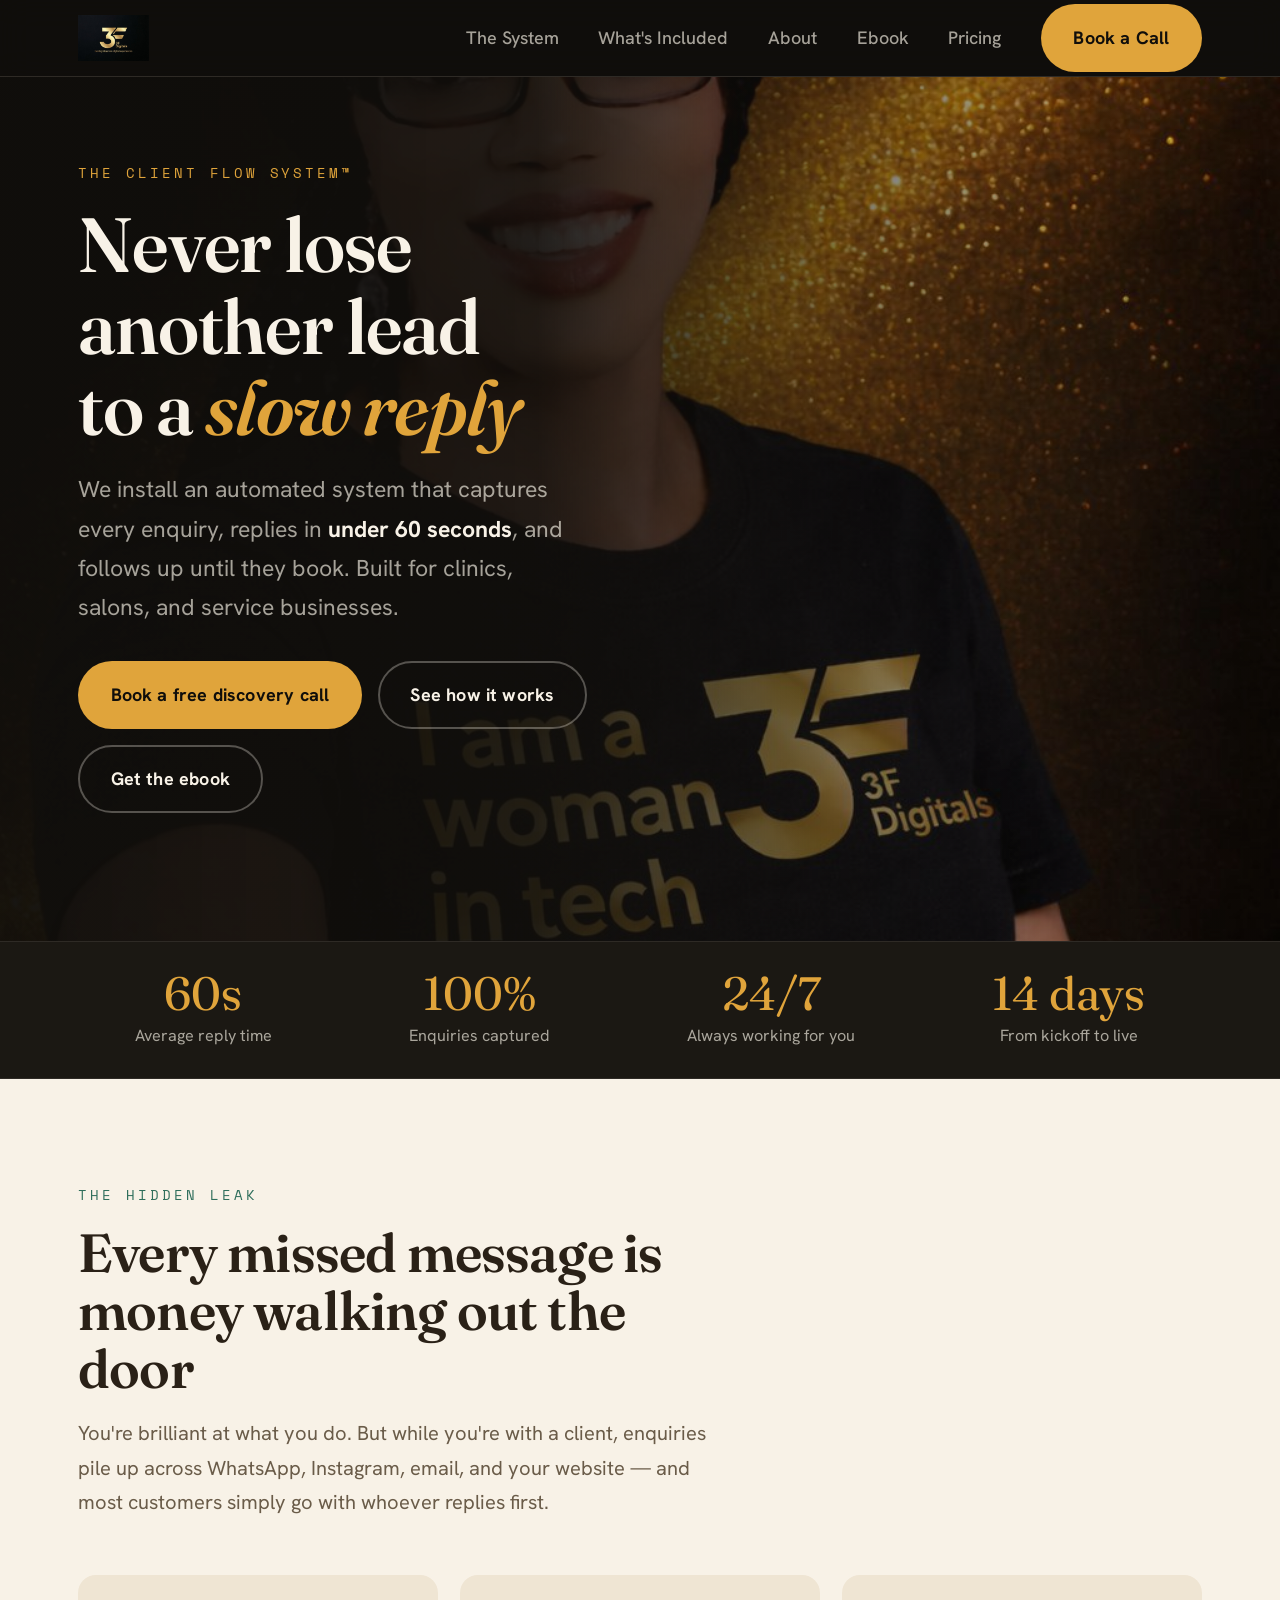
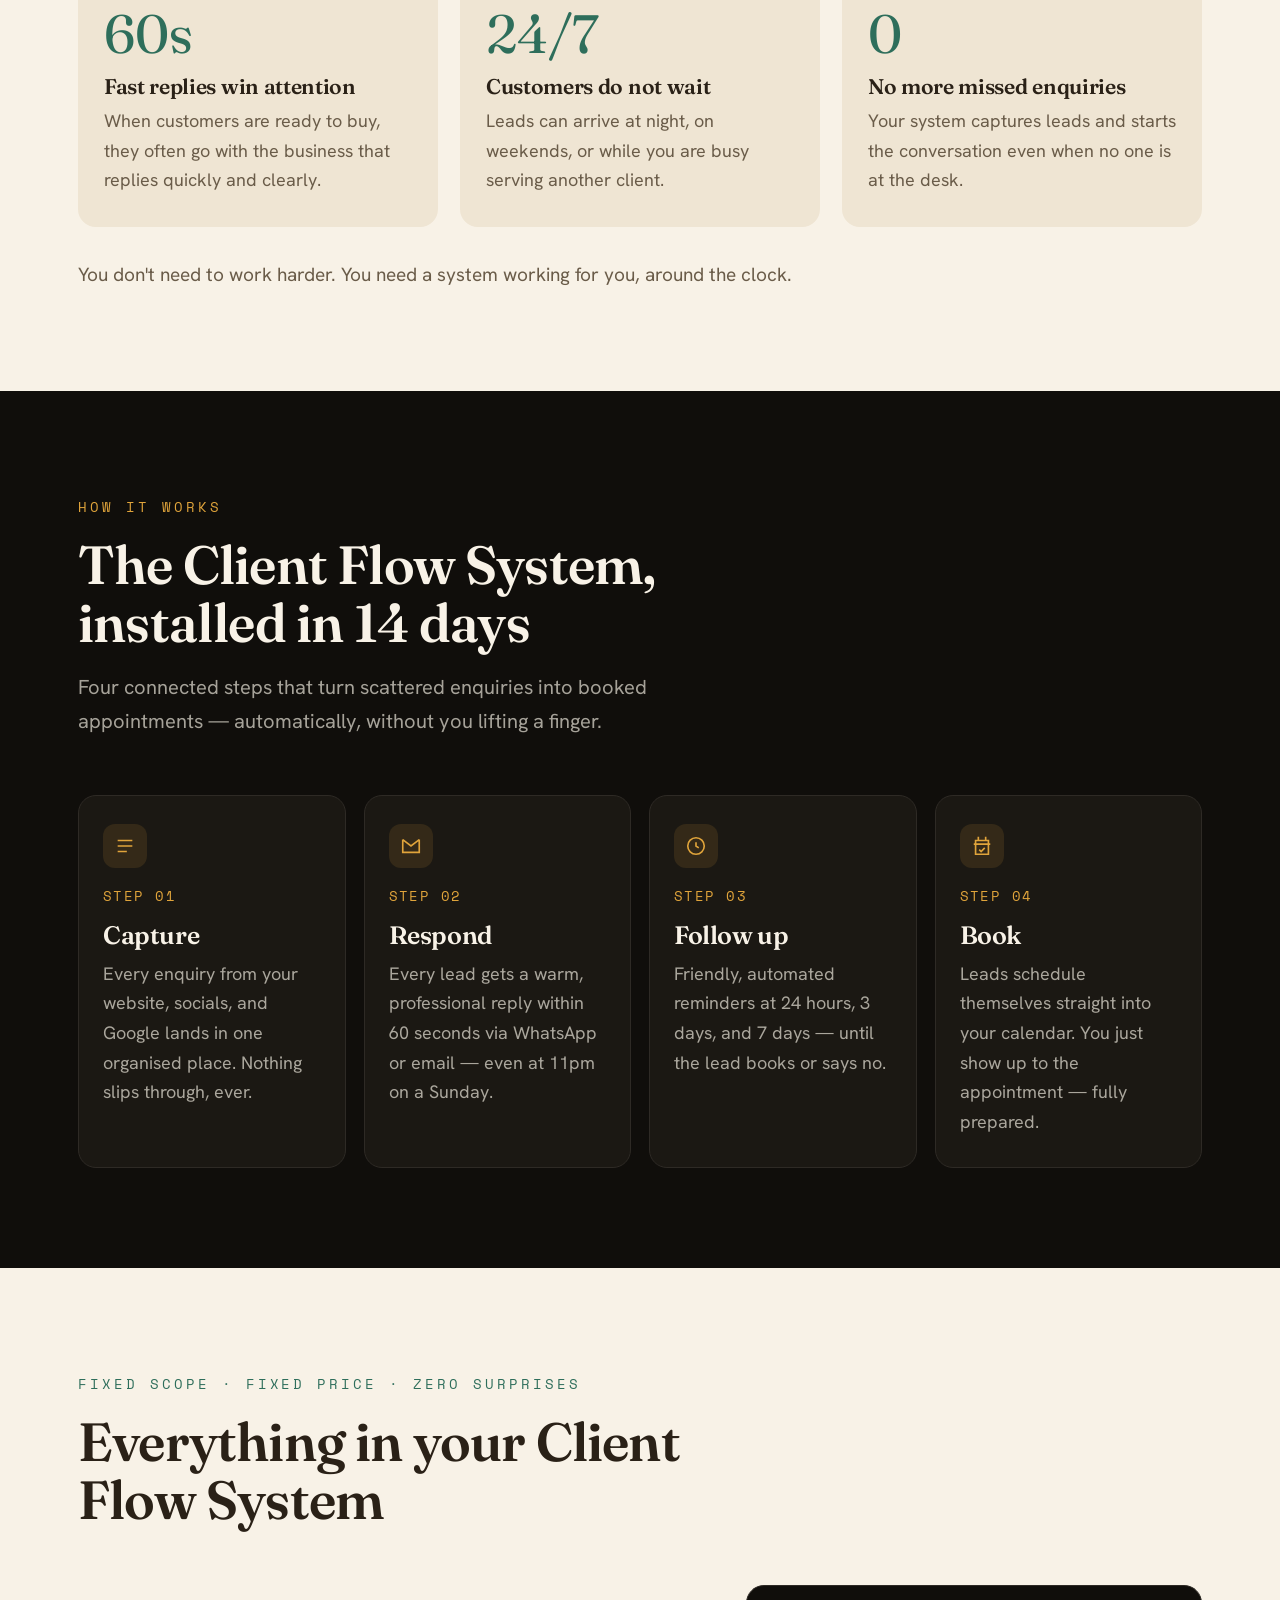
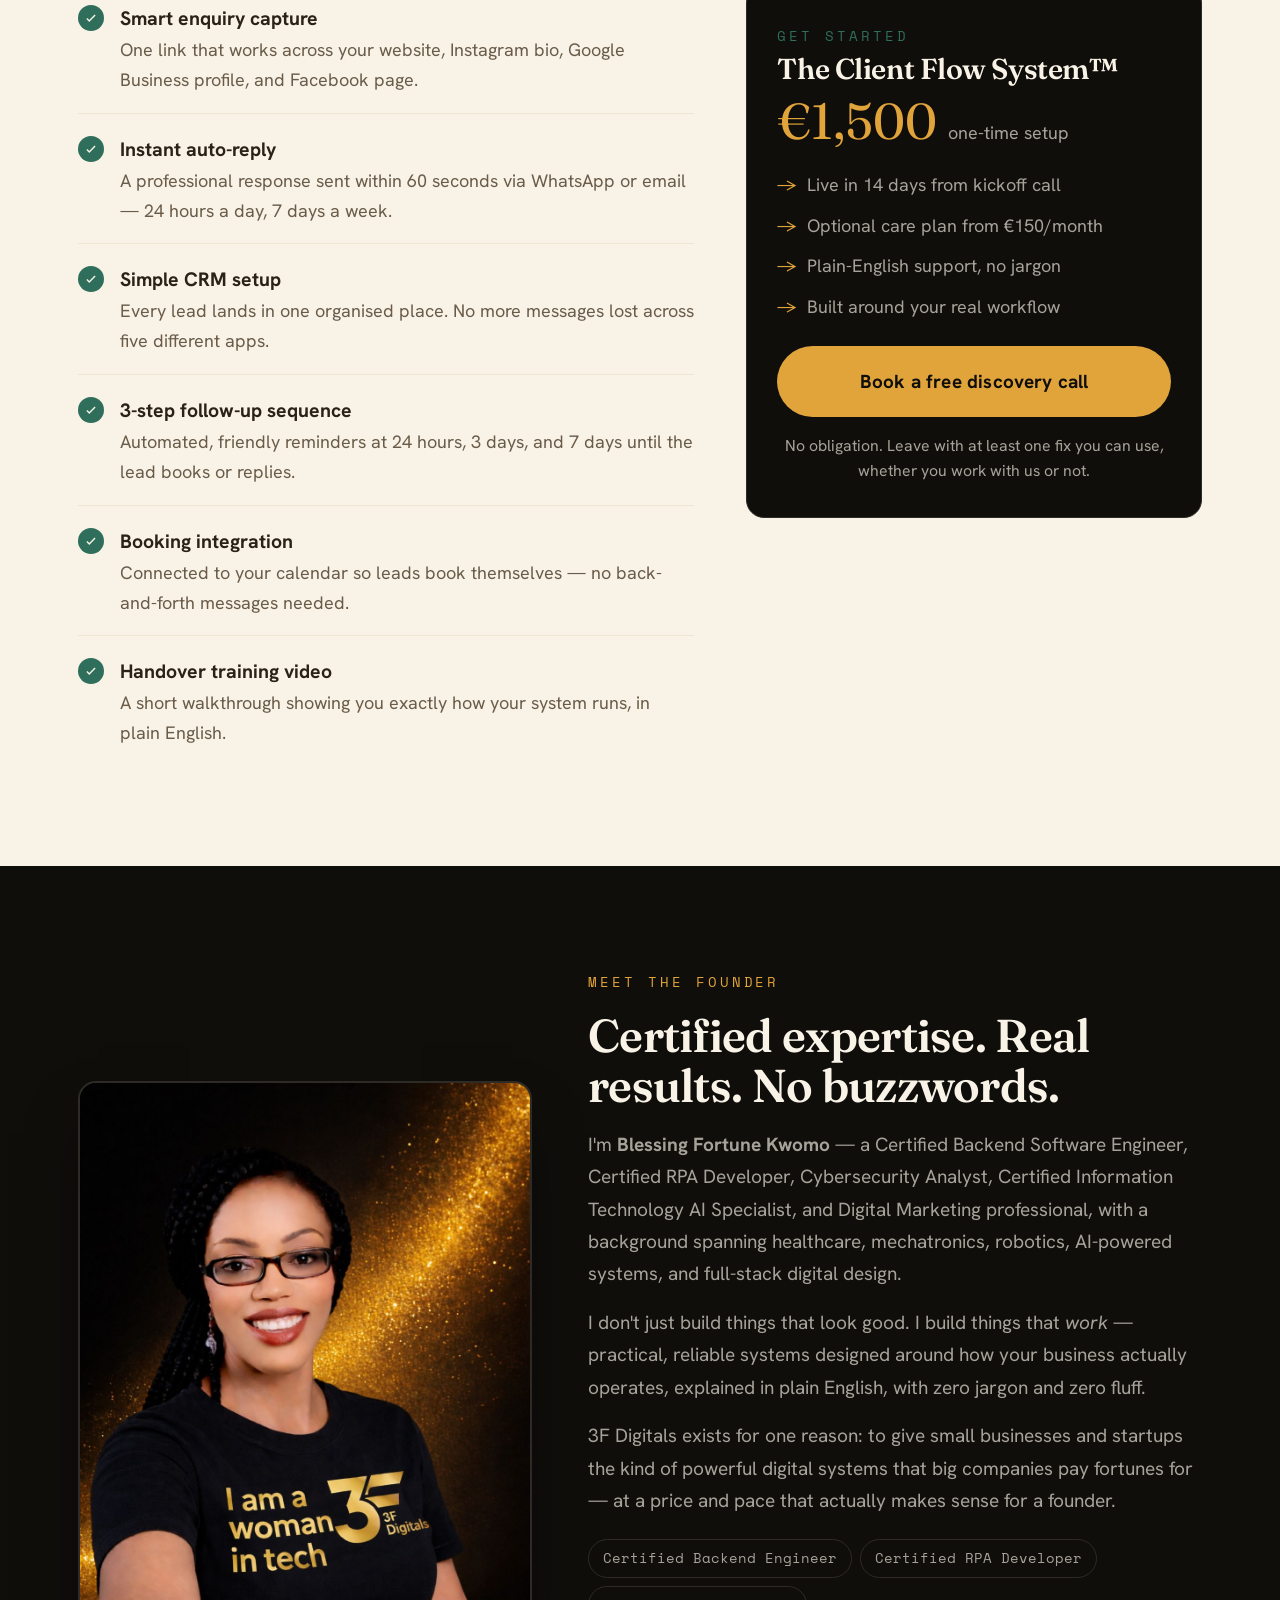
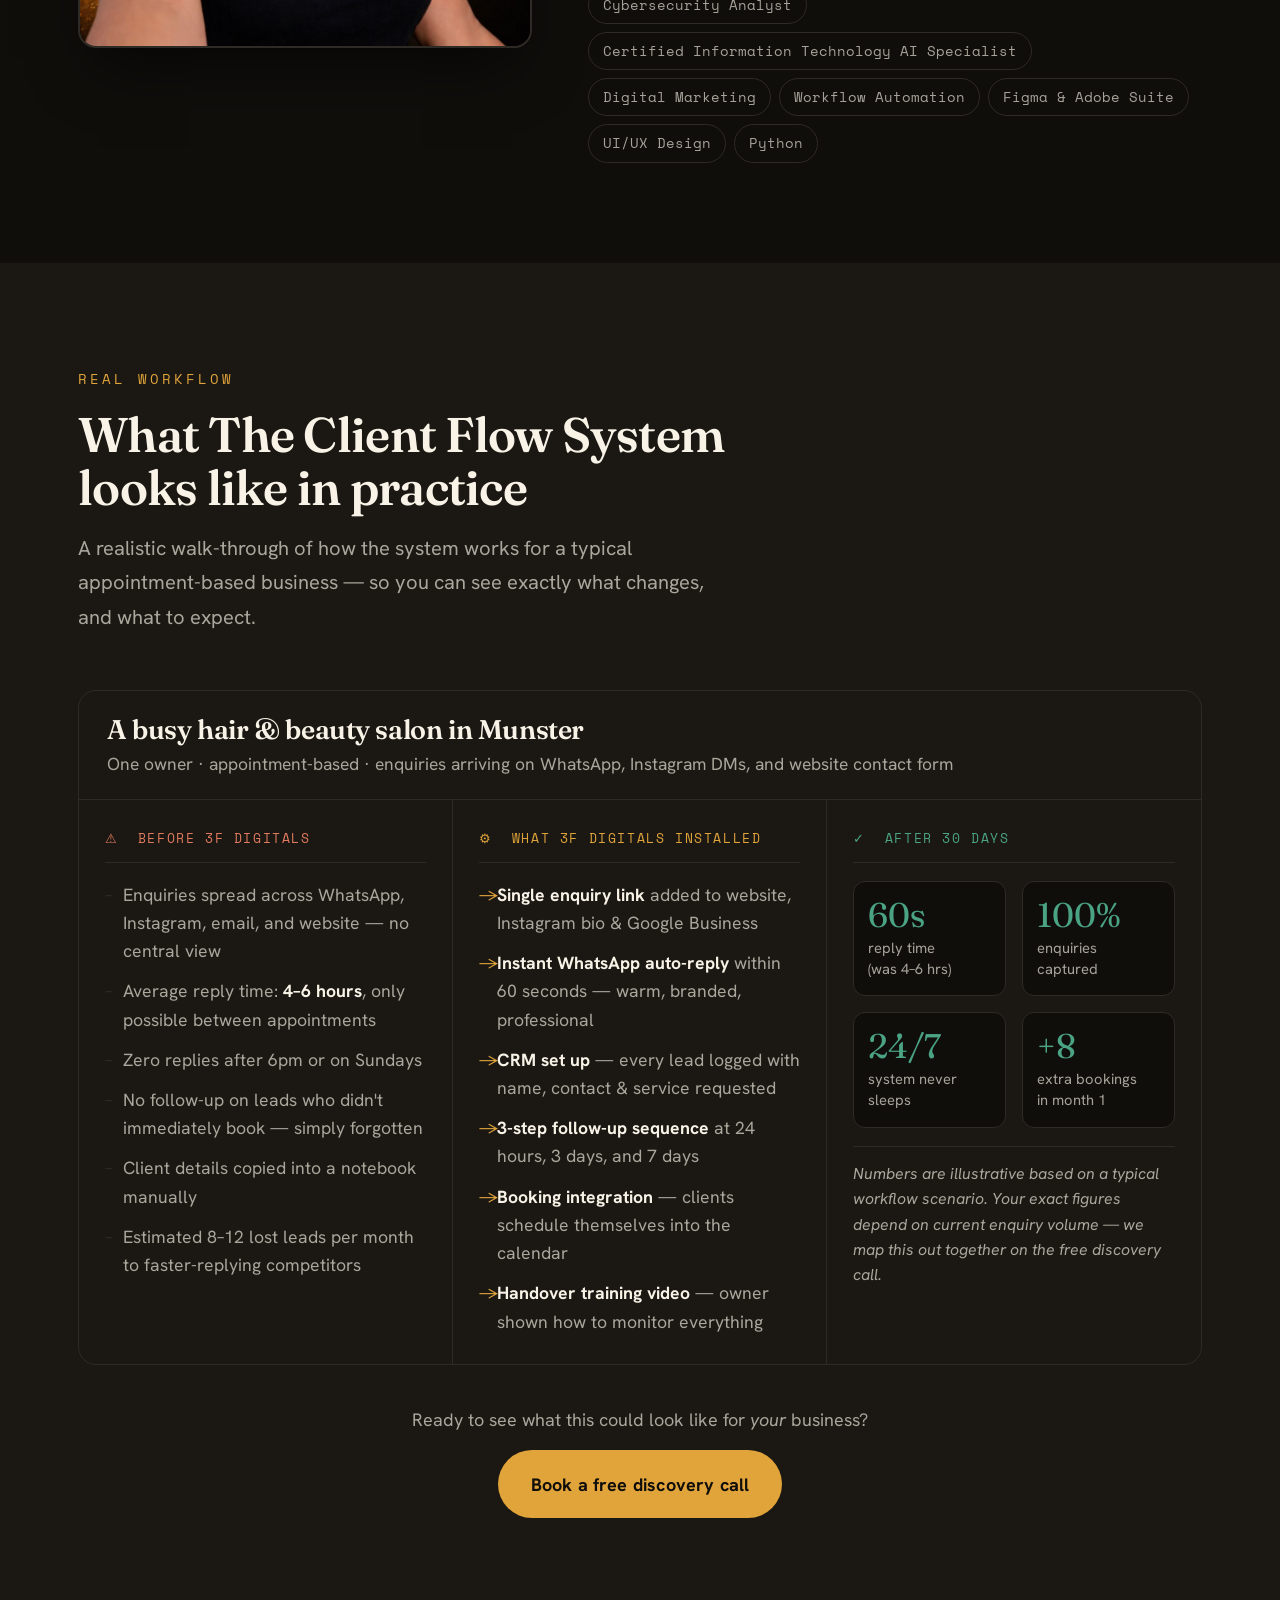
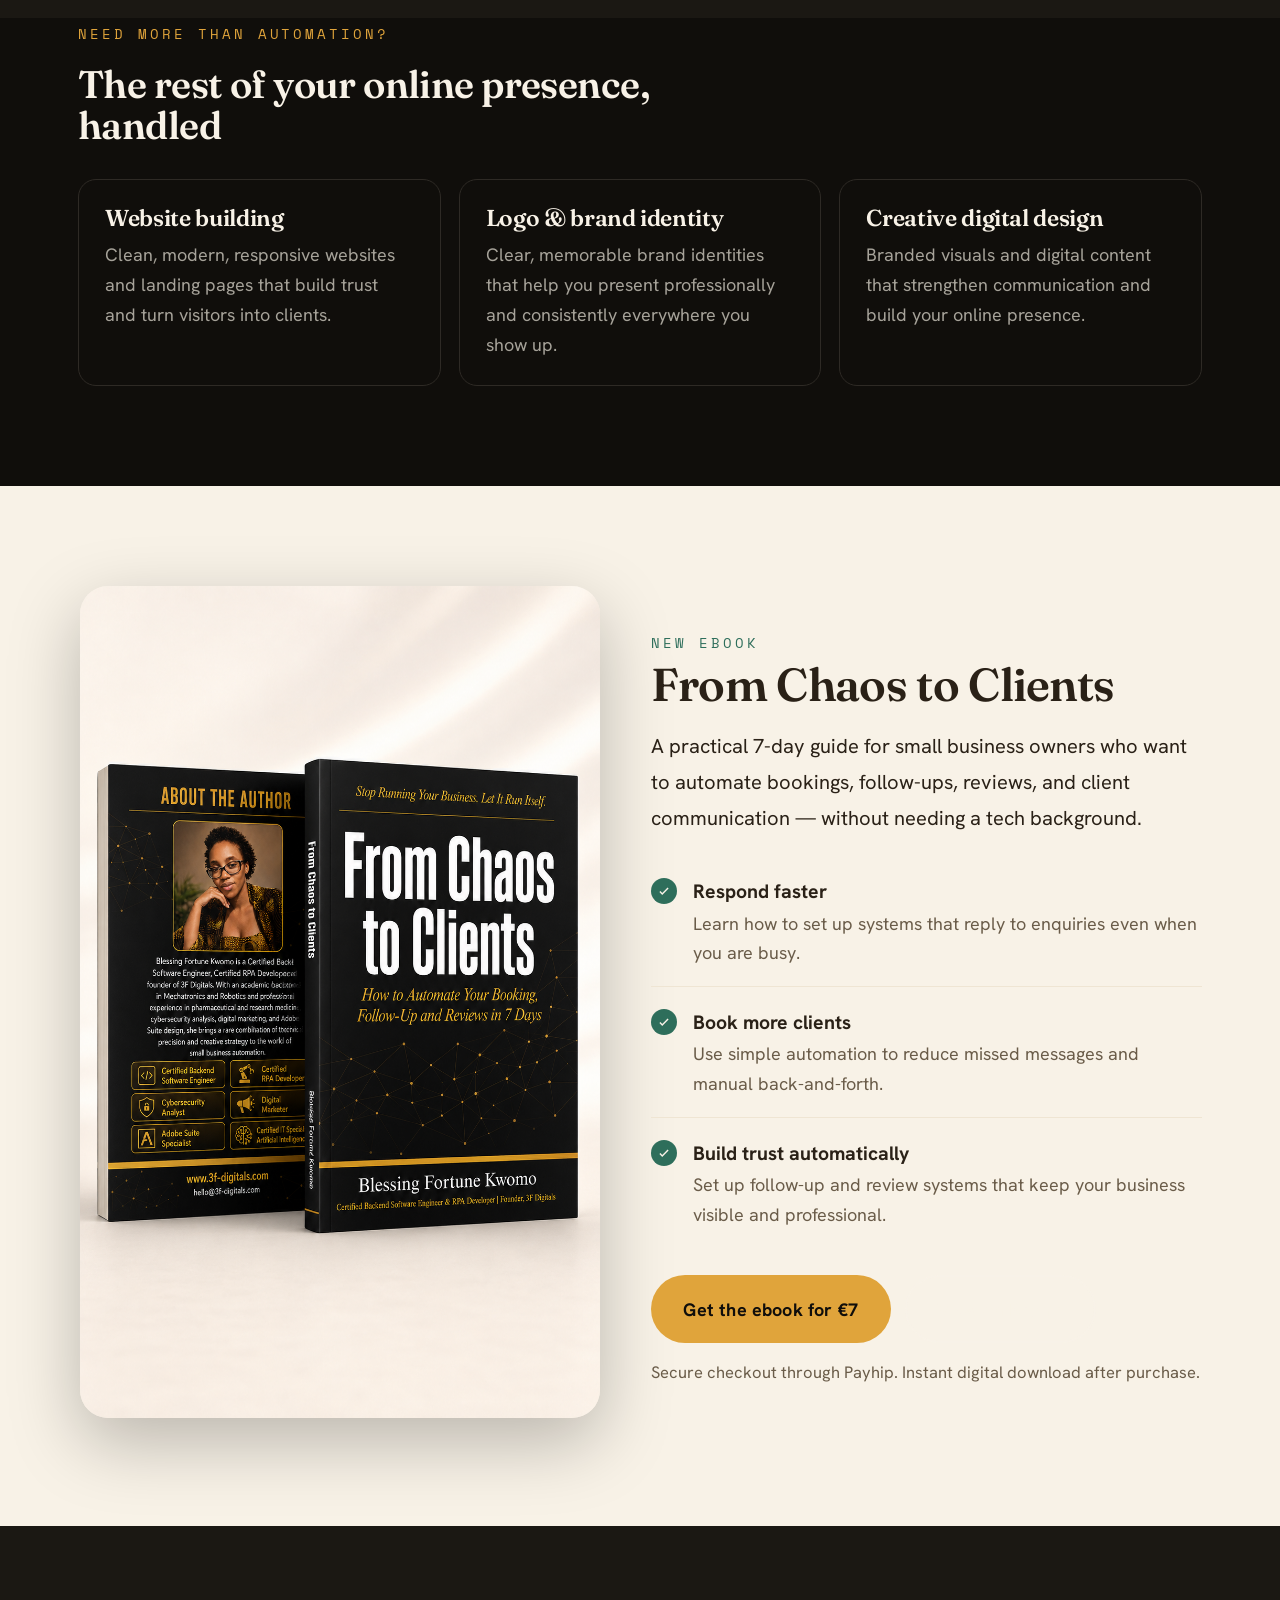
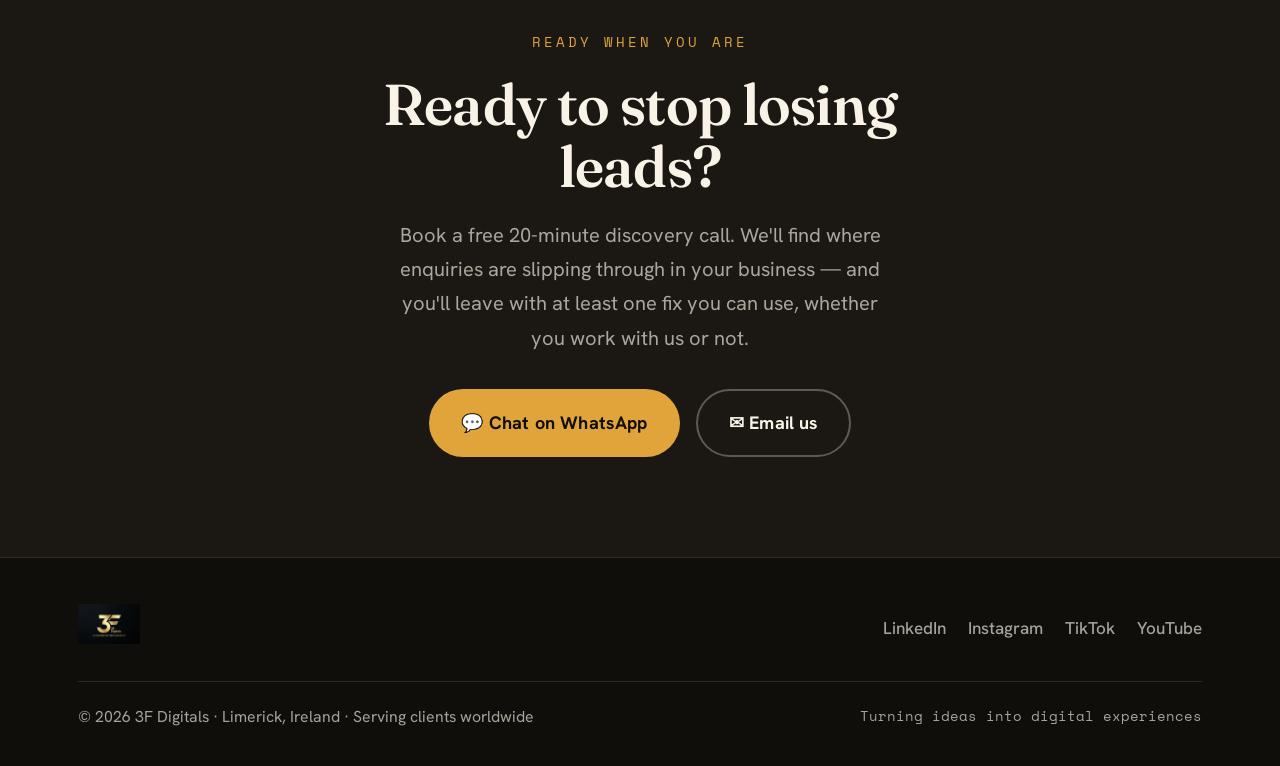
==== commit 7d9feab9: "update the euro symbol" ====
--- a/index.html
+++ b/index.html
@@ -365,7 +365,7 @@
 
         <div style="display:flex;gap:14px;flex-wrap:wrap;align-items:center;">
           <a class="btn btn-primary" href="https://payhip.com/b/NtnIP" target="_blank" rel="noopener">
-            Get the ebook for $7
+            Get the ebook for €7
           </a>
           <a class="btn btn-ghost" href="https://payhip.com/b/NtnIP" target="_blank" rel="noopener">
             View on Payhip
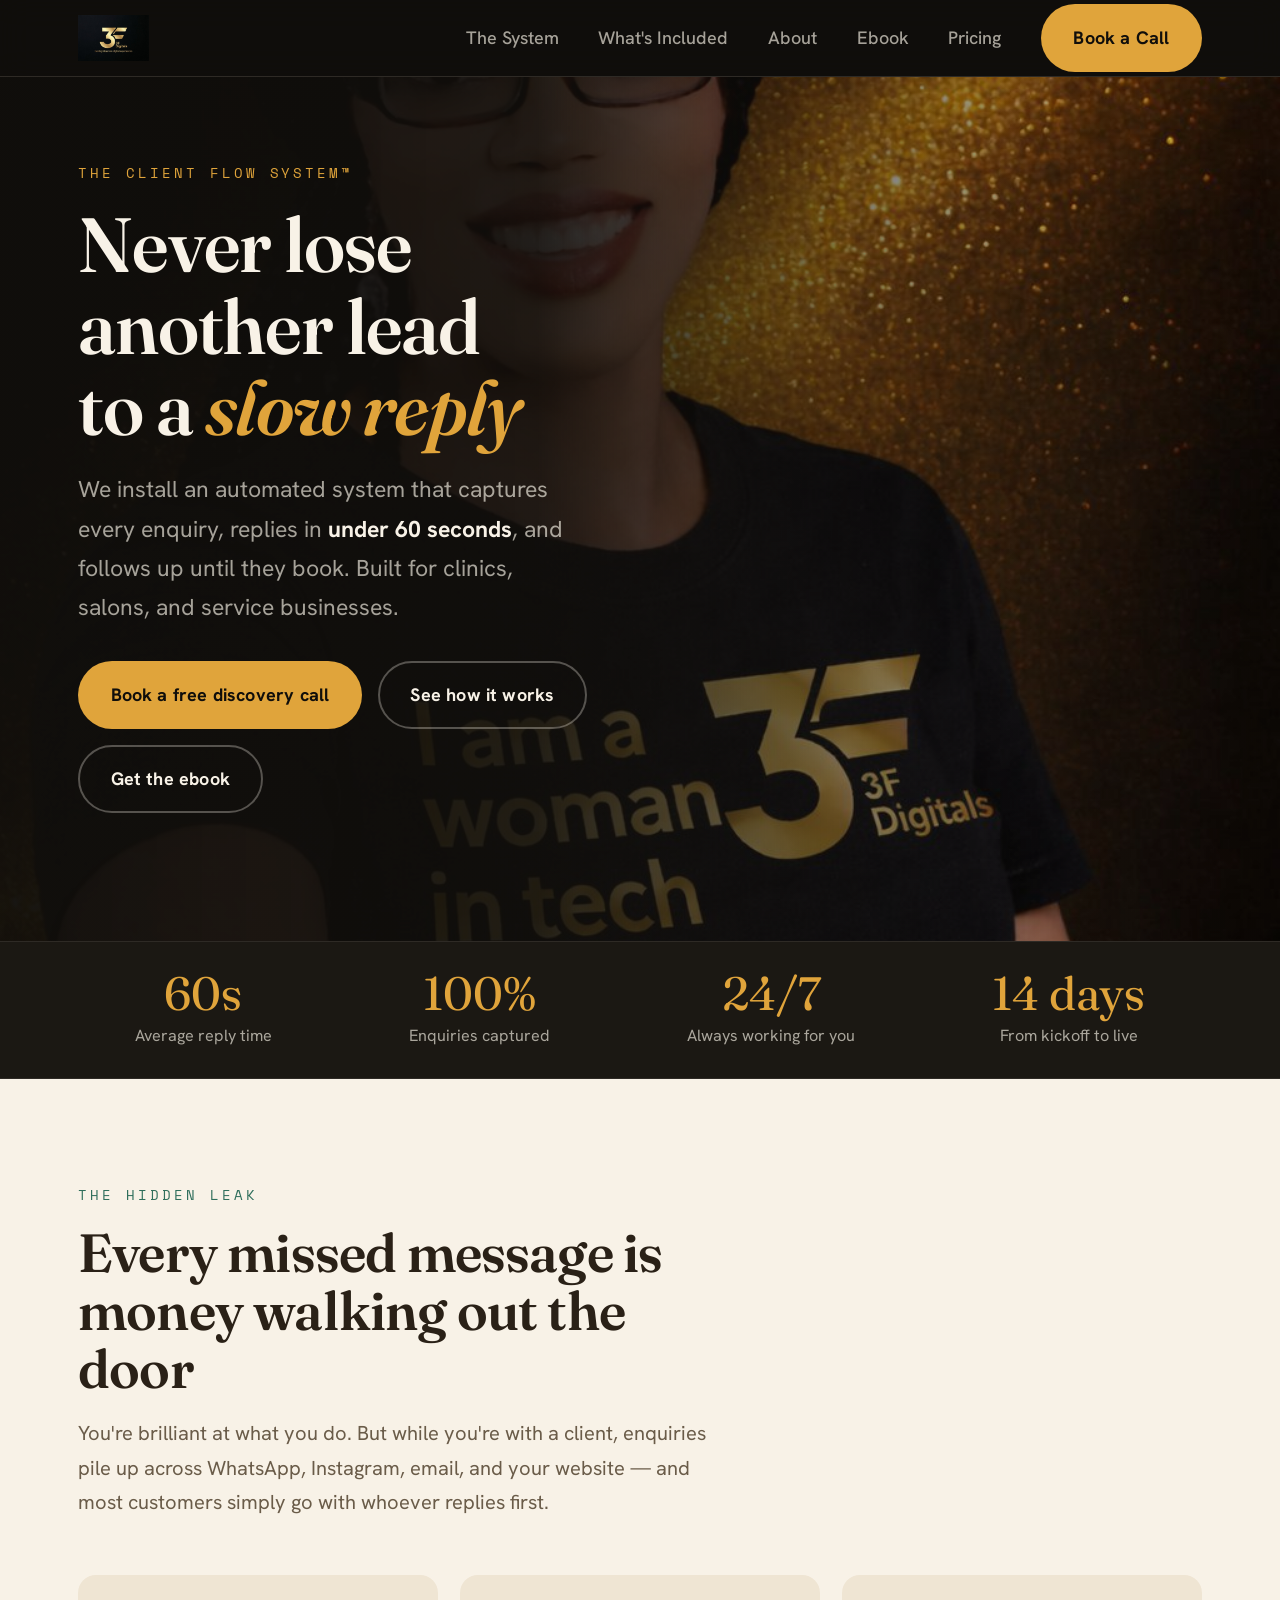
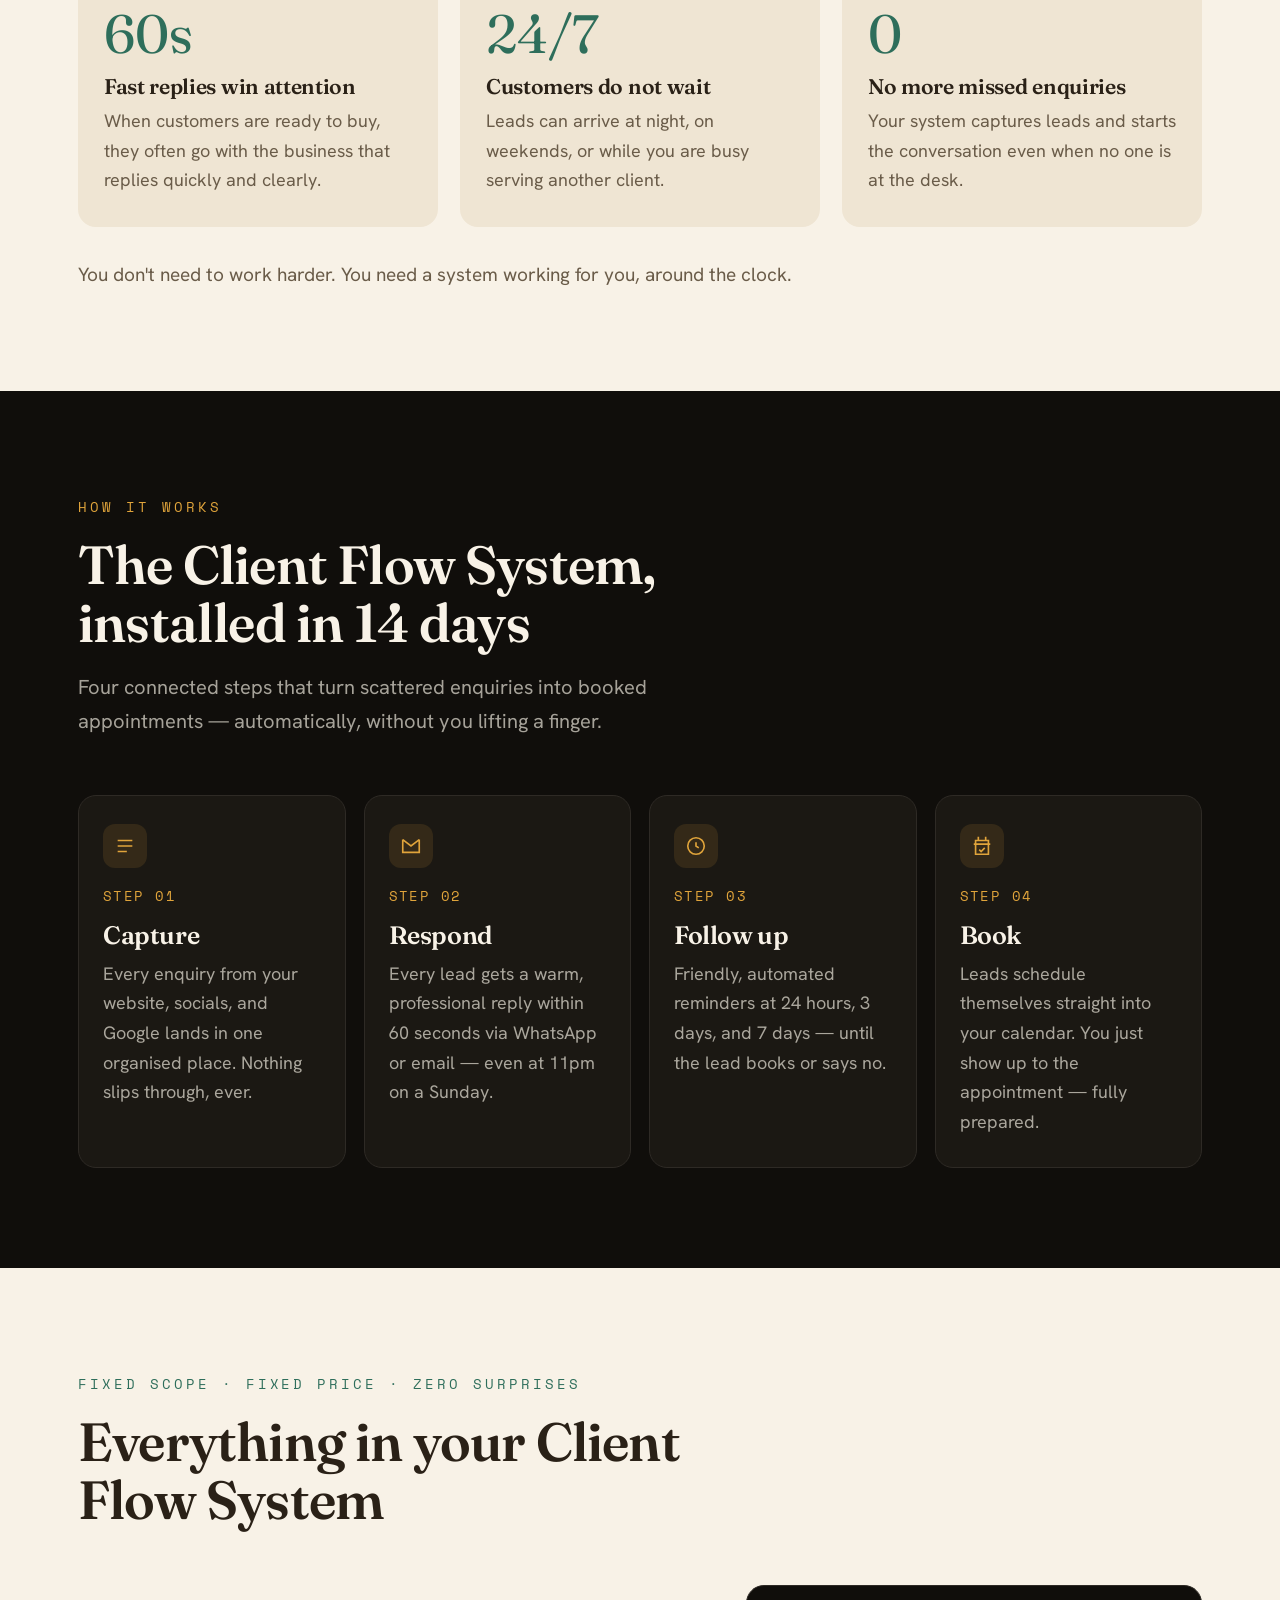
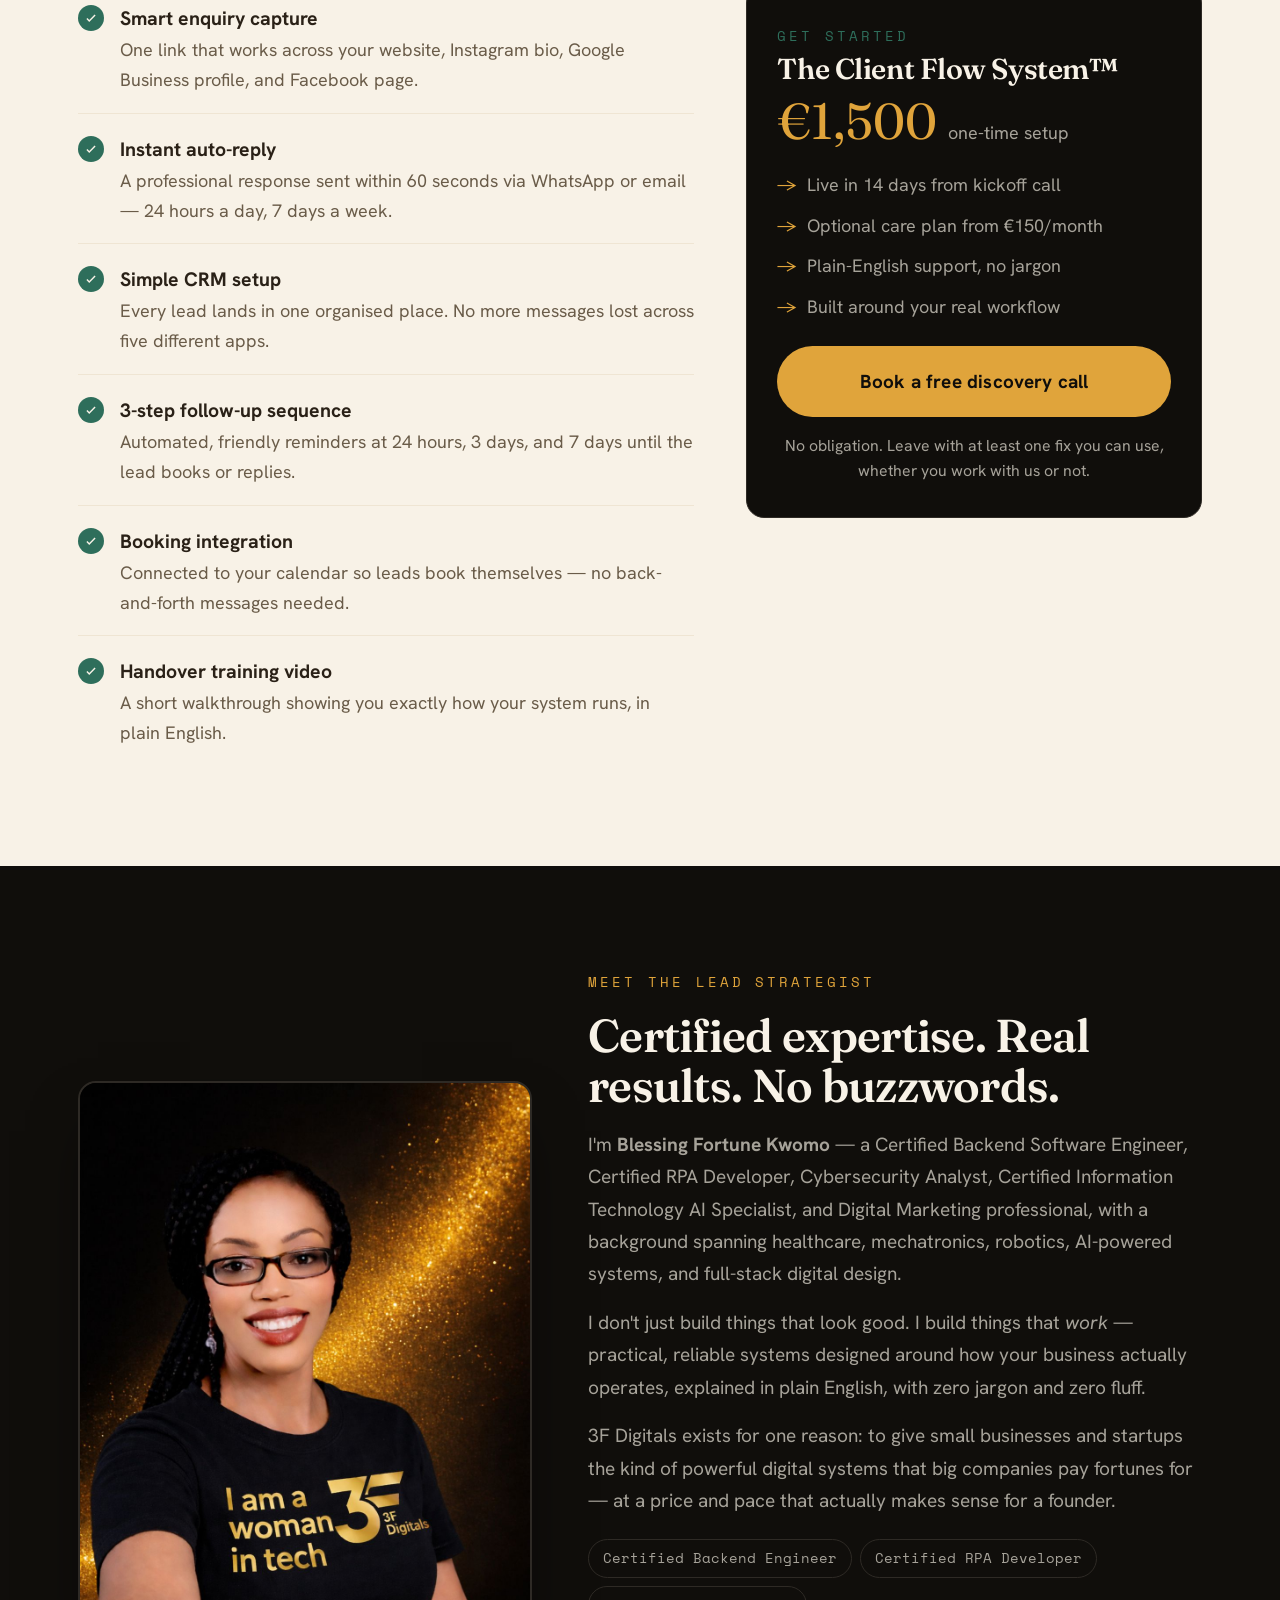
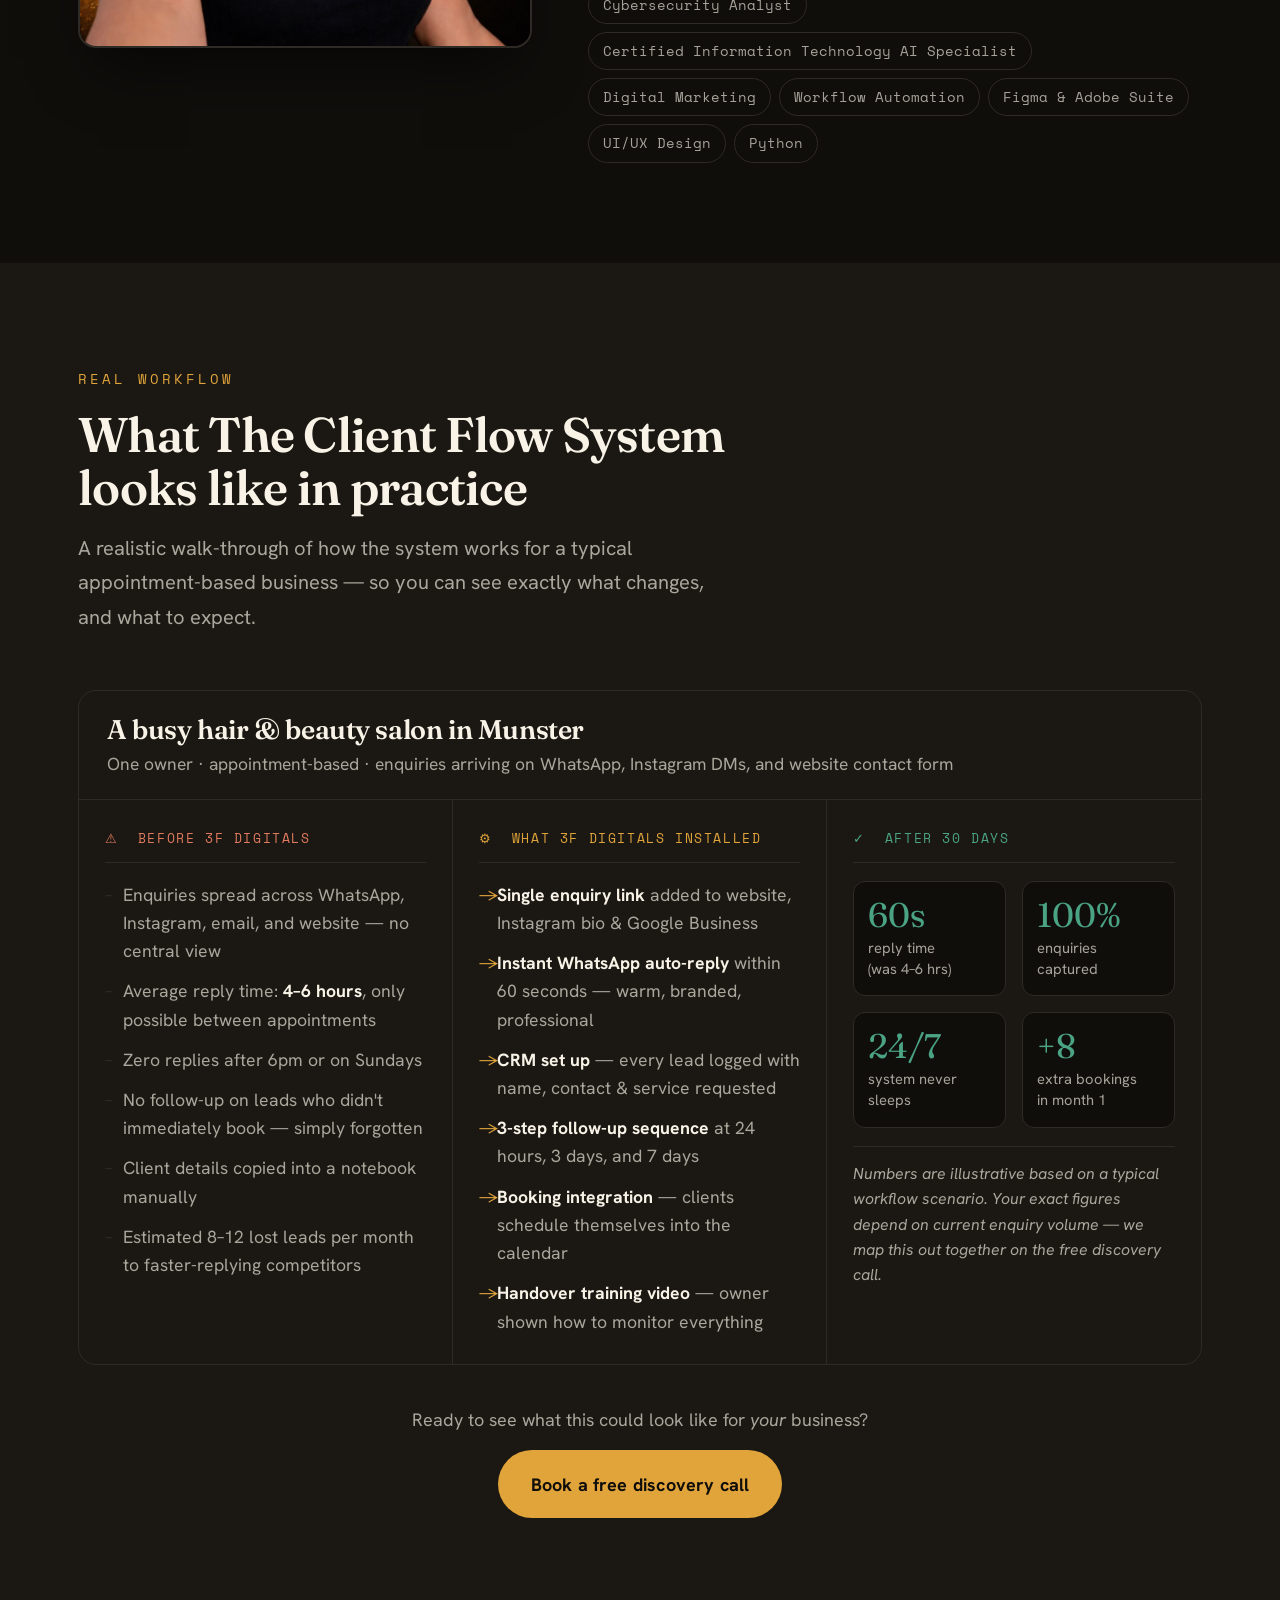
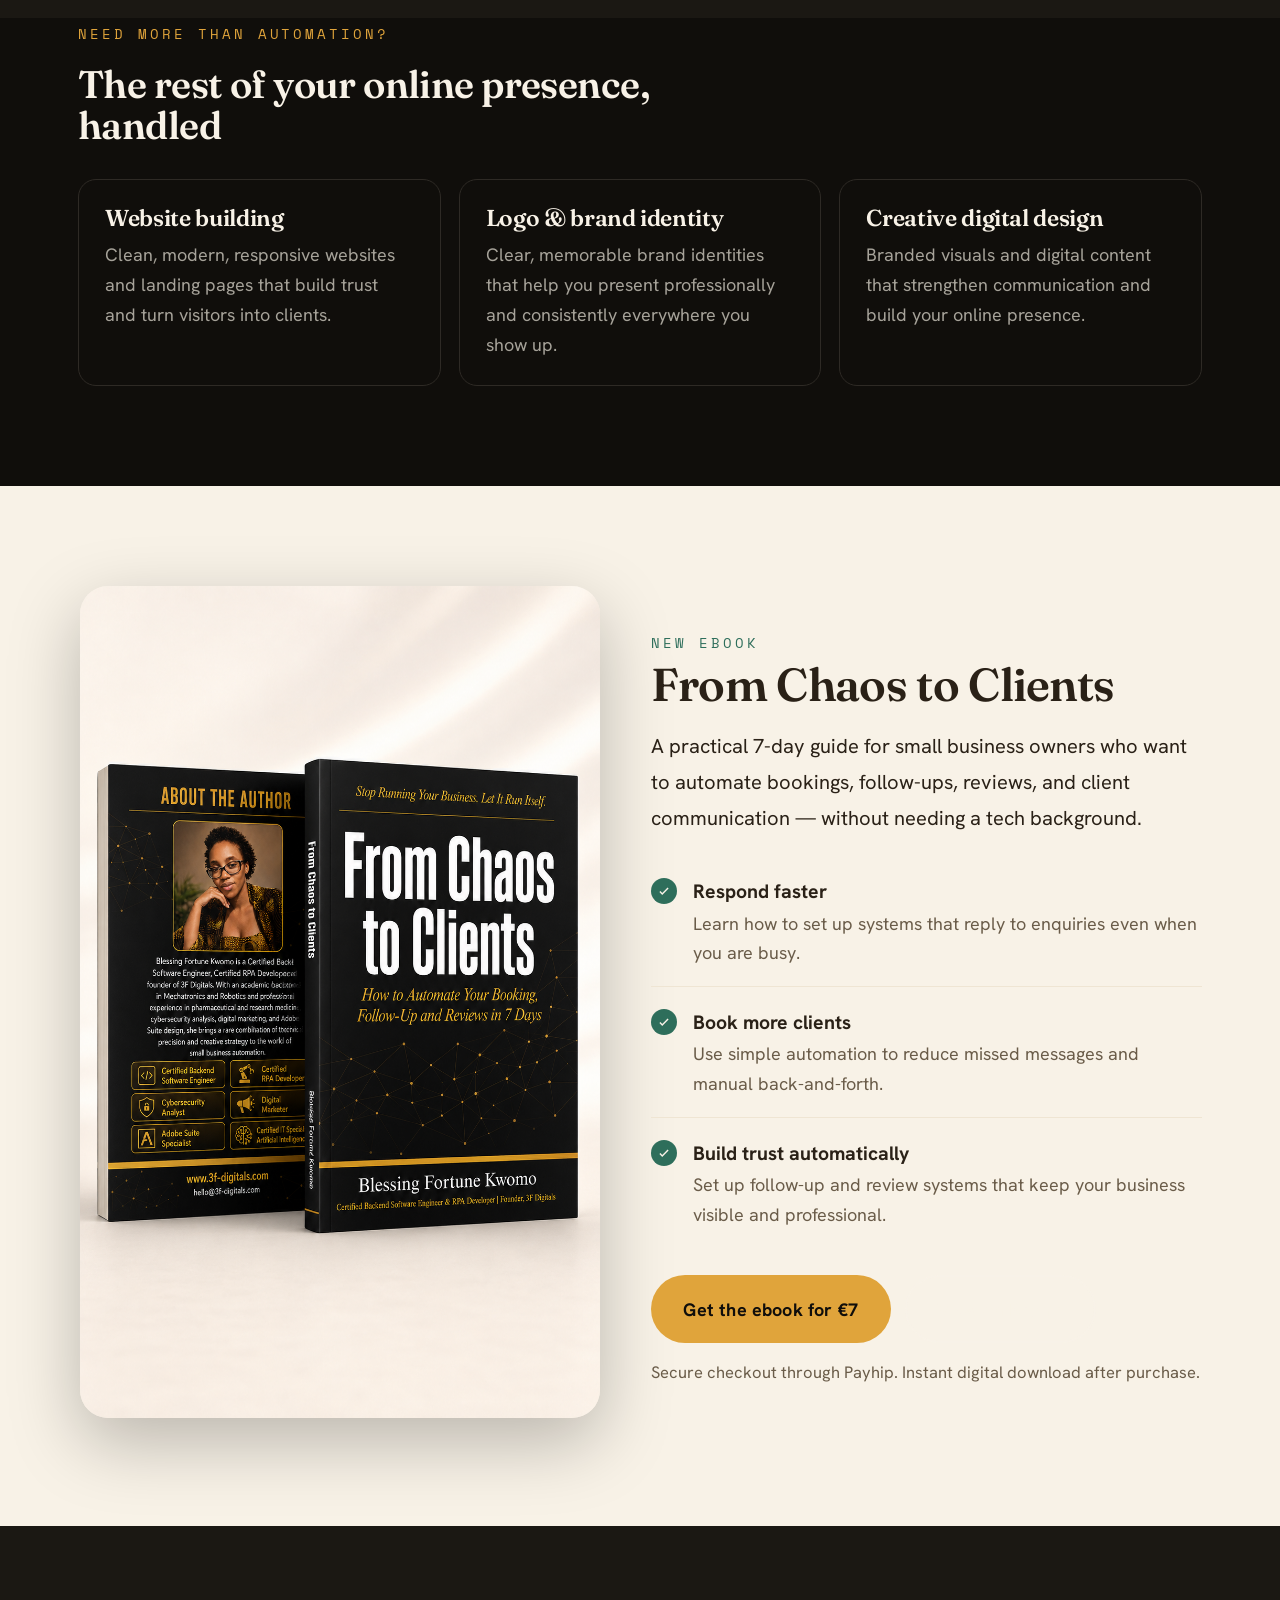
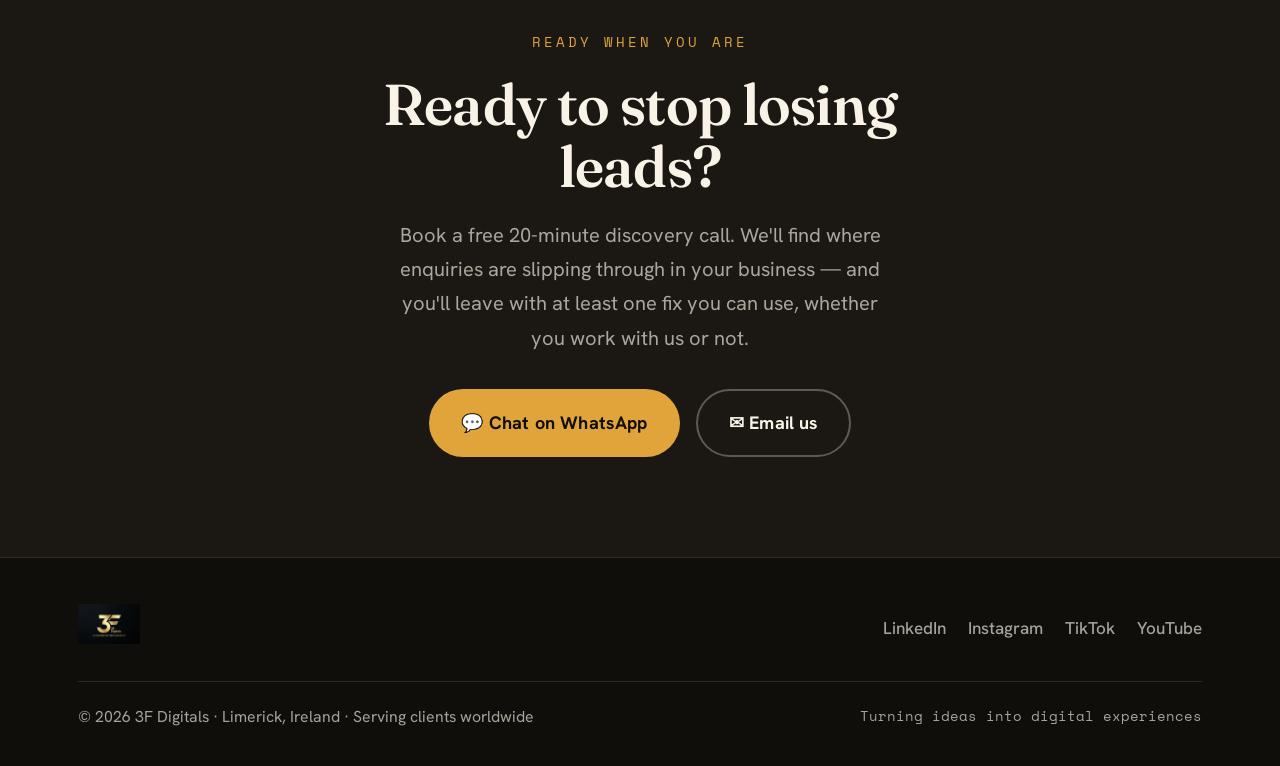
==== commit ef95657f: "update the lead team section" ====
--- a/index.html
+++ b/index.html
@@ -224,7 +224,7 @@
       <img src="images/youtube_profile_pic.jpeg" alt="Blessing Fortune Kwomo — Founder, 3F Digitals" />
     </div>
     <div class="about-copy reveal">
-      <span class="eyebrow">Meet the founder</span>
+      <span class="eyebrow">Meet the Lead Strategist</span>
       <h2>Certified expertise. Real results. No buzzwords.</h2>
       <p>I'm <strong>Blessing Fortune Kwomo</strong> — a Certified Backend Software Engineer, Certified RPA Developer, Cybersecurity Analyst, Certified Information Technology AI Specialist, and Digital Marketing professional, with a background spanning healthcare, mechatronics, robotics, AI-powered systems, and full-stack digital design.</p>
       <p>I don't just build things that look good. I build things that <em>work</em> — practical, reliable systems designed around how your business actually operates, explained in plain English, with zero jargon and zero fluff.</p>
